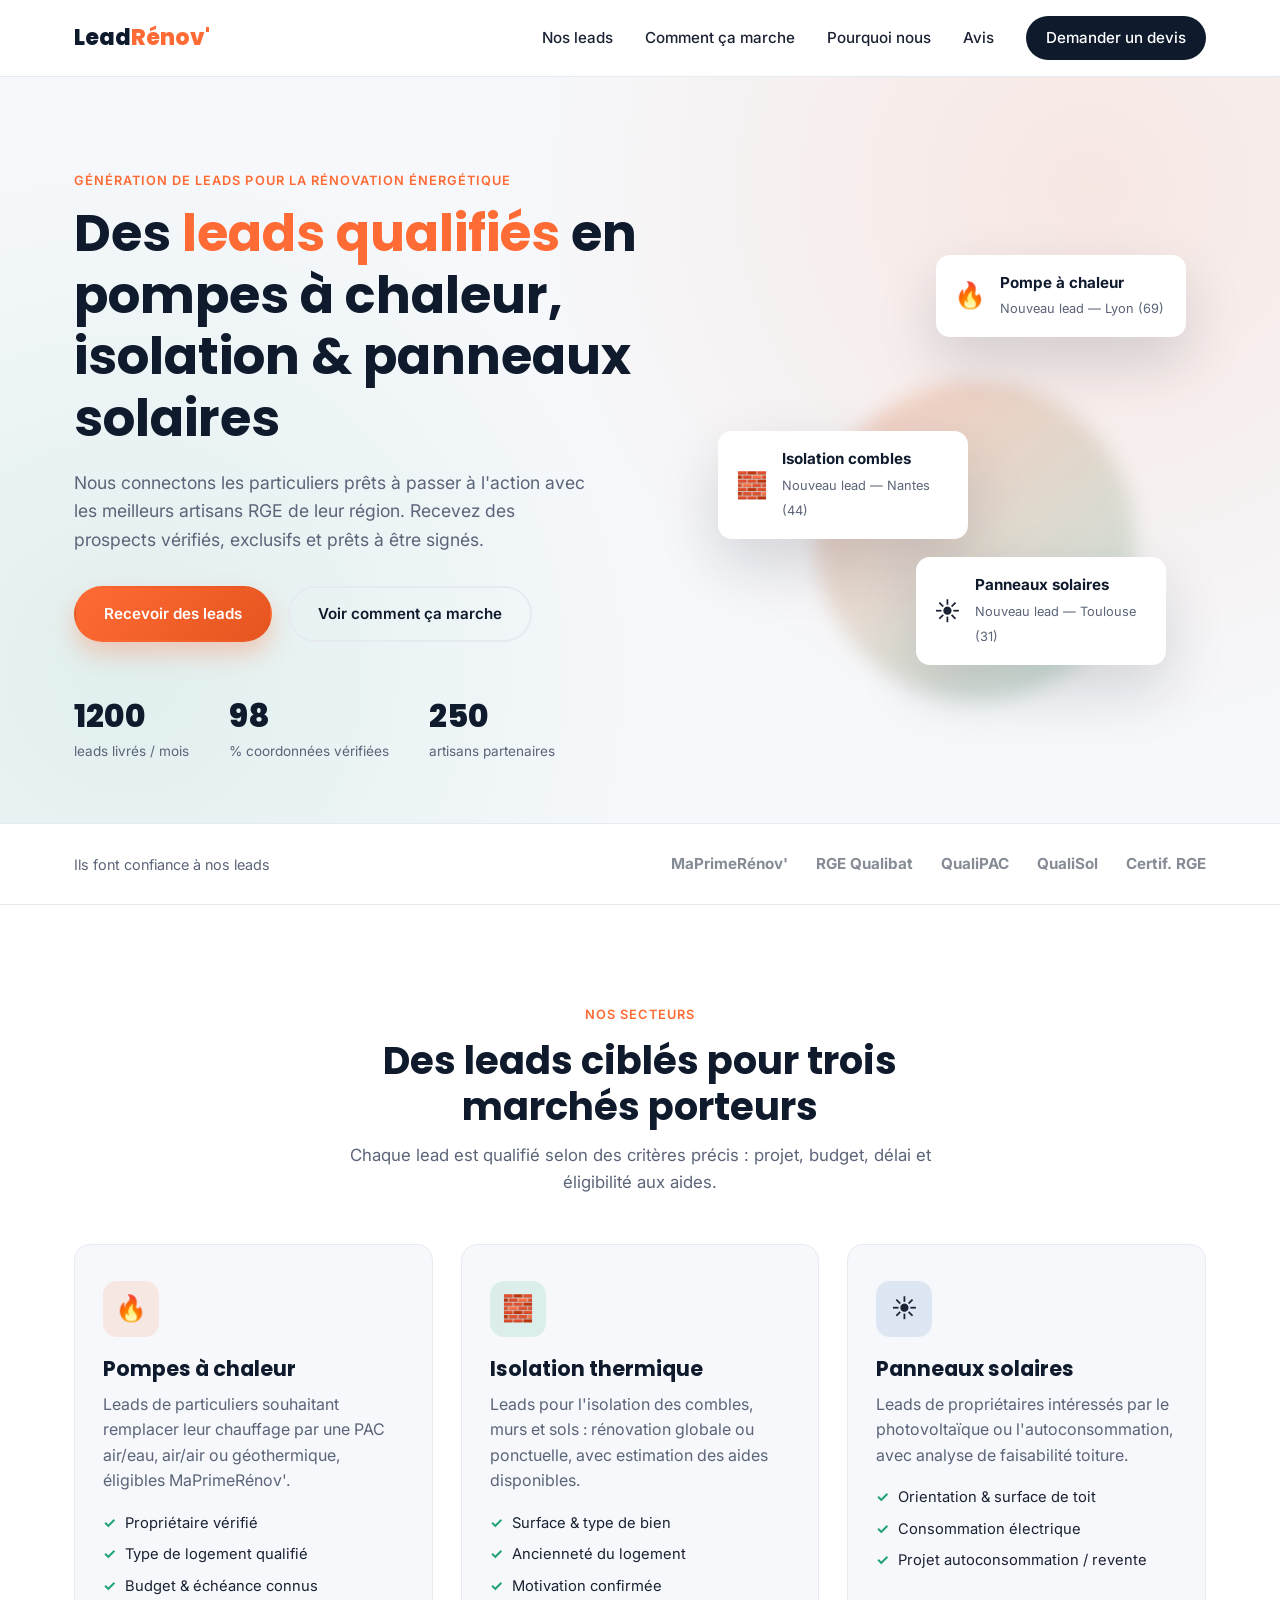
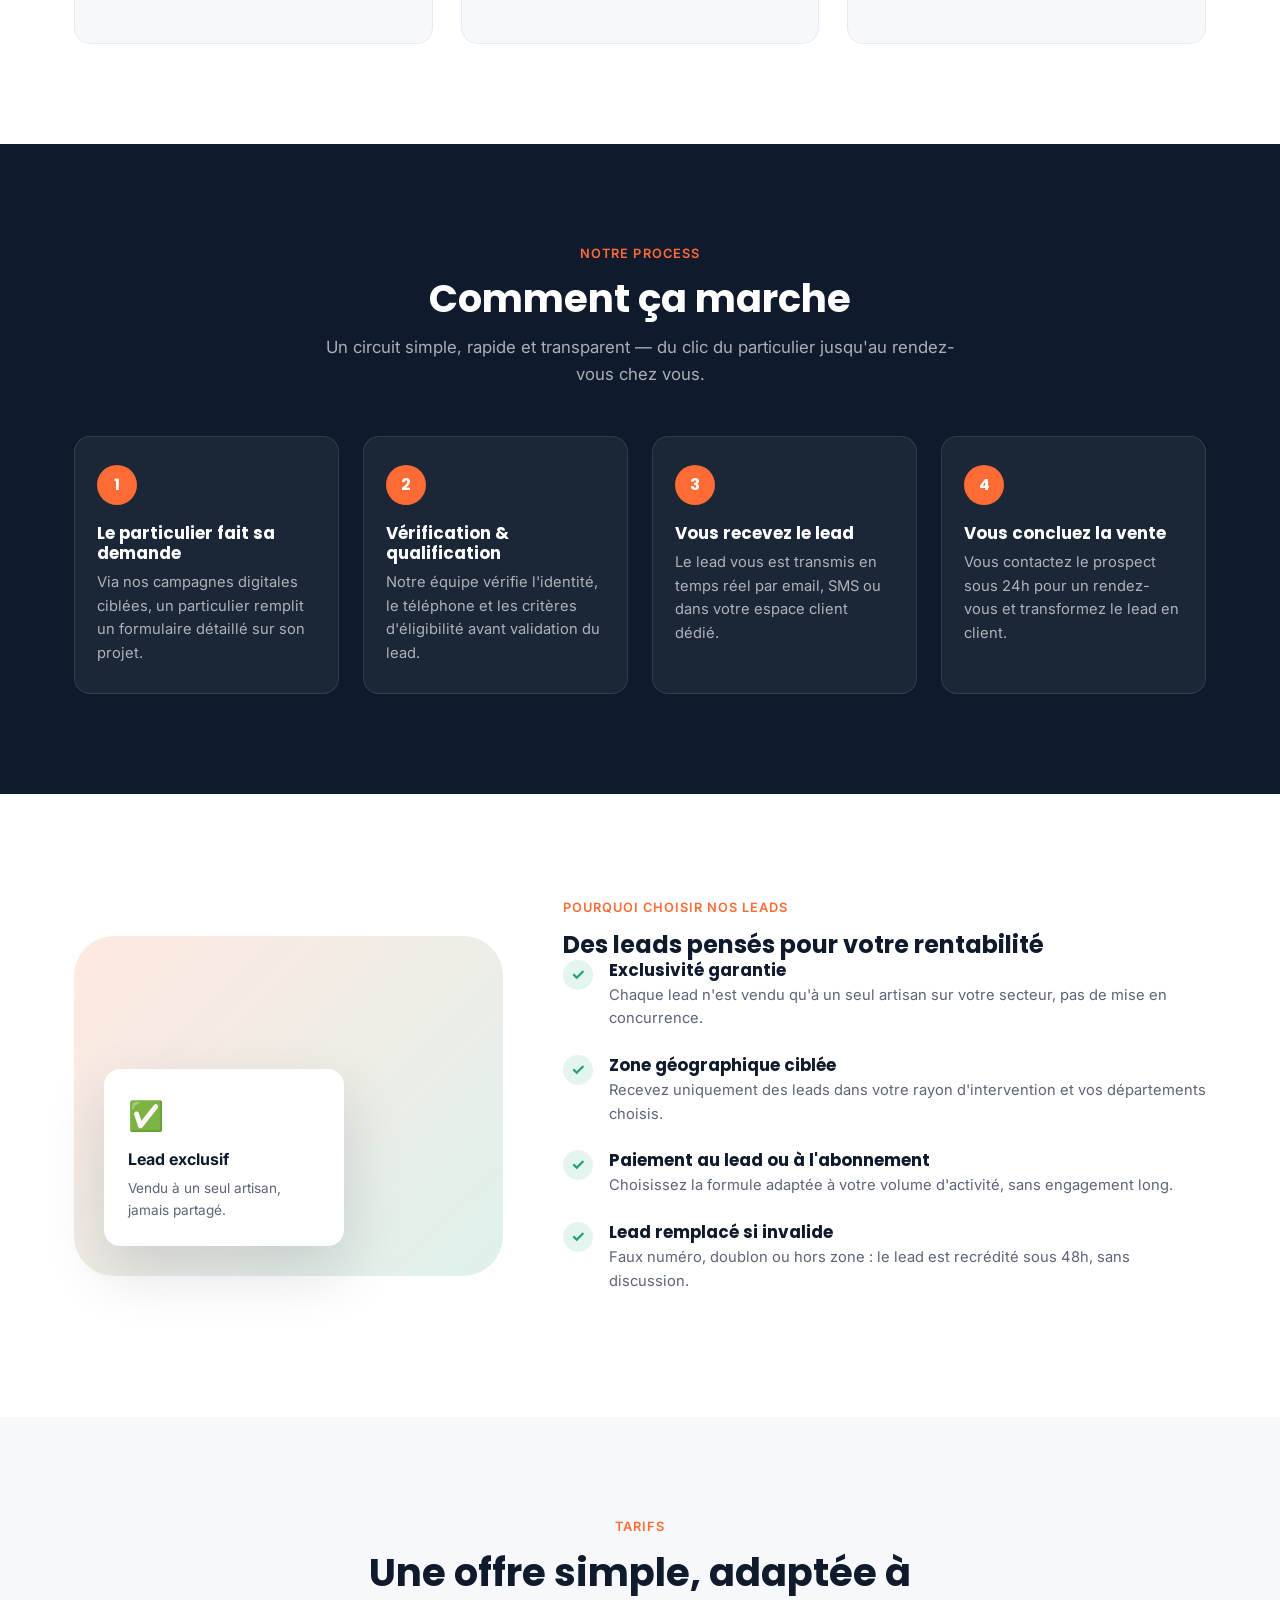
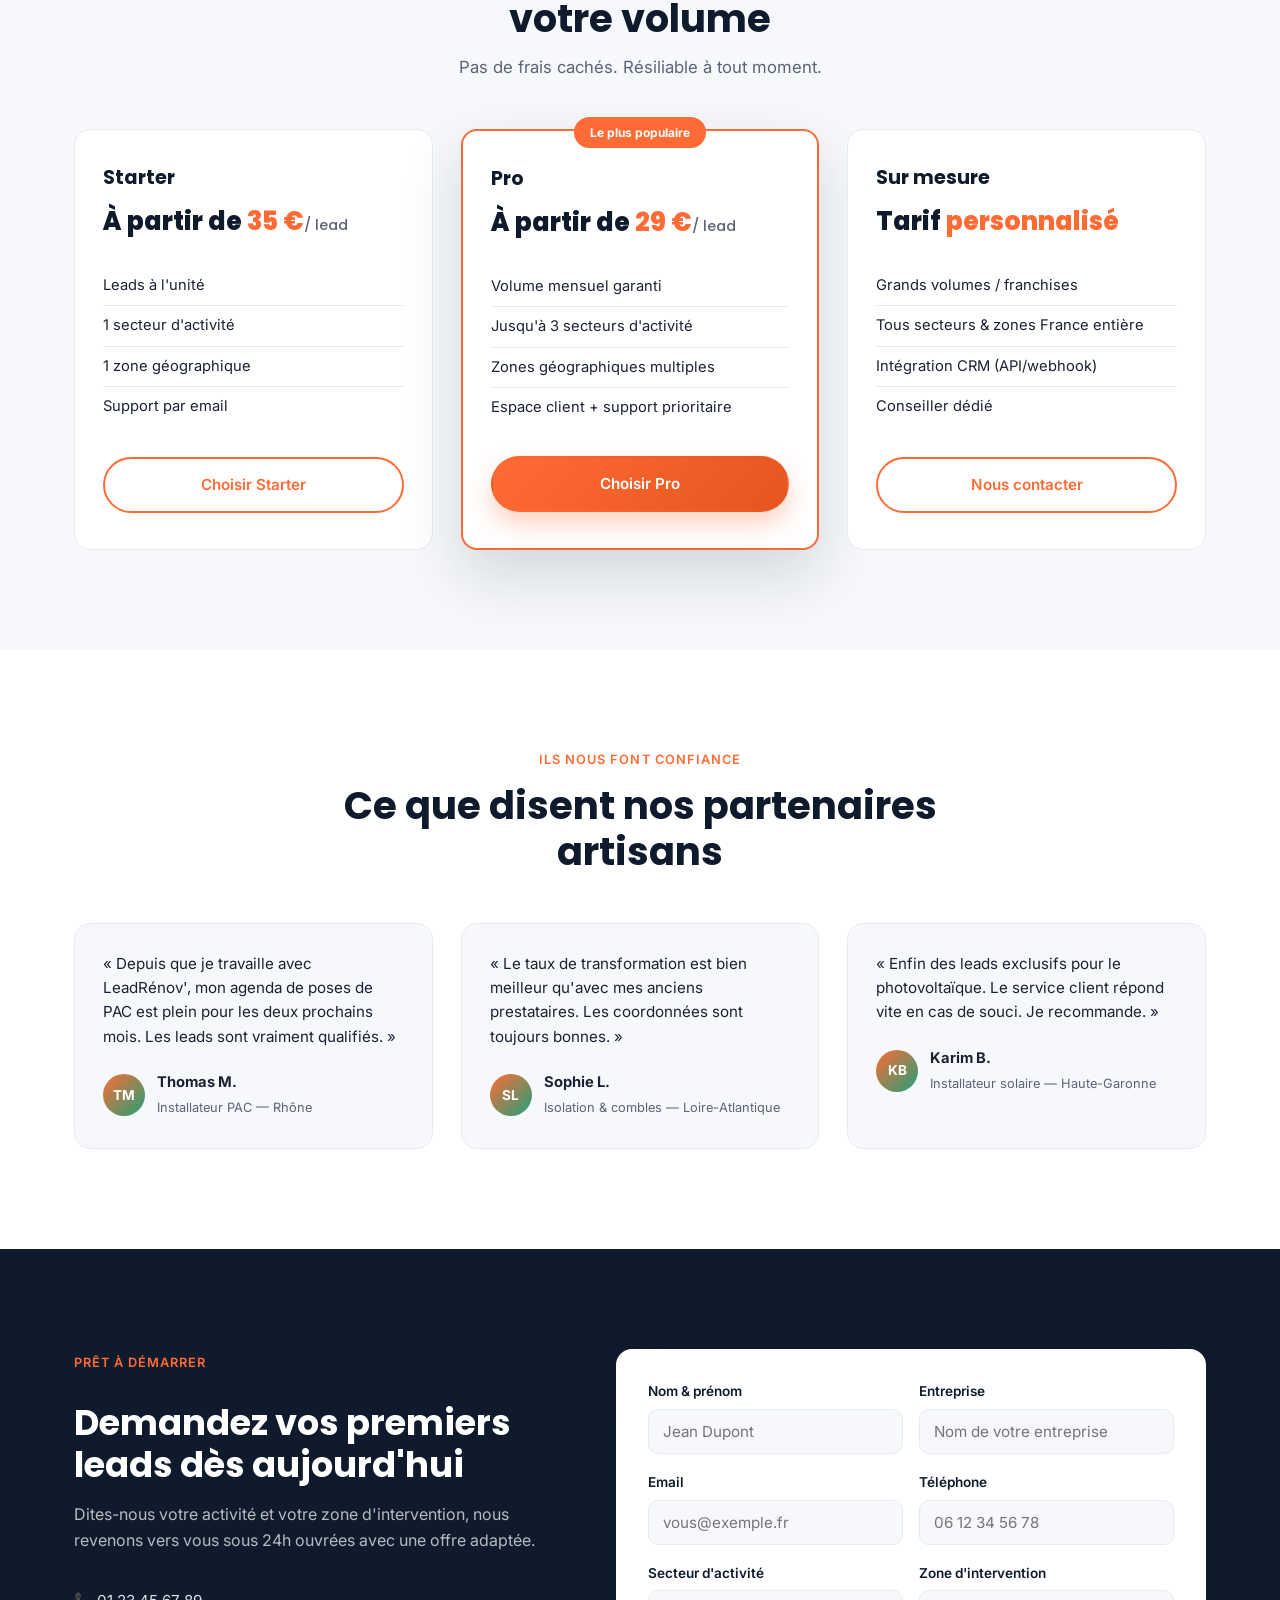
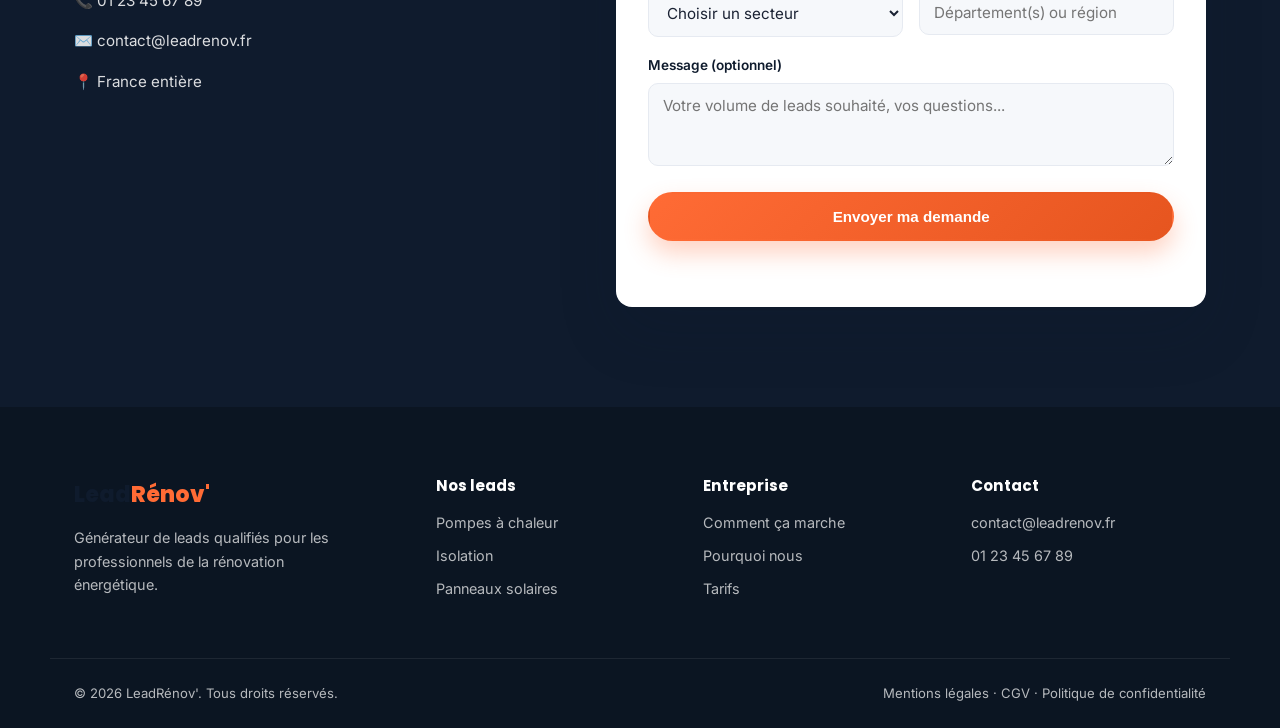
==== index.html @ 0c3321a5 "Add lead generation website for heat pumps, insulation & solar panels Static one-page site (LeadRéno" ====
<!DOCTYPE html>
<html lang="fr">
<head>
<meta charset="UTF-8">
<meta name="viewport" content="width=device-width, initial-scale=1.0">
<title>LeadRénov&apos; — Leads qualifiés Pompes à Chaleur, Isolation &amp; Panneaux Solaires</title>
<meta name="description" content="Générateur de leads qualifiés pour artisans RGE : pompes à chaleur, isolation thermique et panneaux solaires. Développez votre activité avec des prospects vérifiés.">
<link rel="preconnect" href="https://fonts.googleapis.com">
<link href="https://fonts.googleapis.com/css2?family=Poppins:wght@400;500;600;700;800&family=Inter:wght@400;500;600&display=swap" rel="stylesheet">
<link rel="stylesheet" href="css/style.css">
<link rel="icon" href="data:image/svg+xml,<svg xmlns=%22http://www.w3.org/2000/svg%22 viewBox=%220 0 100 100%22><text y=%22.9em%22 font-size=%2290%22>⚡</text></svg>">
</head>
<body>

<!-- Header -->
<header class="site-header" id="header">
  <div class="container header-inner">
    <a href="#top" class="logo">Lead<span>Rénov</span><span class="logo-dot">'</span></a>
    <nav class="nav" id="nav">
      <a href="#services">Nos leads</a>
      <a href="#comment">Comment ça marche</a>
      <a href="#avantages">Pourquoi nous</a>
      <a href="#temoignages">Avis</a>
      <a href="#contact" class="nav-cta">Demander un devis</a>
    </nav>
    <button class="burger" id="burger" aria-label="Menu">
      <span></span><span></span><span></span>
    </button>
  </div>
</header>

<!-- Hero -->
<section class="hero" id="top">
  <div class="hero-bg"></div>
  <div class="container hero-inner">
    <div class="hero-text">
      <p class="eyebrow">Génération de leads pour la rénovation énergétique</p>
      <h1>Des <span class="highlight">leads qualifiés</span> en pompes à chaleur, isolation &amp; panneaux solaires</h1>
      <p class="hero-sub">
        Nous connectons les particuliers prêts à passer à l'action avec les meilleurs artisans RGE de leur région.
        Recevez des prospects vérifiés, exclusifs et prêts à être signés.
      </p>
      <div class="hero-actions">
        <a href="#contact" class="btn btn-primary">Recevoir des leads</a>
        <a href="#comment" class="btn btn-ghost">Voir comment ça marche</a>
      </div>
      <div class="hero-stats">
        <div class="stat">
          <span class="stat-num" data-count="1200">0</span>
          <span class="stat-label">leads livrés / mois</span>
        </div>
        <div class="stat">
          <span class="stat-num" data-count="98">0</span>
          <span class="stat-label">% coordonnées vérifiées</span>
        </div>
        <div class="stat">
          <span class="stat-num" data-count="250">0</span>
          <span class="stat-label">artisans partenaires</span>
        </div>
      </div>
    </div>
    <div class="hero-visual" aria-hidden="true">
      <div class="hero-card card-1">
        <div class="hero-card-icon">🔥</div>
        <div>
          <strong>Pompe à chaleur</strong>
          <span>Nouveau lead — Lyon (69)</span>
        </div>
      </div>
      <div class="hero-card card-2">
        <div class="hero-card-icon">🧱</div>
        <div>
          <strong>Isolation combles</strong>
          <span>Nouveau lead — Nantes (44)</span>
        </div>
      </div>
      <div class="hero-card card-3">
        <div class="hero-card-icon">☀️</div>
        <div>
          <strong>Panneaux solaires</strong>
          <span>Nouveau lead — Toulouse (31)</span>
        </div>
      </div>
      <div class="hero-orb"></div>
    </div>
  </div>
</section>

<!-- Logos / trust bar -->
<section class="trustbar">
  <div class="container trustbar-inner">
    <p>Ils font confiance à nos leads</p>
    <div class="trustbar-logos">
      <span>MaPrimeRénov'</span>
      <span>RGE Qualibat</span>
      <span>QualiPAC</span>
      <span>QualiSol</span>
      <span>Certif. RGE</span>
    </div>
  </div>
</section>

<!-- Services -->
<section class="services" id="services">
  <div class="container">
    <div class="section-head">
      <p class="eyebrow center">Nos secteurs</p>
      <h2>Des leads ciblés pour trois marchés porteurs</h2>
      <p class="section-sub">Chaque lead est qualifié selon des critères précis : projet, budget, délai et éligibilité aux aides.</p>
    </div>
    <div class="service-grid">
      <div class="service-card">
        <div class="service-icon icon-orange">🔥</div>
        <h3>Pompes à chaleur</h3>
        <p>Leads de particuliers souhaitant remplacer leur chauffage par une PAC air/eau, air/air ou géothermique, éligibles MaPrimeRénov'.</p>
        <ul class="service-list">
          <li>Propriétaire vérifié</li>
          <li>Type de logement qualifié</li>
          <li>Budget &amp; échéance connus</li>
        </ul>
      </div>
      <div class="service-card">
        <div class="service-icon icon-green">🧱</div>
        <h3>Isolation thermique</h3>
        <p>Leads pour l'isolation des combles, murs et sols : rénovation globale ou ponctuelle, avec estimation des aides disponibles.</p>
        <ul class="service-list">
          <li>Surface &amp; type de bien</li>
          <li>Ancienneté du logement</li>
          <li>Motivation confirmée</li>
        </ul>
      </div>
      <div class="service-card">
        <div class="service-icon icon-blue">☀️</div>
        <h3>Panneaux solaires</h3>
        <p>Leads de propriétaires intéressés par le photovoltaïque ou l'autoconsommation, avec analyse de faisabilité toiture.</p>
        <ul class="service-list">
          <li>Orientation &amp; surface de toit</li>
          <li>Consommation électrique</li>
          <li>Projet autoconsommation / revente</li>
        </ul>
      </div>
    </div>
  </div>
</section>

<!-- Comment ça marche -->
<section class="comment" id="comment">
  <div class="container">
    <div class="section-head">
      <p class="eyebrow center">Notre process</p>
      <h2>Comment ça marche</h2>
      <p class="section-sub">Un circuit simple, rapide et transparent — du clic du particulier jusqu'au rendez-vous chez vous.</p>
    </div>
    <div class="steps">
      <div class="step">
        <div class="step-num">1</div>
        <h3>Le particulier fait sa demande</h3>
        <p>Via nos campagnes digitales ciblées, un particulier remplit un formulaire détaillé sur son projet.</p>
      </div>
      <div class="step">
        <div class="step-num">2</div>
        <h3>Vérification &amp; qualification</h3>
        <p>Notre équipe vérifie l'identité, le téléphone et les critères d'éligibilité avant validation du lead.</p>
      </div>
      <div class="step">
        <div class="step-num">3</div>
        <h3>Vous recevez le lead</h3>
        <p>Le lead vous est transmis en temps réel par email, SMS ou dans votre espace client dédié.</p>
      </div>
      <div class="step">
        <div class="step-num">4</div>
        <h3>Vous concluez la vente</h3>
        <p>Vous contactez le prospect sous 24h pour un rendez-vous et transformez le lead en client.</p>
      </div>
    </div>
  </div>
</section>

<!-- Avantages -->
<section class="avantages" id="avantages">
  <div class="container avantages-inner">
    <div class="avantages-visual" aria-hidden="true">
      <div class="avantages-blob"></div>
      <div class="avantages-card">
        <span class="avantages-emoji">✅</span>
        <strong>Lead exclusif</strong>
        <p>Vendu à un seul artisan, jamais partagé.</p>
      </div>
    </div>
    <div class="avantages-text">
      <p class="eyebrow">Pourquoi choisir nos leads</p>
      <h2>Des leads pensés pour votre rentabilité</h2>
      <div class="avantage-item">
        <span class="avantage-check">✓</span>
        <div>
          <h4>Exclusivité garantie</h4>
          <p>Chaque lead n'est vendu qu'à un seul artisan sur votre secteur, pas de mise en concurrence.</p>
        </div>
      </div>
      <div class="avantage-item">
        <span class="avantage-check">✓</span>
        <div>
          <h4>Zone géographique ciblée</h4>
          <p>Recevez uniquement des leads dans votre rayon d'intervention et vos départements choisis.</p>
        </div>
      </div>
      <div class="avantage-item">
        <span class="avantage-check">✓</span>
        <div>
          <h4>Paiement au lead ou à l'abonnement</h4>
          <p>Choisissez la formule adaptée à votre volume d'activité, sans engagement long.</p>
        </div>
      </div>
      <div class="avantage-item">
        <span class="avantage-check">✓</span>
        <div>
          <h4>Lead remplacé si invalide</h4>
          <p>Faux numéro, doublon ou hors zone : le lead est recrédité sous 48h, sans discussion.</p>
        </div>
      </div>
    </div>
  </div>
</section>

<!-- Tarifs -->
<section class="tarifs" id="tarifs">
  <div class="container">
    <div class="section-head">
      <p class="eyebrow center">Tarifs</p>
      <h2>Une offre simple, adaptée à votre volume</h2>
      <p class="section-sub">Pas de frais cachés. Résiliable à tout moment.</p>
    </div>
    <div class="pricing-grid">
      <div class="price-card">
        <h3>Starter</h3>
        <p class="price">À partir de <span>35 €</span><small>/ lead</small></p>
        <ul>
          <li>Leads à l'unité</li>
          <li>1 secteur d'activité</li>
          <li>1 zone géographique</li>
          <li>Support par email</li>
        </ul>
        <a href="#contact" class="btn btn-outline">Choisir Starter</a>
      </div>
      <div class="price-card featured">
        <span class="badge">Le plus populaire</span>
        <h3>Pro</h3>
        <p class="price">À partir de <span>29 €</span><small>/ lead</small></p>
        <ul>
          <li>Volume mensuel garanti</li>
          <li>Jusqu'à 3 secteurs d'activité</li>
          <li>Zones géographiques multiples</li>
          <li>Espace client + support prioritaire</li>
        </ul>
        <a href="#contact" class="btn btn-primary">Choisir Pro</a>
      </div>
      <div class="price-card">
        <h3>Sur mesure</h3>
        <p class="price">Tarif <span>personnalisé</span></p>
        <ul>
          <li>Grands volumes / franchises</li>
          <li>Tous secteurs &amp; zones France entière</li>
          <li>Intégration CRM (API/webhook)</li>
          <li>Conseiller dédié</li>
        </ul>
        <a href="#contact" class="btn btn-outline">Nous contacter</a>
      </div>
    </div>
  </div>
</section>

<!-- Témoignages -->
<section class="temoignages" id="temoignages">
  <div class="container">
    <div class="section-head">
      <p class="eyebrow center">Ils nous font confiance</p>
      <h2>Ce que disent nos partenaires artisans</h2>
    </div>
    <div class="temoignage-grid">
      <div class="temoignage-card">
        <p>« Depuis que je travaille avec LeadRénov', mon agenda de poses de PAC est plein pour les deux prochains mois. Les leads sont vraiment qualifiés. »</p>
        <div class="temoignage-auteur">
          <div class="avatar">TM</div>
          <div>
            <strong>Thomas M.</strong>
            <span>Installateur PAC — Rhône</span>
          </div>
        </div>
      </div>
      <div class="temoignage-card">
        <p>« Le taux de transformation est bien meilleur qu'avec mes anciens prestataires. Les coordonnées sont toujours bonnes. »</p>
        <div class="temoignage-auteur">
          <div class="avatar">SL</div>
          <div>
            <strong>Sophie L.</strong>
            <span>Isolation &amp; combles — Loire-Atlantique</span>
          </div>
        </div>
      </div>
      <div class="temoignage-card">
        <p>« Enfin des leads exclusifs pour le photovoltaïque. Le service client répond vite en cas de souci. Je recommande. »</p>
        <div class="temoignage-auteur">
          <div class="avatar">KB</div>
          <div>
            <strong>Karim B.</strong>
            <span>Installateur solaire — Haute-Garonne</span>
          </div>
        </div>
      </div>
    </div>
  </div>
</section>

<!-- CTA / Contact -->
<section class="contact" id="contact">
  <div class="container contact-inner">
    <div class="contact-text">
      <p class="eyebrow">Prêt à démarrer</p>
      <h2>Demandez vos premiers leads dès aujourd'hui</h2>
      <p>Dites-nous votre activité et votre zone d'intervention, nous revenons vers vous sous 24h ouvrées avec une offre adaptée.</p>
      <ul class="contact-points">
        <li>📞 01 23 45 67 89</li>
        <li>✉️ contact@leadrenov.fr</li>
        <li>📍 France entière</li>
      </ul>
    </div>
    <form class="contact-form" id="leadForm" novalidate>
      <div class="form-row">
        <div class="form-group">
          <label for="nom">Nom &amp; prénom</label>
          <input type="text" id="nom" name="nom" required placeholder="Jean Dupont">
        </div>
        <div class="form-group">
          <label for="entreprise">Entreprise</label>
          <input type="text" id="entreprise" name="entreprise" placeholder="Nom de votre entreprise">
        </div>
      </div>
      <div class="form-row">
        <div class="form-group">
          <label for="email">Email</label>
          <input type="email" id="email" name="email" required placeholder="vous@exemple.fr">
        </div>
        <div class="form-group">
          <label for="telephone">Téléphone</label>
          <input type="tel" id="telephone" name="telephone" required placeholder="06 12 34 56 78">
        </div>
      </div>
      <div class="form-row">
        <div class="form-group">
          <label for="secteur">Secteur d'activité</label>
          <select id="secteur" name="secteur" required>
            <option value="">Choisir un secteur</option>
            <option value="pac">Pompes à chaleur</option>
            <option value="isolation">Isolation</option>
            <option value="solaire">Panneaux solaires</option>
            <option value="plusieurs">Plusieurs secteurs</option>
          </select>
        </div>
        <div class="form-group">
          <label for="zone">Zone d'intervention</label>
          <input type="text" id="zone" name="zone" placeholder="Département(s) ou région">
        </div>
      </div>
      <div class="form-group">
        <label for="message">Message (optionnel)</label>
        <textarea id="message" name="message" rows="3" placeholder="Votre volume de leads souhaité, vos questions..."></textarea>
      </div>
      <button type="submit" class="btn btn-primary btn-full">Envoyer ma demande</button>
      <p class="form-note" id="formNote" role="status"></p>
    </form>
  </div>
</section>

<!-- Footer -->
<footer class="site-footer">
  <div class="container footer-inner">
    <div class="footer-brand">
      <a href="#top" class="logo">Lead<span>Rénov</span><span class="logo-dot">'</span></a>
      <p>Générateur de leads qualifiés pour les professionnels de la rénovation énergétique.</p>
    </div>
    <div class="footer-col">
      <h4>Nos leads</h4>
      <a href="#services">Pompes à chaleur</a>
      <a href="#services">Isolation</a>
      <a href="#services">Panneaux solaires</a>
    </div>
    <div class="footer-col">
      <h4>Entreprise</h4>
      <a href="#comment">Comment ça marche</a>
      <a href="#avantages">Pourquoi nous</a>
      <a href="#tarifs">Tarifs</a>
    </div>
    <div class="footer-col">
      <h4>Contact</h4>
      <a href="mailto:contact@leadrenov.fr">contact@leadrenov.fr</a>
      <a href="tel:0123456789">01 23 45 67 89</a>
    </div>
  </div>
  <div class="container footer-bottom">
    <p>&copy; <span id="year"></span> LeadRénov'. Tous droits réservés.</p>
    <p>Mentions légales · CGV · Politique de confidentialité</p>
  </div>
</footer>

<script src="js/script.js"></script>
</body>
</html>
---- css/style.css ----
:root {
  --orange: #ff6b35;
  --orange-dark: #e6551f;
  --green: #21a179;
  --blue: #2b6cb0;
  --navy: #0f1b2d;
  --navy-light: #16243b;
  --ink: #1a2233;
  --muted: #5b6478;
  --bg: #ffffff;
  --bg-alt: #f6f8fb;
  --border: #e6eaf1;
  --radius: 16px;
  --shadow: 0 10px 30px rgba(15, 27, 45, 0.08);
  --shadow-lg: 0 25px 60px rgba(15, 27, 45, 0.15);
  --font-head: 'Poppins', sans-serif;
  --font-body: 'Inter', sans-serif;
}

* { box-sizing: border-box; margin: 0; padding: 0; }

html { scroll-behavior: smooth; }

body {
  font-family: var(--font-body);
  color: var(--ink);
  background: var(--bg);
  line-height: 1.6;
  -webkit-font-smoothing: antialiased;
}

img { max-width: 100%; display: block; }

.container {
  width: 100%;
  max-width: 1180px;
  margin: 0 auto;
  padding: 0 24px;
}

h1, h2, h3, h4 { font-family: var(--font-head); font-weight: 700; color: var(--navy); line-height: 1.2; }

a { text-decoration: none; color: inherit; }

ul { list-style: none; }

.eyebrow {
  display: inline-block;
  font-size: 0.8rem;
  font-weight: 600;
  letter-spacing: 0.08em;
  text-transform: uppercase;
  color: var(--orange);
  margin-bottom: 12px;
}
.eyebrow.center { display: block; text-align: center; }

.section-head { max-width: 640px; margin: 0 auto 48px; text-align: center; }
.section-head h2 { font-size: clamp(1.7rem, 3vw, 2.4rem); margin-bottom: 12px; }
.section-sub { color: var(--muted); font-size: 1.05rem; }

/* Buttons */
.btn {
  display: inline-flex;
  align-items: center;
  justify-content: center;
  gap: 8px;
  padding: 14px 28px;
  border-radius: 999px;
  font-weight: 600;
  font-size: 0.95rem;
  cursor: pointer;
  border: 2px solid transparent;
  transition: transform 0.2s ease, box-shadow 0.2s ease, background 0.2s ease, color 0.2s ease;
}
.btn-primary {
  background: linear-gradient(135deg, var(--orange), var(--orange-dark));
  color: #fff;
  box-shadow: 0 12px 24px rgba(255, 107, 53, 0.3);
}
.btn-primary:hover { transform: translateY(-2px); box-shadow: 0 16px 30px rgba(255, 107, 53, 0.4); }
.btn-ghost { background: transparent; color: var(--navy); border-color: var(--border); }
.btn-ghost:hover { border-color: var(--navy); }
.btn-outline { background: transparent; color: var(--orange); border-color: var(--orange); width: 100%; }
.btn-outline:hover { background: var(--orange); color: #fff; }
.btn-full { width: 100%; }

/* Header */
.site-header {
  position: sticky;
  top: 0;
  z-index: 100;
  background: rgba(255, 255, 255, 0.85);
  backdrop-filter: blur(12px);
  border-bottom: 1px solid var(--border);
}
.header-inner { display: flex; align-items: center; justify-content: space-between; height: 76px; }
.logo { font-family: var(--font-head); font-weight: 800; font-size: 1.4rem; color: var(--navy); }
.logo span { color: var(--orange); }
.logo-dot { color: var(--navy); }
.nav { display: flex; align-items: center; gap: 32px; }
.nav a { font-weight: 500; color: var(--ink); font-size: 0.95rem; transition: color 0.2s; }
.nav a:hover { color: var(--orange); }
.nav-cta {
  background: var(--navy);
  color: #fff !important;
  padding: 10px 20px;
  border-radius: 999px;
}
.nav-cta:hover { background: var(--orange) !important; }
.burger { display: none; flex-direction: column; gap: 5px; background: none; border: none; cursor: pointer; }
.burger span { width: 24px; height: 2px; background: var(--navy); }

/* Hero */
.hero { position: relative; overflow: hidden; padding: 90px 0 60px; }
.hero-bg {
  position: absolute;
  inset: 0;
  background:
    radial-gradient(circle at 85% 15%, rgba(255, 107, 53, 0.12), transparent 45%),
    radial-gradient(circle at 10% 80%, rgba(33, 161, 121, 0.10), transparent 40%),
    var(--bg-alt);
  z-index: -1;
}
.hero-inner { display: grid; grid-template-columns: 1.1fr 0.9fr; gap: 48px; align-items: center; }
.hero-text h1 { font-size: clamp(2.2rem, 4vw, 3.4rem); margin-bottom: 20px; }
.highlight { color: var(--orange); }
.hero-sub { color: var(--muted); font-size: 1.1rem; max-width: 520px; margin-bottom: 32px; }
.hero-actions { display: flex; gap: 16px; flex-wrap: wrap; margin-bottom: 48px; }
.hero-stats { display: flex; gap: 40px; flex-wrap: wrap; }
.stat { display: flex; flex-direction: column; }
.stat-num { font-family: var(--font-head); font-size: 2rem; font-weight: 800; color: var(--navy); }
.stat-label { font-size: 0.85rem; color: var(--muted); }

.hero-visual { position: relative; height: 420px; }
.hero-orb {
  position: absolute;
  width: 320px; height: 320px;
  border-radius: 50%;
  background: linear-gradient(135deg, rgba(255,107,53,0.25), rgba(33,161,121,0.2));
  filter: blur(10px);
  top: 30%; left: 20%;
  z-index: -1;
}
.hero-card {
  position: absolute;
  display: flex;
  align-items: center;
  gap: 14px;
  background: #fff;
  border-radius: 14px;
  padding: 16px 18px;
  box-shadow: var(--shadow-lg);
  width: 250px;
  animation: floaty 5s ease-in-out infinite;
}
.hero-card strong { display: block; font-size: 0.95rem; color: var(--navy); }
.hero-card span { font-size: 0.8rem; color: var(--muted); }
.hero-card-icon { font-size: 1.6rem; }
.card-1 { top: 0; right: 20px; animation-delay: 0s; }
.card-2 { top: 42%; left: 0; animation-delay: 1.2s; }
.card-3 { bottom: 10px; right: 40px; animation-delay: 2.4s; }
@keyframes floaty {
  0%, 100% { transform: translateY(0); }
  50% { transform: translateY(-12px); }
}

/* Trustbar */
.trustbar { padding: 28px 0; border-top: 1px solid var(--border); border-bottom: 1px solid var(--border); }
.trustbar-inner { display: flex; align-items: center; gap: 32px; flex-wrap: wrap; justify-content: space-between; }
.trustbar p { color: var(--muted); font-size: 0.9rem; white-space: nowrap; }
.trustbar-logos { display: flex; gap: 28px; flex-wrap: wrap; }
.trustbar-logos span { font-weight: 700; color: var(--navy); opacity: 0.5; font-size: 0.95rem; }

/* Services */
.services { padding: 100px 0; }
.service-grid { display: grid; grid-template-columns: repeat(3, 1fr); gap: 28px; }
.service-card {
  background: var(--bg-alt);
  border-radius: var(--radius);
  padding: 36px 28px;
  border: 1px solid var(--border);
  transition: transform 0.25s ease, box-shadow 0.25s ease;
}
.service-card:hover { transform: translateY(-6px); box-shadow: var(--shadow); }
.service-icon {
  width: 56px; height: 56px;
  border-radius: 14px;
  display: flex; align-items: center; justify-content: center;
  font-size: 1.6rem;
  margin-bottom: 20px;
}
.icon-orange { background: rgba(255, 107, 53, 0.12); }
.icon-green { background: rgba(33, 161, 121, 0.12); }
.icon-blue { background: rgba(43, 108, 176, 0.12); }
.service-card h3 { font-size: 1.3rem; margin-bottom: 10px; }
.service-card p { color: var(--muted); margin-bottom: 18px; }
.service-list li { position: relative; padding-left: 22px; color: var(--ink); font-size: 0.92rem; margin-bottom: 8px; }
.service-list li::before { content: "✓"; position: absolute; left: 0; color: var(--green); font-weight: 700; }

/* Comment ca marche */
.comment { padding: 100px 0; background: var(--navy); color: #fff; }
.comment .section-head h2, .comment .eyebrow { color: #fff; }
.comment .eyebrow { color: var(--orange); }
.comment .section-sub { color: rgba(255,255,255,0.65); }
.steps { display: grid; grid-template-columns: repeat(4, 1fr); gap: 24px; }
.step {
  background: rgba(255,255,255,0.05);
  border: 1px solid rgba(255,255,255,0.1);
  border-radius: var(--radius);
  padding: 28px 22px;
  position: relative;
}
.step-num {
  width: 40px; height: 40px;
  border-radius: 50%;
  background: var(--orange);
  color: #fff;
  display: flex; align-items: center; justify-content: center;
  font-family: var(--font-head); font-weight: 700;
  margin-bottom: 18px;
}
.step h3 { color: #fff; font-size: 1.05rem; margin-bottom: 8px; }
.step p { color: rgba(255,255,255,0.65); font-size: 0.92rem; }

/* Avantages */
.avantages { padding: 100px 0; }
.avantages-inner { display: grid; grid-template-columns: 0.8fr 1.2fr; gap: 60px; align-items: center; }
.avantages-visual { position: relative; height: 340px; }
.avantages-blob {
  position: absolute;
  inset: 0;
  border-radius: 40px;
  background: linear-gradient(135deg, var(--orange), var(--green));
  opacity: 0.15;
}
.avantages-card {
  position: absolute;
  bottom: 30px; left: 30px;
  background: #fff;
  border-radius: var(--radius);
  box-shadow: var(--shadow-lg);
  padding: 24px;
  max-width: 240px;
}
.avantages-emoji { font-size: 1.8rem; display: block; margin-bottom: 8px; }
.avantages-card strong { display: block; margin-bottom: 6px; color: var(--navy); }
.avantages-card p { font-size: 0.85rem; color: var(--muted); }
.avantage-item { display: flex; gap: 16px; margin-bottom: 24px; }
.avantage-check {
  flex-shrink: 0;
  width: 30px; height: 30px;
  border-radius: 50%;
  background: rgba(33,161,121,0.12);
  color: var(--green);
  display: flex; align-items: center; justify-content: center;
  font-weight: 700;
}
.avantage-item h4 { font-size: 1.05rem; margin-bottom: 4px; }
.avantage-item p { color: var(--muted); font-size: 0.92rem; }

/* Tarifs */
.tarifs { padding: 100px 0; background: var(--bg-alt); }
.pricing-grid { display: grid; grid-template-columns: repeat(3, 1fr); gap: 28px; align-items: stretch; }
.price-card {
  background: #fff;
  border-radius: var(--radius);
  border: 1px solid var(--border);
  padding: 36px 28px;
  display: flex;
  flex-direction: column;
  position: relative;
}
.price-card.featured { border: 2px solid var(--orange); box-shadow: var(--shadow-lg); transform: scale(1.03); }
.badge {
  position: absolute;
  top: -14px; left: 50%;
  transform: translateX(-50%);
  background: var(--orange);
  color: #fff;
  font-size: 0.75rem;
  font-weight: 700;
  padding: 6px 16px;
  border-radius: 999px;
}
.price-card h3 { font-size: 1.2rem; margin-bottom: 12px; }
.price { font-family: var(--font-head); font-size: 1.6rem; font-weight: 800; color: var(--navy); margin-bottom: 24px; }
.price span { color: var(--orange); }
.price small { font-size: 0.9rem; font-weight: 500; color: var(--muted); }
.price-card ul { margin-bottom: 28px; flex-grow: 1; }
.price-card li { padding: 8px 0; color: var(--ink); font-size: 0.92rem; border-bottom: 1px solid var(--border); }
.price-card li:last-child { border: none; }

/* Temoignages */
.temoignages { padding: 100px 0; }
.temoignage-grid { display: grid; grid-template-columns: repeat(3, 1fr); gap: 28px; }
.temoignage-card {
  background: var(--bg-alt);
  border-radius: var(--radius);
  border: 1px solid var(--border);
  padding: 28px;
}
.temoignage-card p { color: var(--ink); margin-bottom: 22px; font-size: 0.95rem; }
.temoignage-auteur { display: flex; align-items: center; gap: 12px; }
.avatar {
  width: 42px; height: 42px;
  border-radius: 50%;
  background: linear-gradient(135deg, var(--orange), var(--green));
  color: #fff;
  display: flex; align-items: center; justify-content: center;
  font-weight: 700; font-size: 0.85rem;
}
.temoignage-auteur strong { display: block; font-size: 0.92rem; }
.temoignage-auteur span { font-size: 0.8rem; color: var(--muted); }

/* Contact */
.contact { padding: 100px 0; background: var(--navy); color: #fff; }
.contact-inner { display: grid; grid-template-columns: 0.9fr 1.1fr; gap: 60px; }
.contact-text .eyebrow { color: var(--orange); }
.contact-text h2 { color: #fff; font-size: clamp(1.7rem, 3vw, 2.2rem); margin-bottom: 16px; }
.contact-text p { color: rgba(255,255,255,0.7); margin-bottom: 28px; }
.contact-points li { padding: 8px 0; font-size: 0.95rem; color: rgba(255,255,255,0.85); }

.contact-form {
  background: #fff;
  border-radius: var(--radius);
  padding: 32px;
  box-shadow: var(--shadow-lg);
}
.form-row { display: grid; grid-template-columns: 1fr 1fr; gap: 16px; }
.form-group { margin-bottom: 18px; }
.form-group label { display: block; font-size: 0.85rem; font-weight: 600; color: var(--navy); margin-bottom: 6px; }
.form-group input, .form-group select, .form-group textarea {
  width: 100%;
  padding: 12px 14px;
  border-radius: 10px;
  border: 1px solid var(--border);
  font-family: var(--font-body);
  font-size: 0.95rem;
  color: var(--ink);
  background: var(--bg-alt);
}
.form-group input:focus, .form-group select:focus, .form-group textarea:focus {
  outline: none;
  border-color: var(--orange);
  background: #fff;
}
.form-note { margin-top: 14px; text-align: center; font-size: 0.9rem; font-weight: 600; min-height: 20px; }
.form-note.success { color: var(--green); }
.form-note.error { color: var(--orange-dark); }

/* Footer */
.site-footer { background: #0b1522; color: rgba(255,255,255,0.7); padding: 70px 0 24px; }
.footer-inner { display: grid; grid-template-columns: 1.4fr 1fr 1fr 1fr; gap: 32px; padding-bottom: 48px; border-bottom: 1px solid rgba(255,255,255,0.08); }
.footer-brand p { margin-top: 14px; font-size: 0.9rem; max-width: 260px; }
.footer-col h4 { color: #fff; font-size: 0.95rem; margin-bottom: 16px; }
.footer-col a { display: block; font-size: 0.9rem; margin-bottom: 10px; color: rgba(255,255,255,0.7); transition: color 0.2s; }
.footer-col a:hover { color: var(--orange); }
.footer-bottom { display: flex; justify-content: space-between; padding-top: 24px; font-size: 0.82rem; flex-wrap: wrap; gap: 10px; }

/* Responsive */
@media (max-width: 960px) {
  .hero-inner, .avantages-inner, .contact-inner { grid-template-columns: 1fr; }
  .service-grid, .steps, .pricing-grid, .temoignage-grid { grid-template-columns: repeat(2, 1fr); }
  .footer-inner { grid-template-columns: 1fr 1fr; }
  .hero-visual { height: 300px; margin-top: 20px; }
  .price-card.featured { transform: none; }
}

@media (max-width: 720px) {
  .nav { position: fixed; top: 76px; left: 0; right: 0; background: #fff; flex-direction: column; align-items: flex-start; padding: 24px; gap: 18px; border-bottom: 1px solid var(--border); transform: translateY(-150%); opacity: 0; transition: 0.25s ease; }
  .nav.open { transform: translateY(0); opacity: 1; }
  .burger { display: flex; }
  .service-grid, .steps, .pricing-grid, .temoignage-grid, .form-row, .footer-inner { grid-template-columns: 1fr; }
  .hero-stats { gap: 24px; }
  .trustbar-inner { flex-direction: column; align-items: flex-start; gap: 14px; }
}
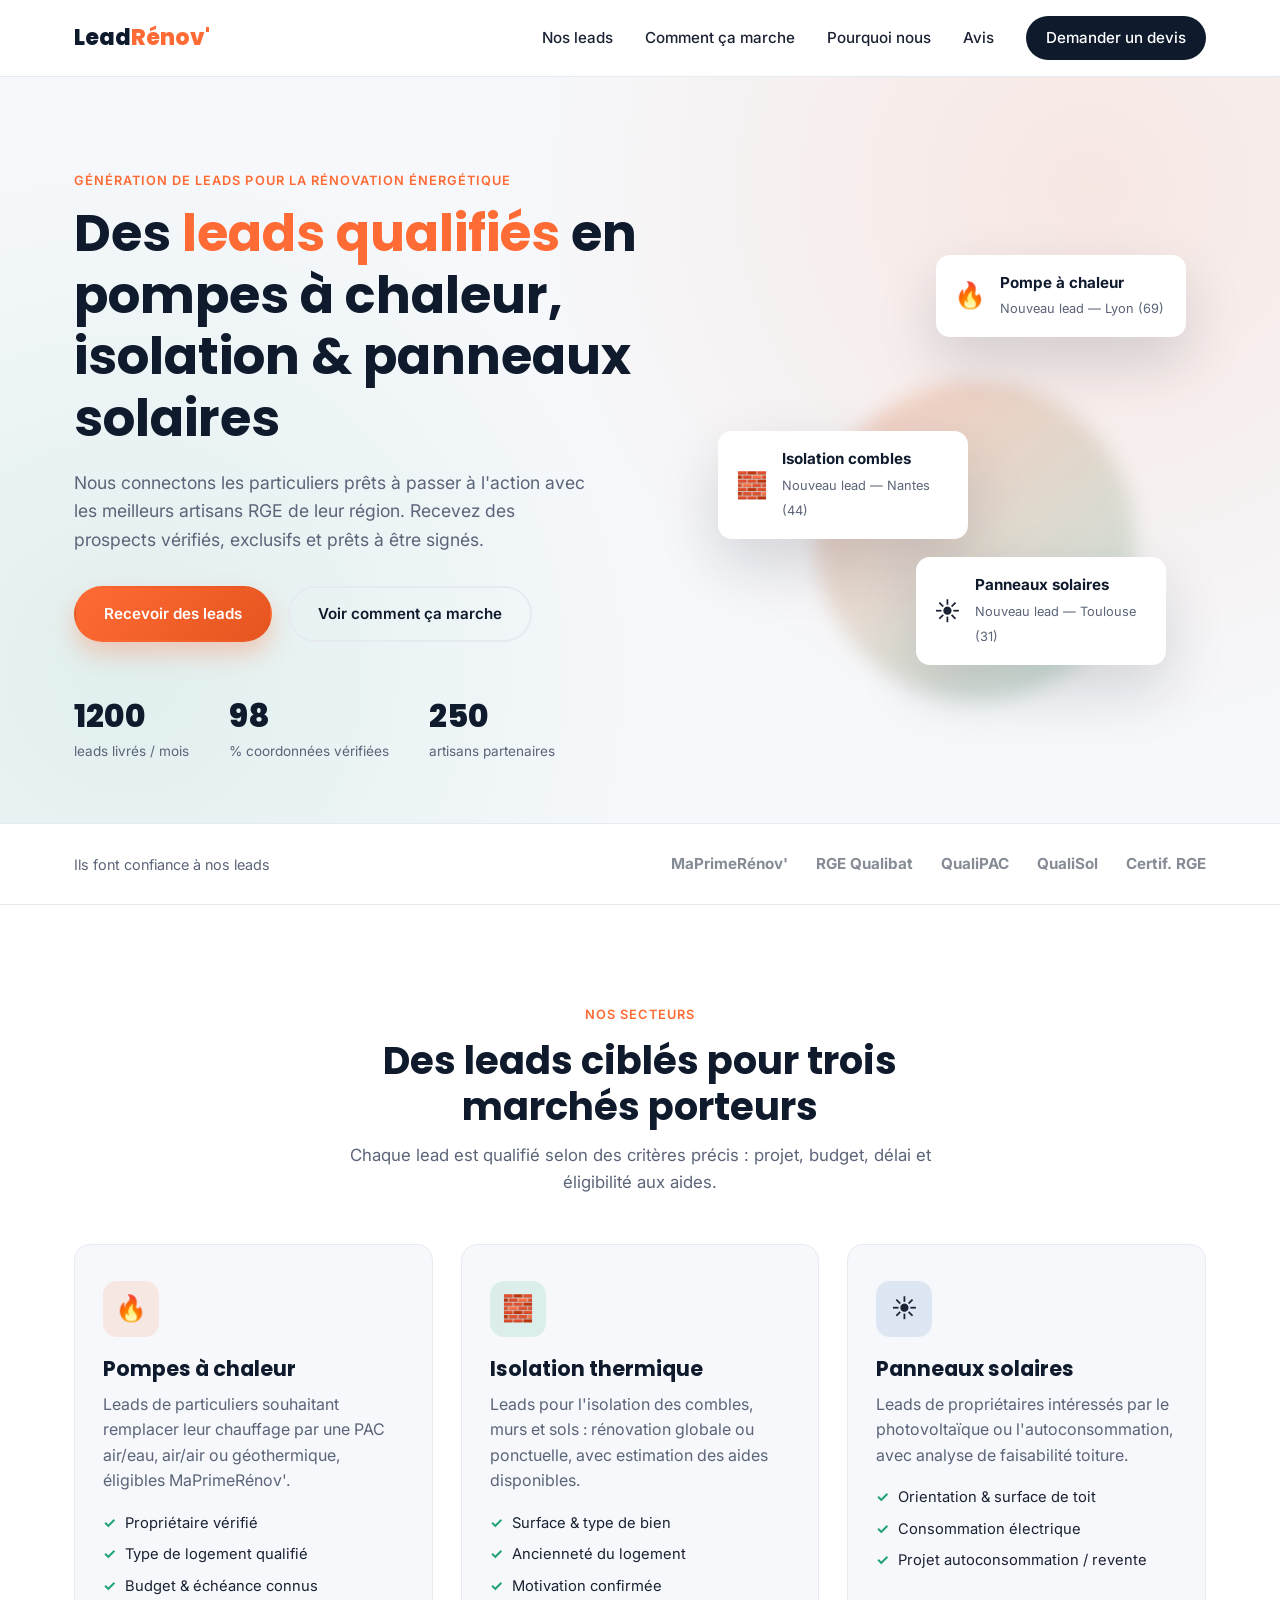
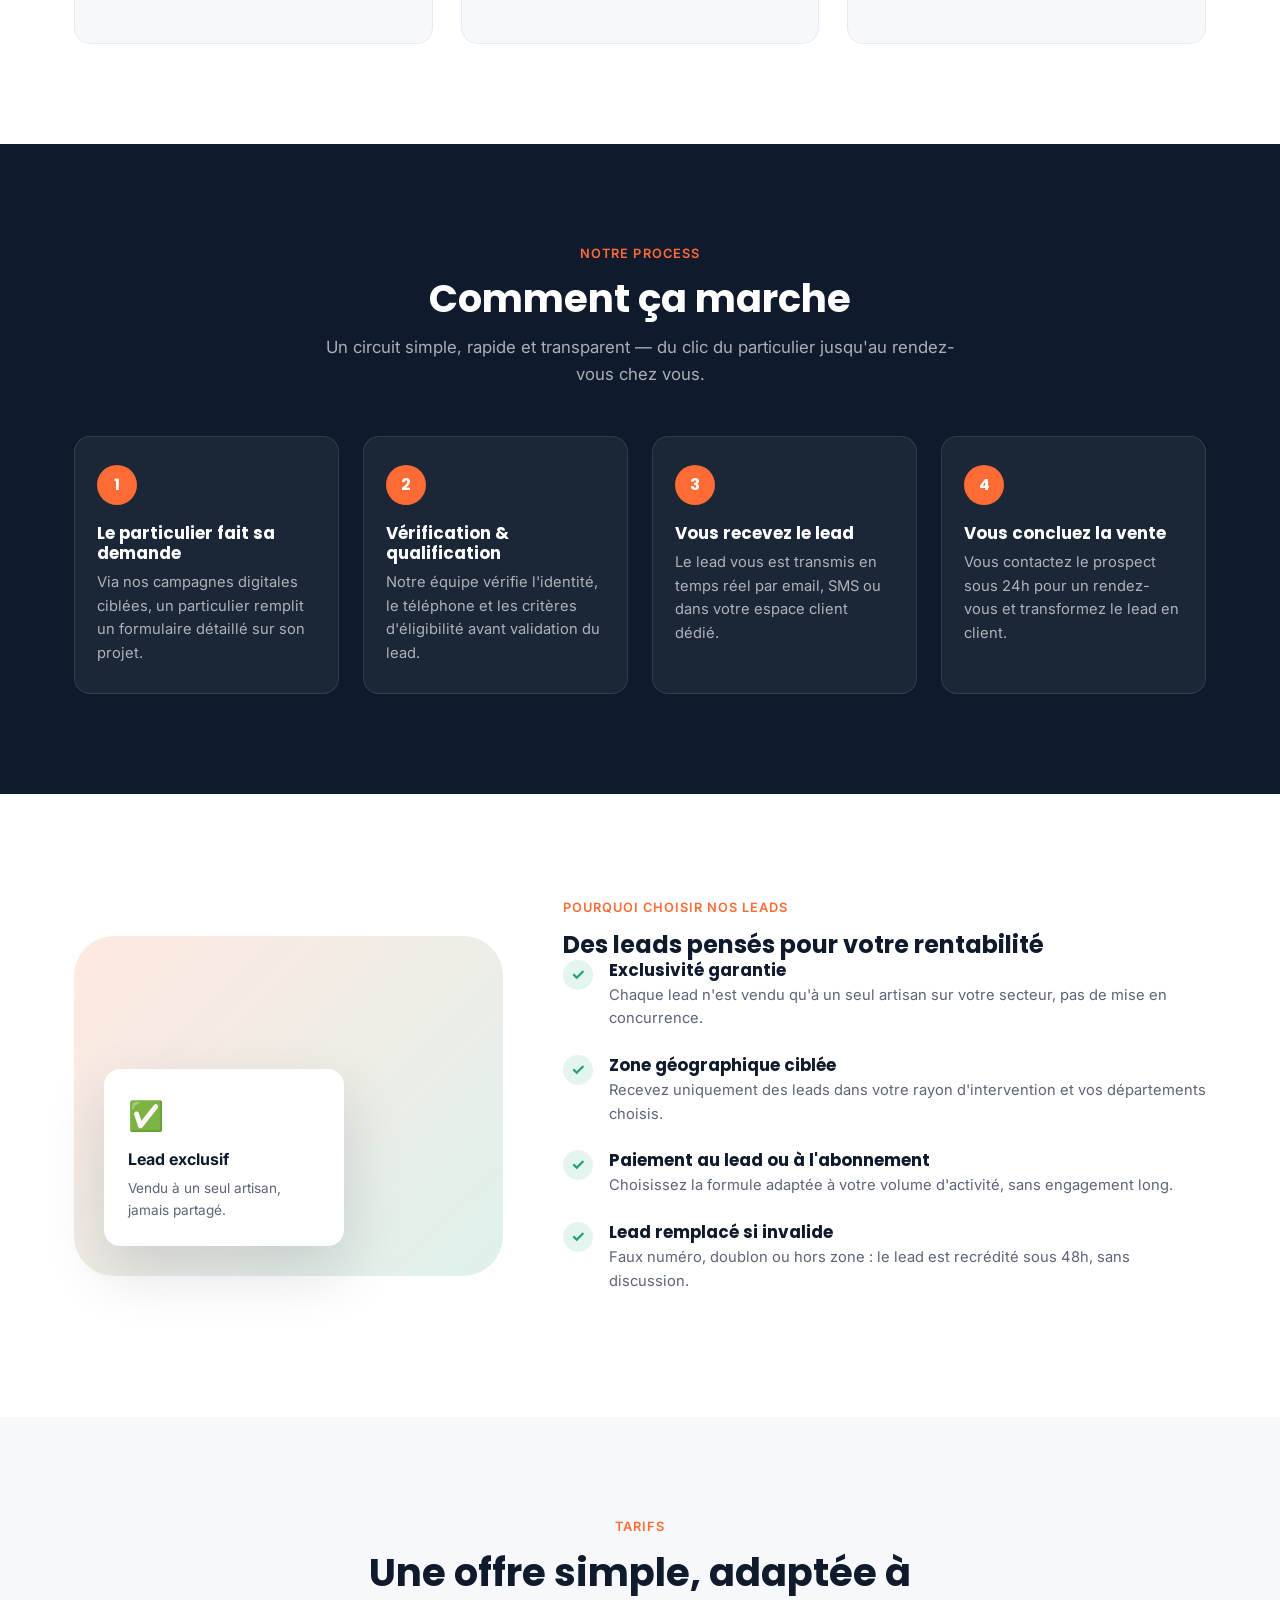
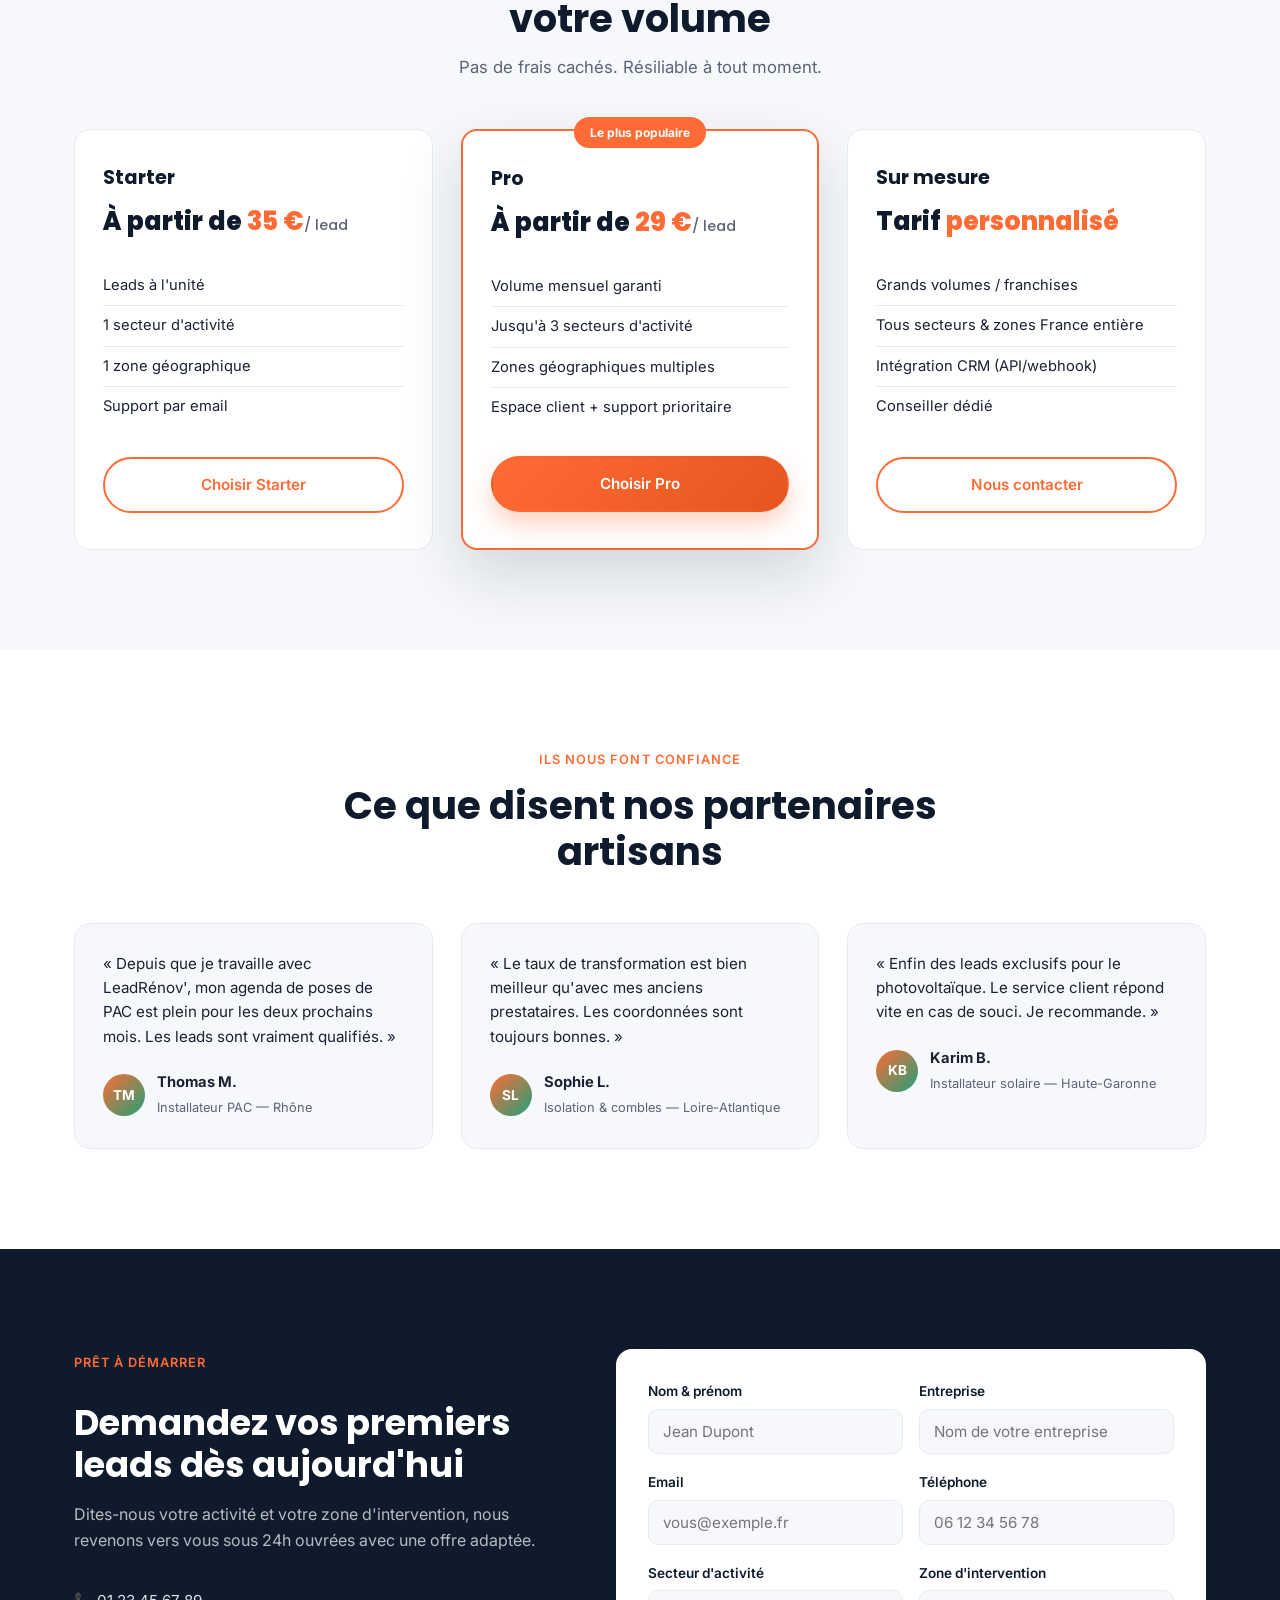
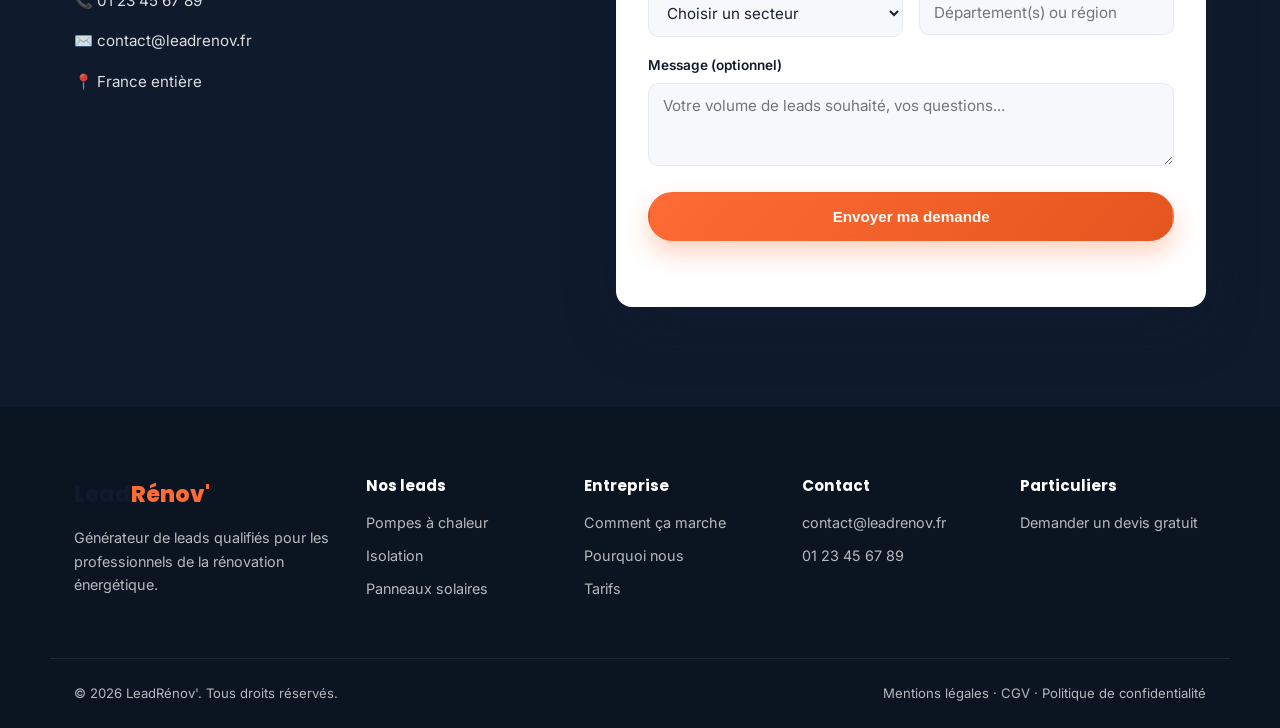
==== commit 76e8d17f: "Add lead capture system with Google Sheets backend New demande-devis.html landing page lets end cust" ====
--- a/index.html
+++ b/index.html
@@ -395,6 +395,10 @@
       <a href="mailto:contact@leadrenov.fr">contact@leadrenov.fr</a>
       <a href="tel:0123456789">01 23 45 67 89</a>
     </div>
+    <div class="footer-col">
+      <h4>Particuliers</h4>
+      <a href="demande-devis.html">Demander un devis gratuit</a>
+    </div>
   </div>
   <div class="container footer-bottom">
     <p>&copy; <span id="year"></span> LeadRénov'. Tous droits réservés.</p>
--- a/css/style.css
+++ b/css/style.css
@@ -351,7 +351,7 @@
 
 /* Footer */
 .site-footer { background: #0b1522; color: rgba(255,255,255,0.7); padding: 70px 0 24px; }
-.footer-inner { display: grid; grid-template-columns: 1.4fr 1fr 1fr 1fr; gap: 32px; padding-bottom: 48px; border-bottom: 1px solid rgba(255,255,255,0.08); }
+.footer-inner { display: grid; grid-template-columns: 1.4fr 1fr 1fr 1fr 1fr; gap: 32px; padding-bottom: 48px; border-bottom: 1px solid rgba(255,255,255,0.08); }
 .footer-brand p { margin-top: 14px; font-size: 0.9rem; max-width: 260px; }
 .footer-col h4 { color: #fff; font-size: 0.95rem; margin-bottom: 16px; }
 .footer-col a { display: block; font-size: 0.9rem; margin-bottom: 10px; color: rgba(255,255,255,0.7); transition: color 0.2s; }
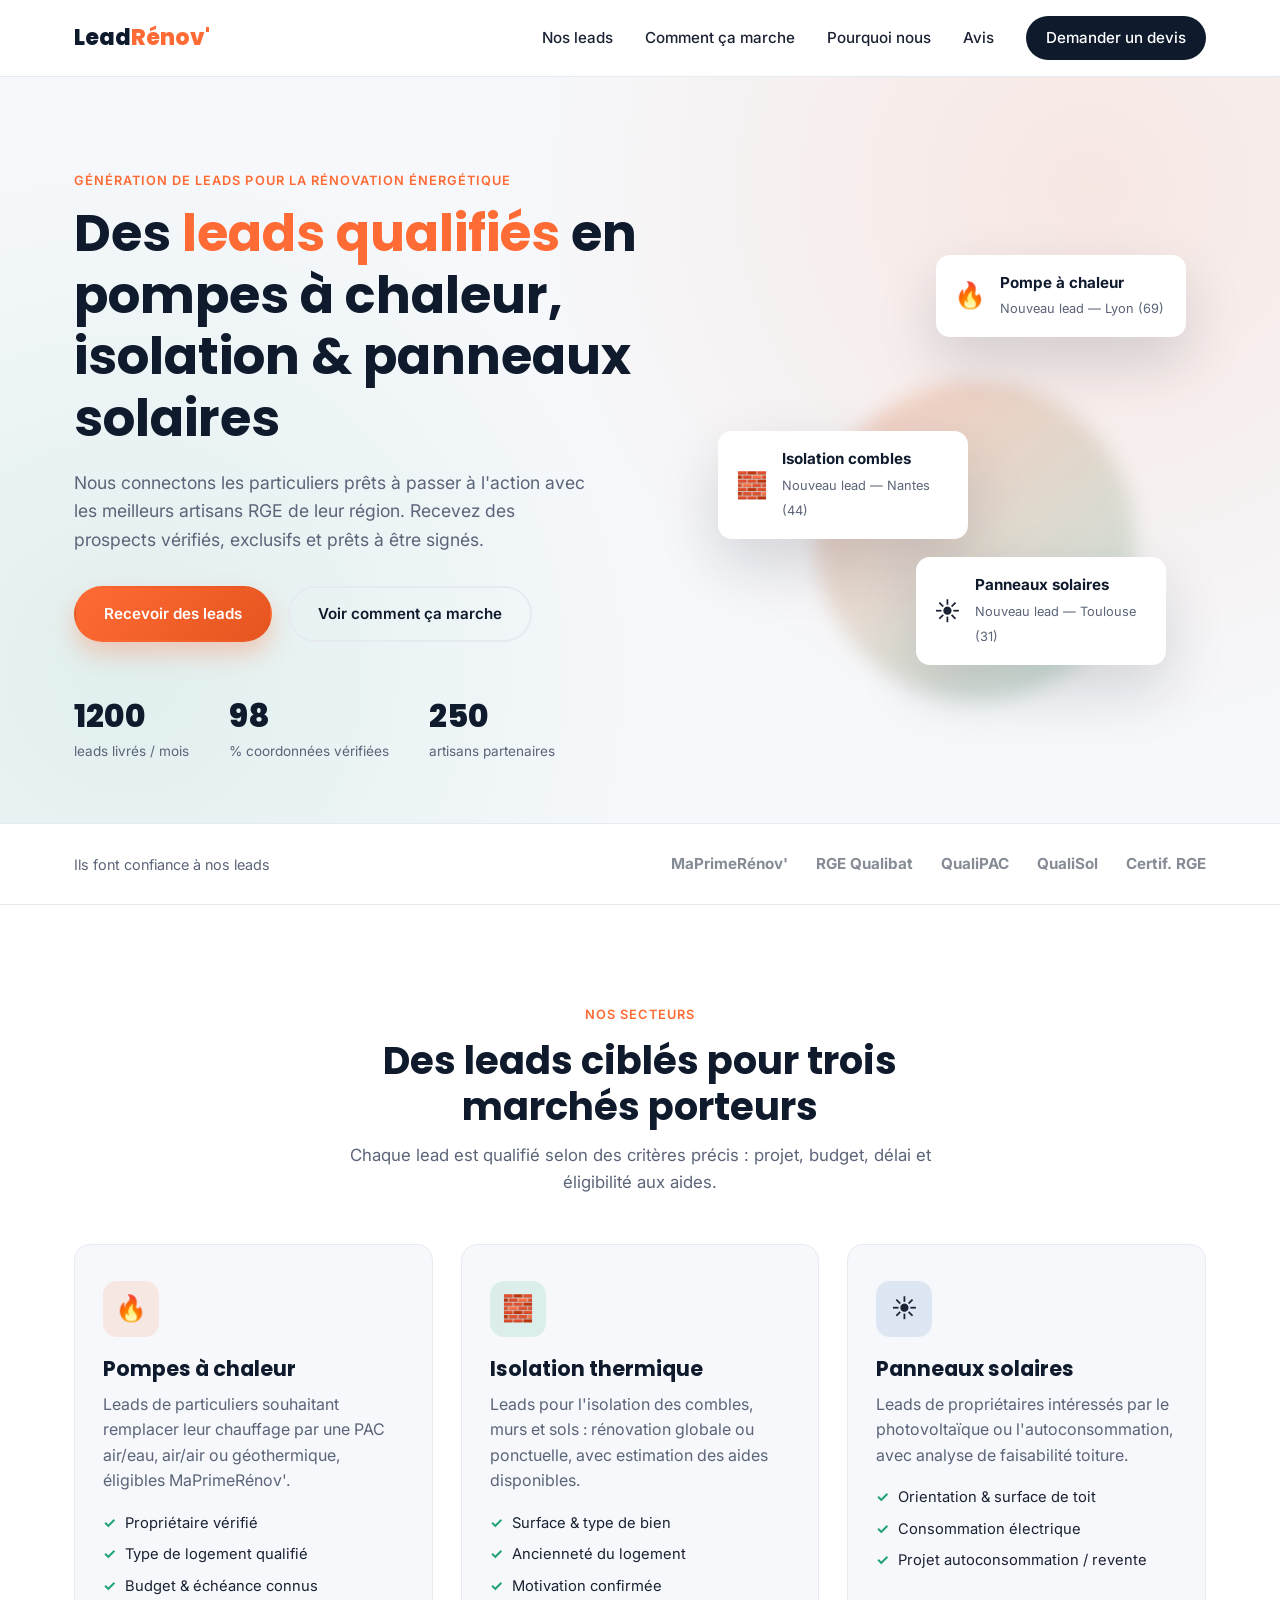
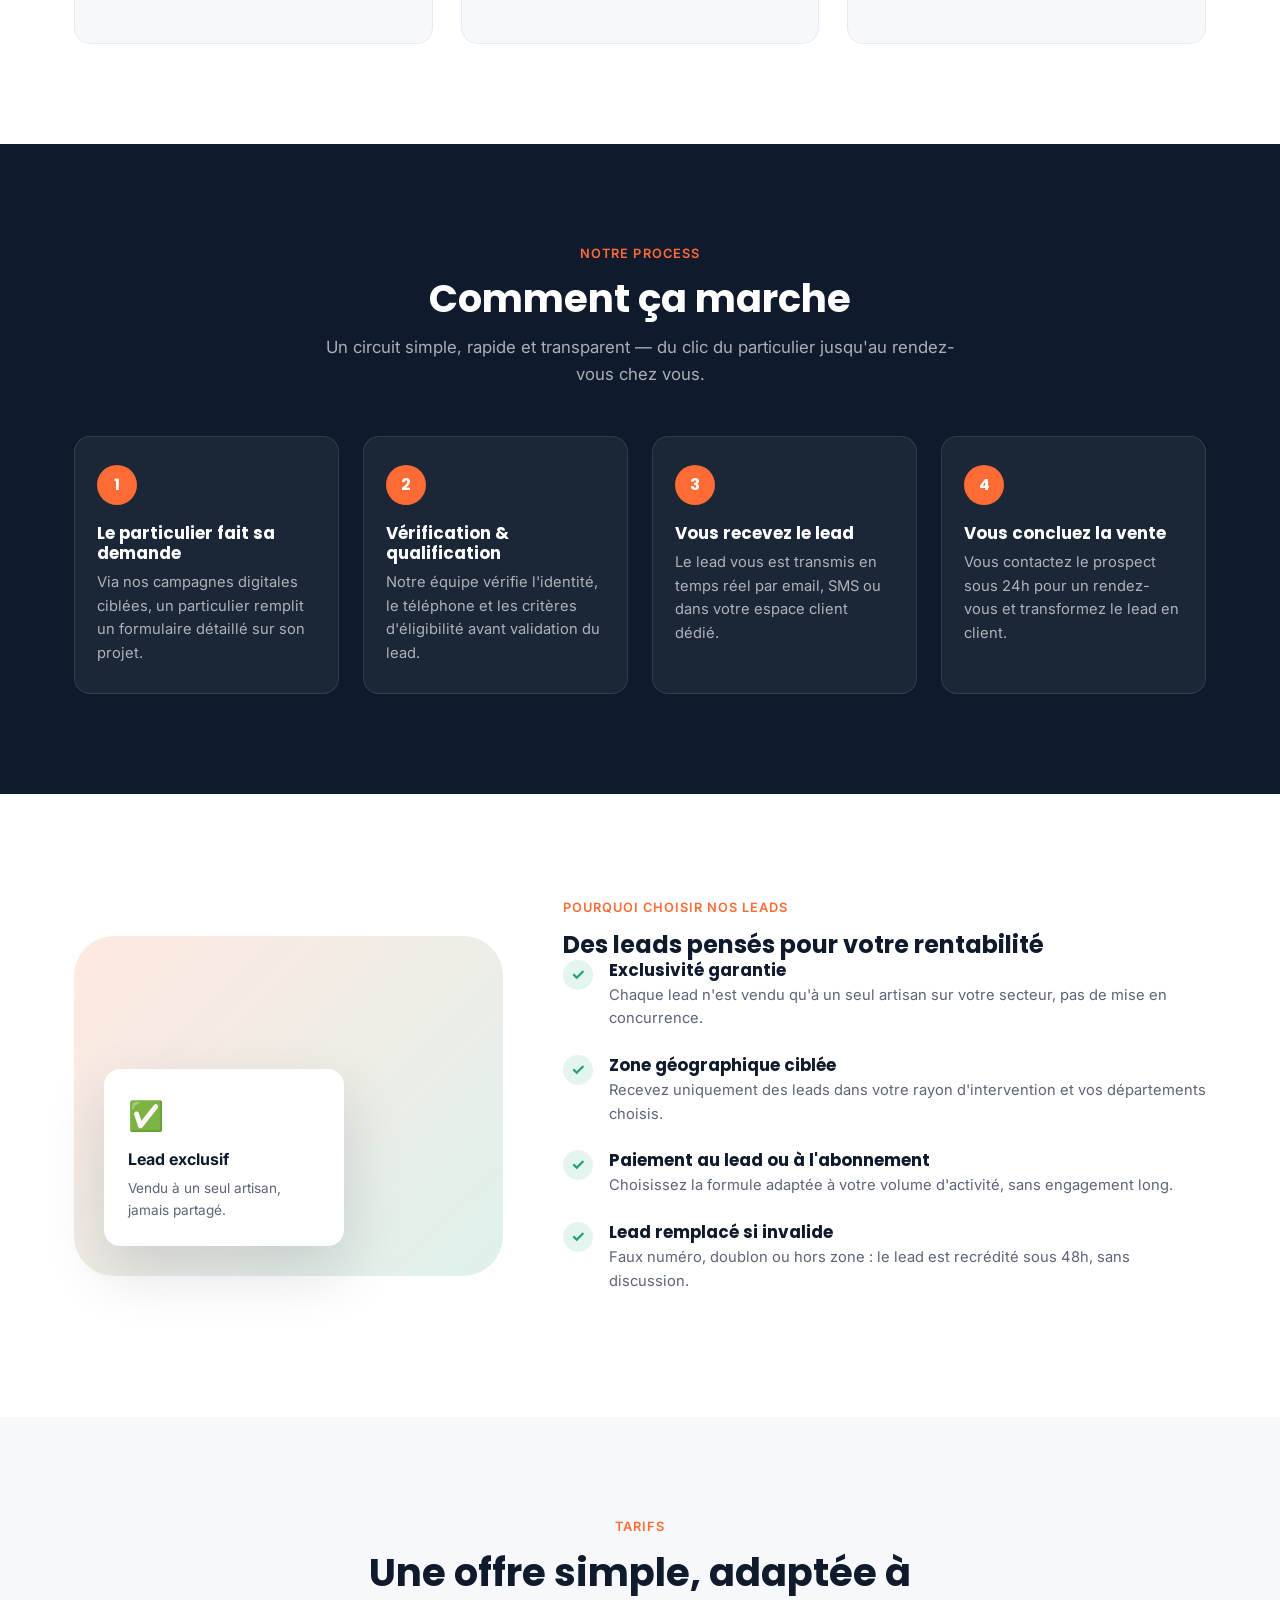
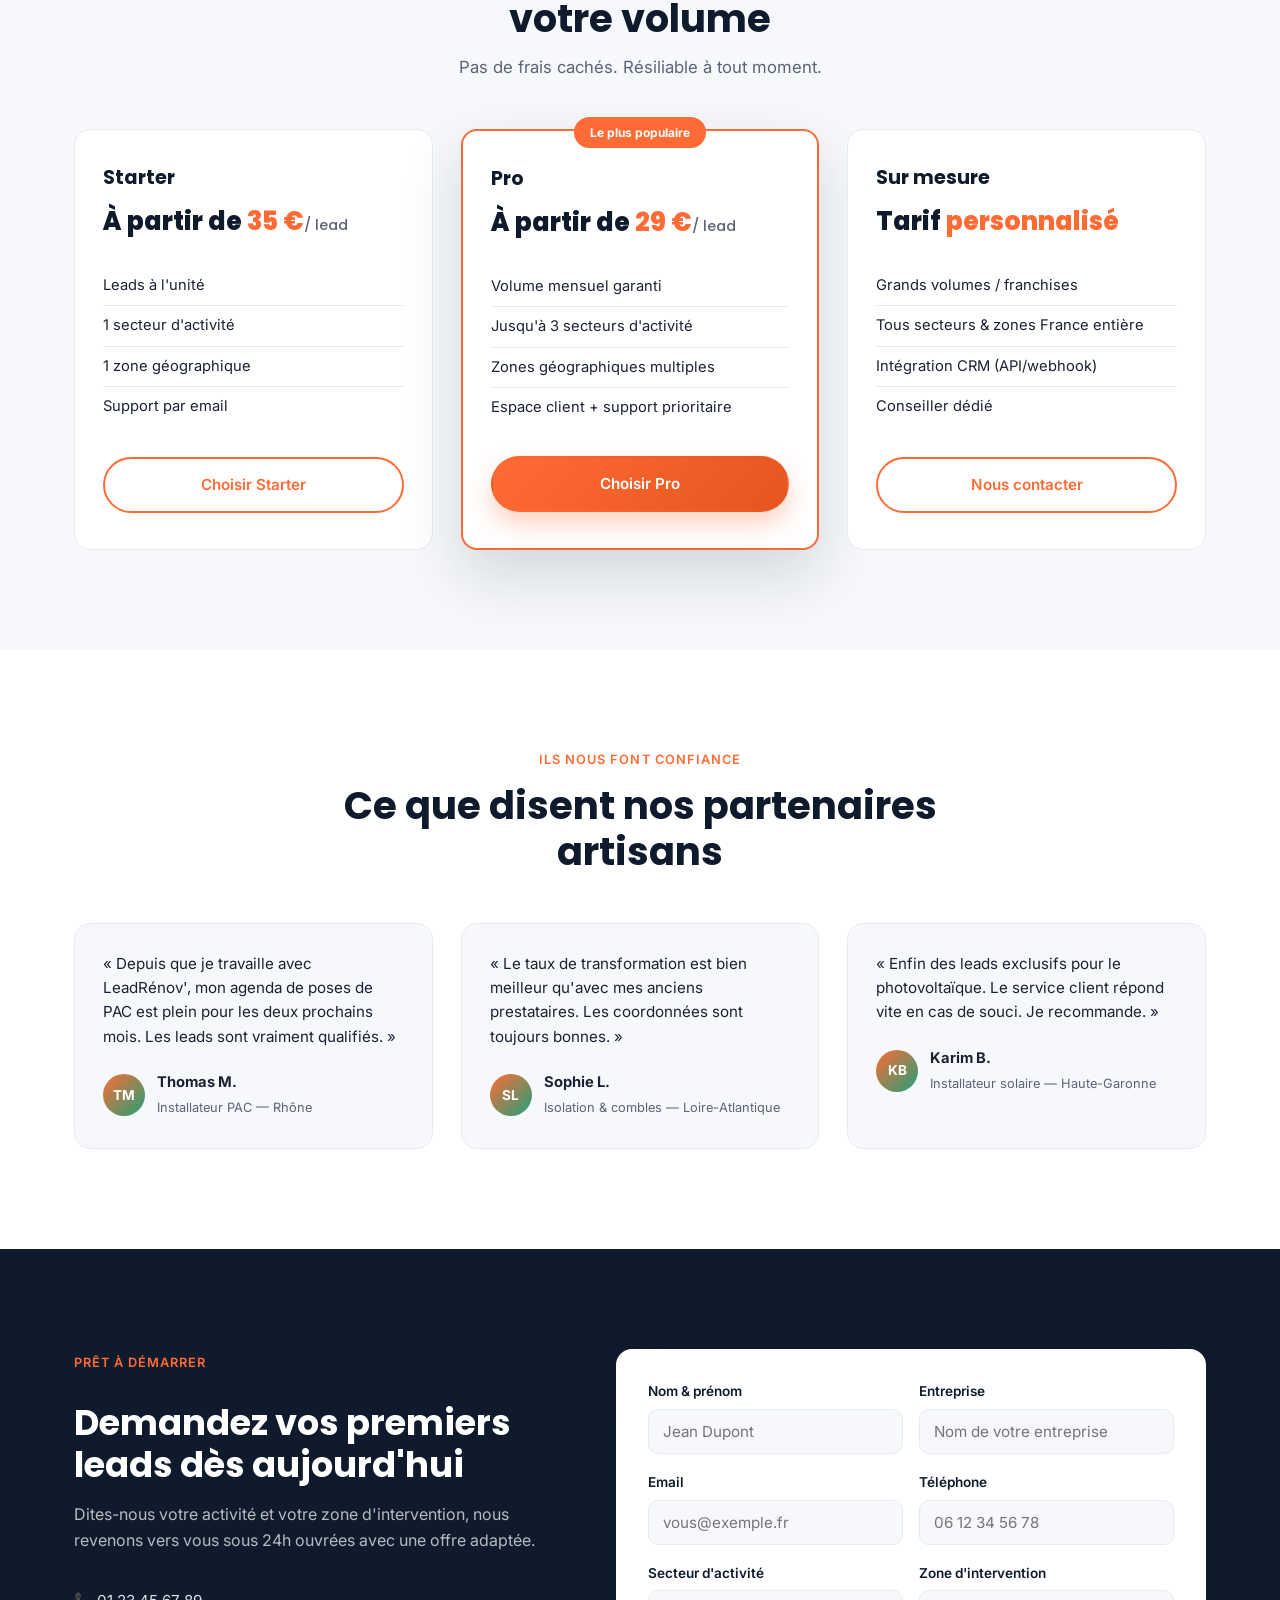
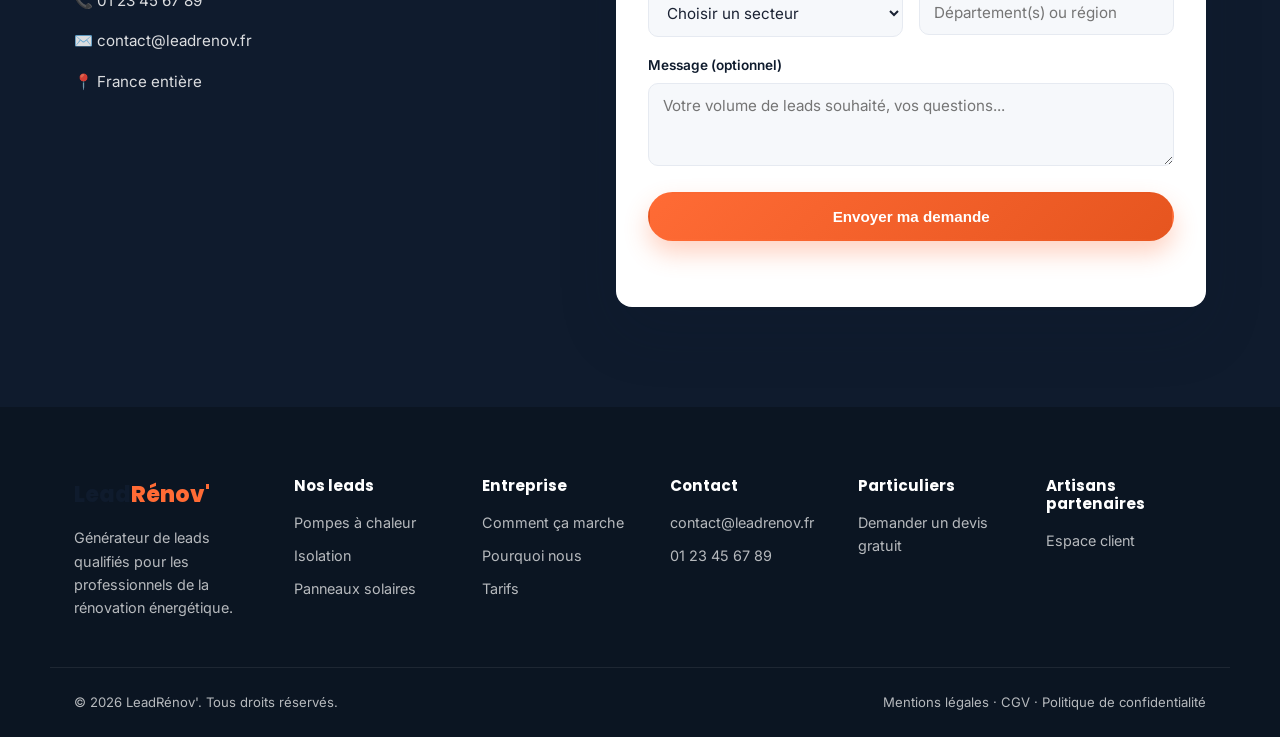
==== commit 6678a8f0: "Add artisan client portal to view assigned leads New espace-client.html lets an artisan enter a pers" ====
--- a/index.html
+++ b/index.html
@@ -365,6 +365,7 @@
         <label for="message">Message (optionnel)</label>
         <textarea id="message" name="message" rows="3" placeholder="Votre volume de leads souhaité, vos questions..."></textarea>
       </div>
+      <input type="hidden" name="formType" value="artisan">
       <button type="submit" class="btn btn-primary btn-full">Envoyer ma demande</button>
       <p class="form-note" id="formNote" role="status"></p>
     </form>
@@ -399,6 +400,10 @@
       <h4>Particuliers</h4>
       <a href="demande-devis.html">Demander un devis gratuit</a>
     </div>
+    <div class="footer-col">
+      <h4>Artisans partenaires</h4>
+      <a href="espace-client.html">Espace client</a>
+    </div>
   </div>
   <div class="container footer-bottom">
     <p>&copy; <span id="year"></span> LeadRénov'. Tous droits réservés.</p>
@@ -406,6 +411,7 @@
   </div>
 </footer>
 
+<script src="js/config.js"></script>
 <script src="js/script.js"></script>
 </body>
 </html>
--- a/css/style.css
+++ b/css/style.css
@@ -351,7 +351,7 @@
 
 /* Footer */
 .site-footer { background: #0b1522; color: rgba(255,255,255,0.7); padding: 70px 0 24px; }
-.footer-inner { display: grid; grid-template-columns: 1.4fr 1fr 1fr 1fr 1fr; gap: 32px; padding-bottom: 48px; border-bottom: 1px solid rgba(255,255,255,0.08); }
+.footer-inner { display: grid; grid-template-columns: 1.2fr repeat(5, 1fr); gap: 28px; padding-bottom: 48px; border-bottom: 1px solid rgba(255,255,255,0.08); }
 .footer-brand p { margin-top: 14px; font-size: 0.9rem; max-width: 260px; }
 .footer-col h4 { color: #fff; font-size: 0.95rem; margin-bottom: 16px; }
 .footer-col a { display: block; font-size: 0.9rem; margin-bottom: 10px; color: rgba(255,255,255,0.7); transition: color 0.2s; }
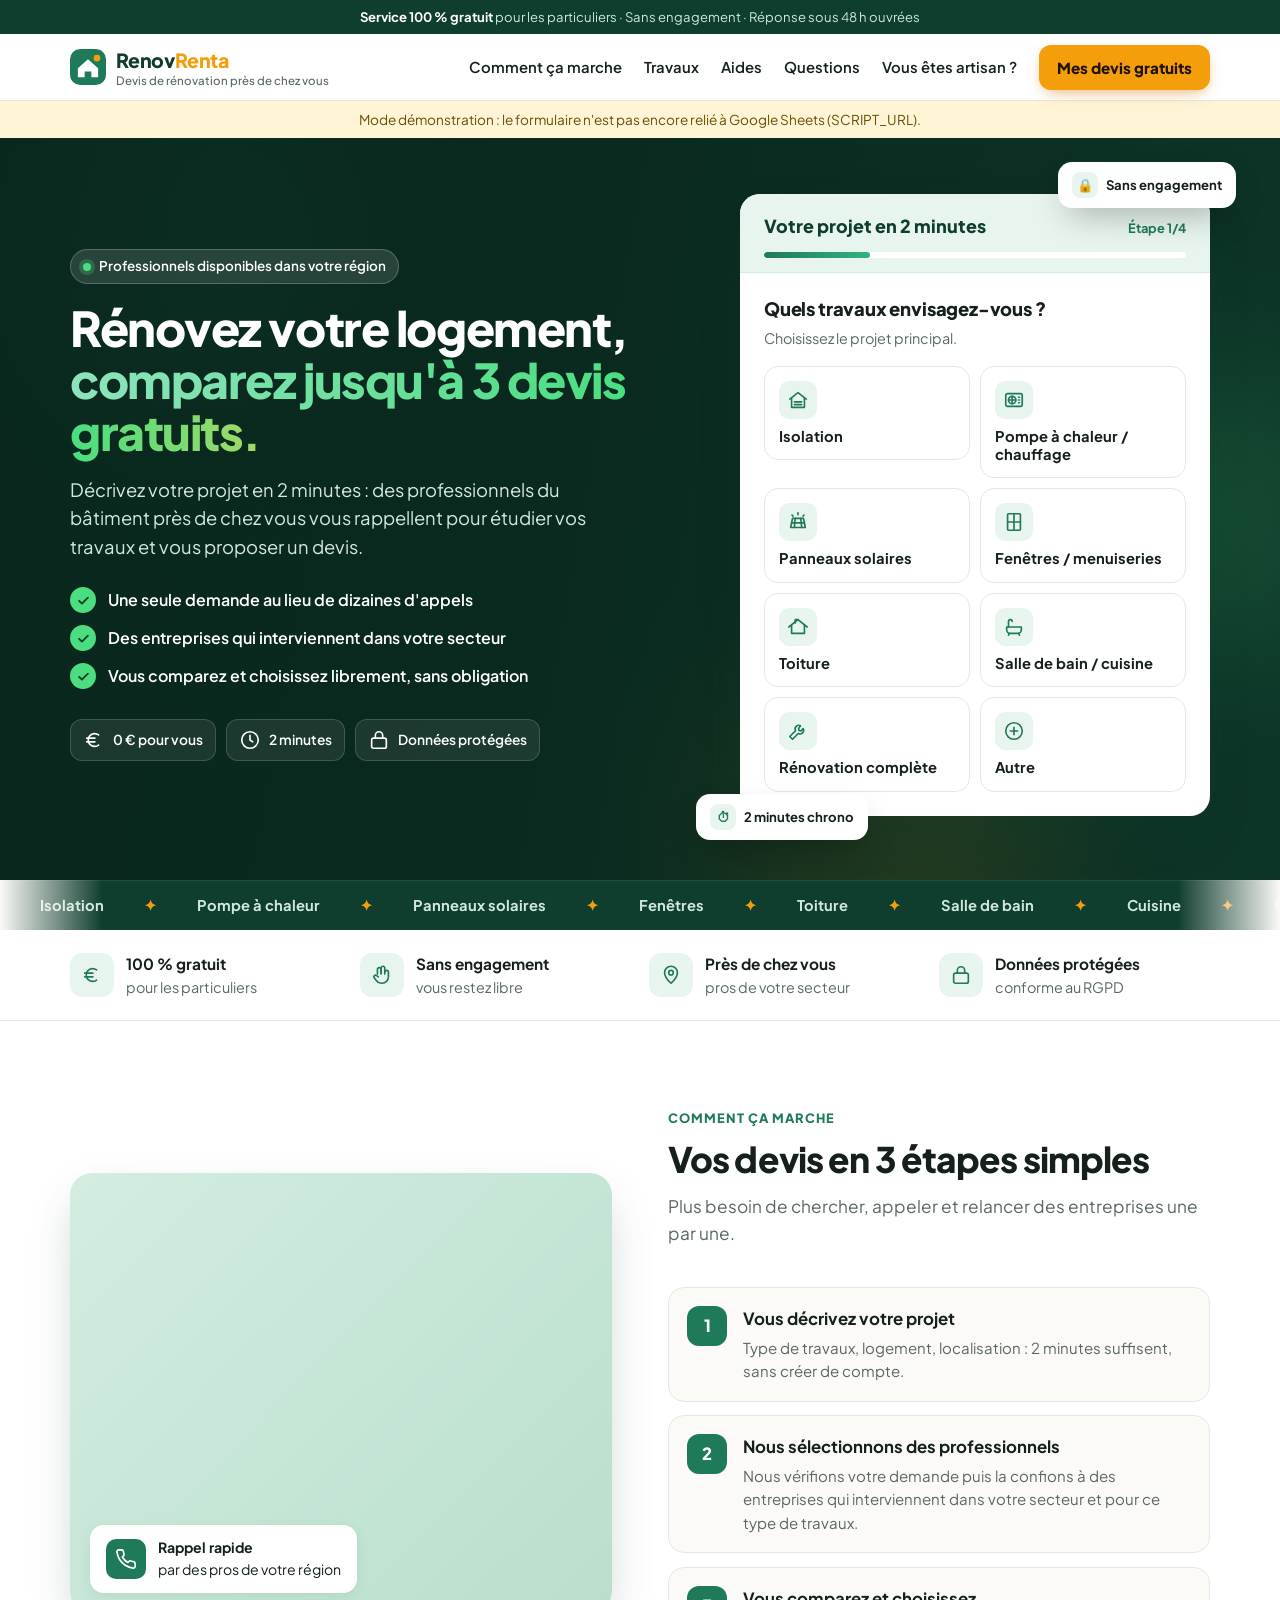
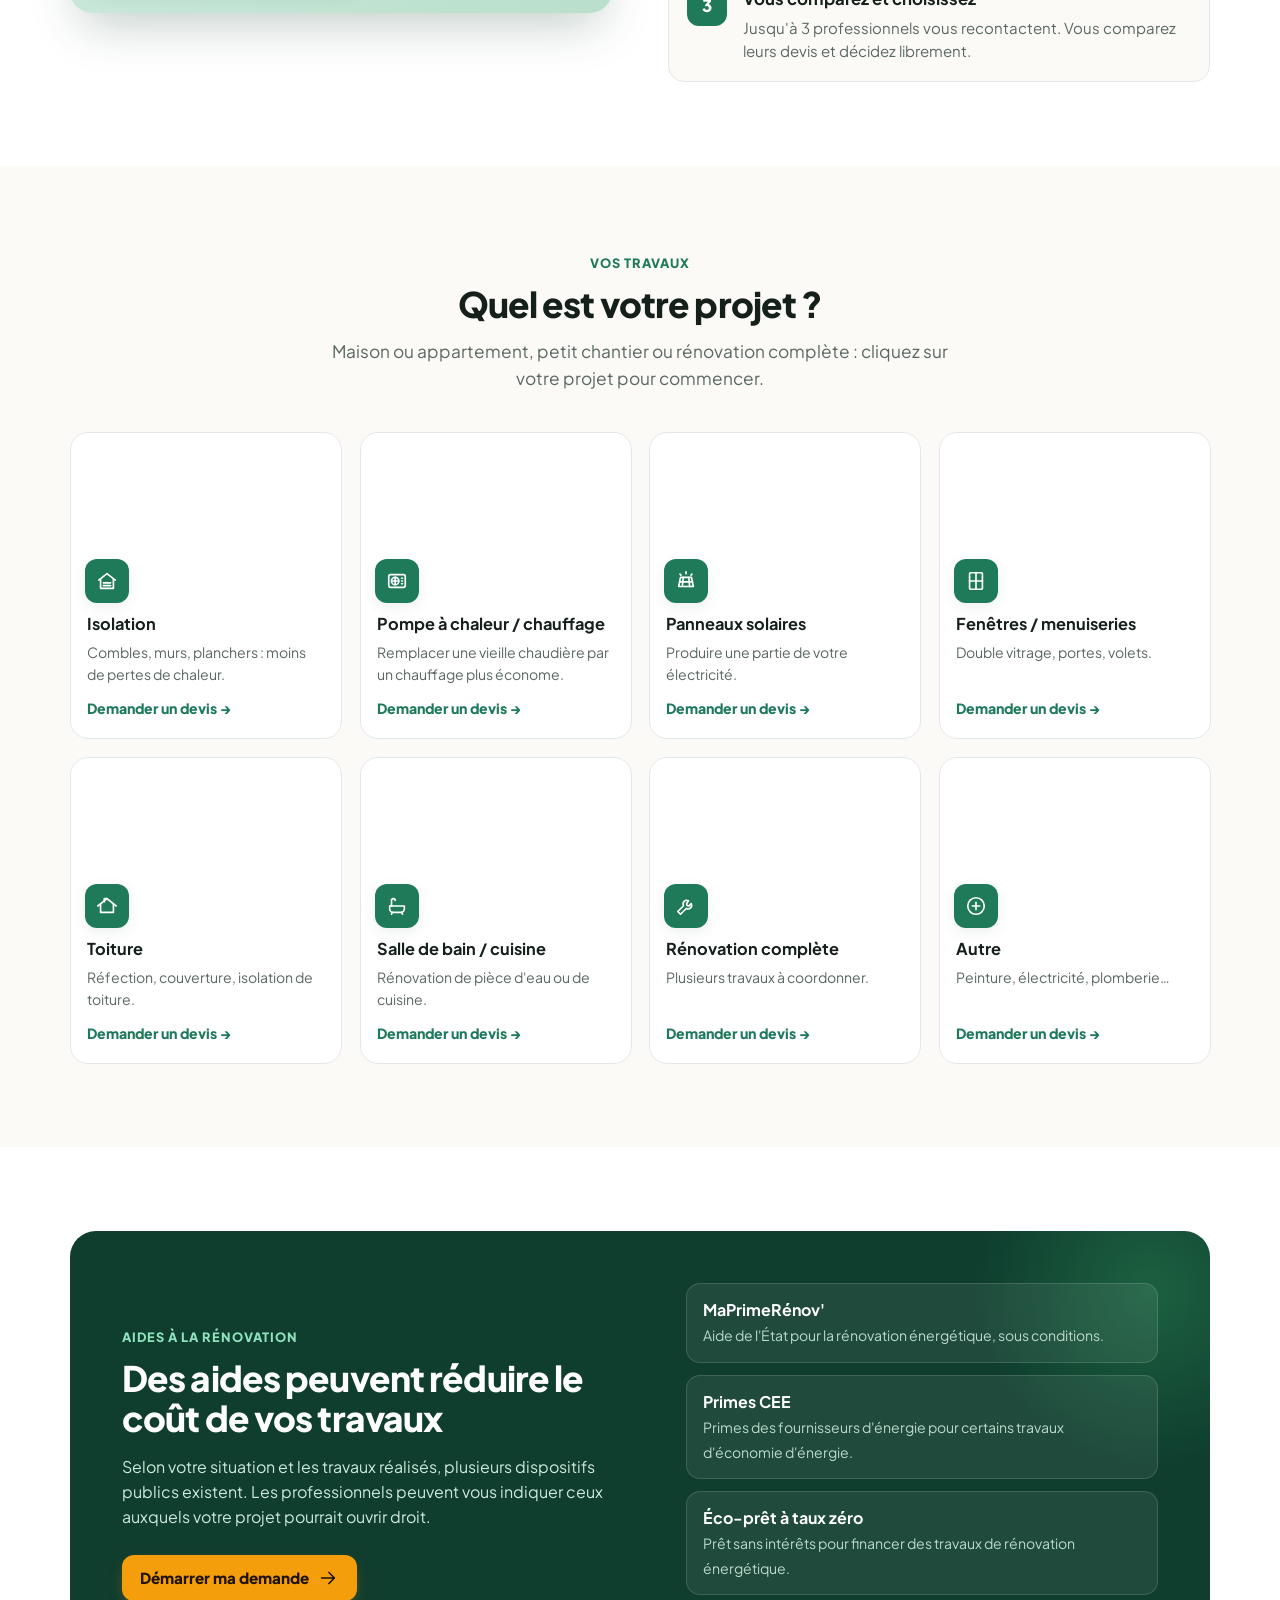
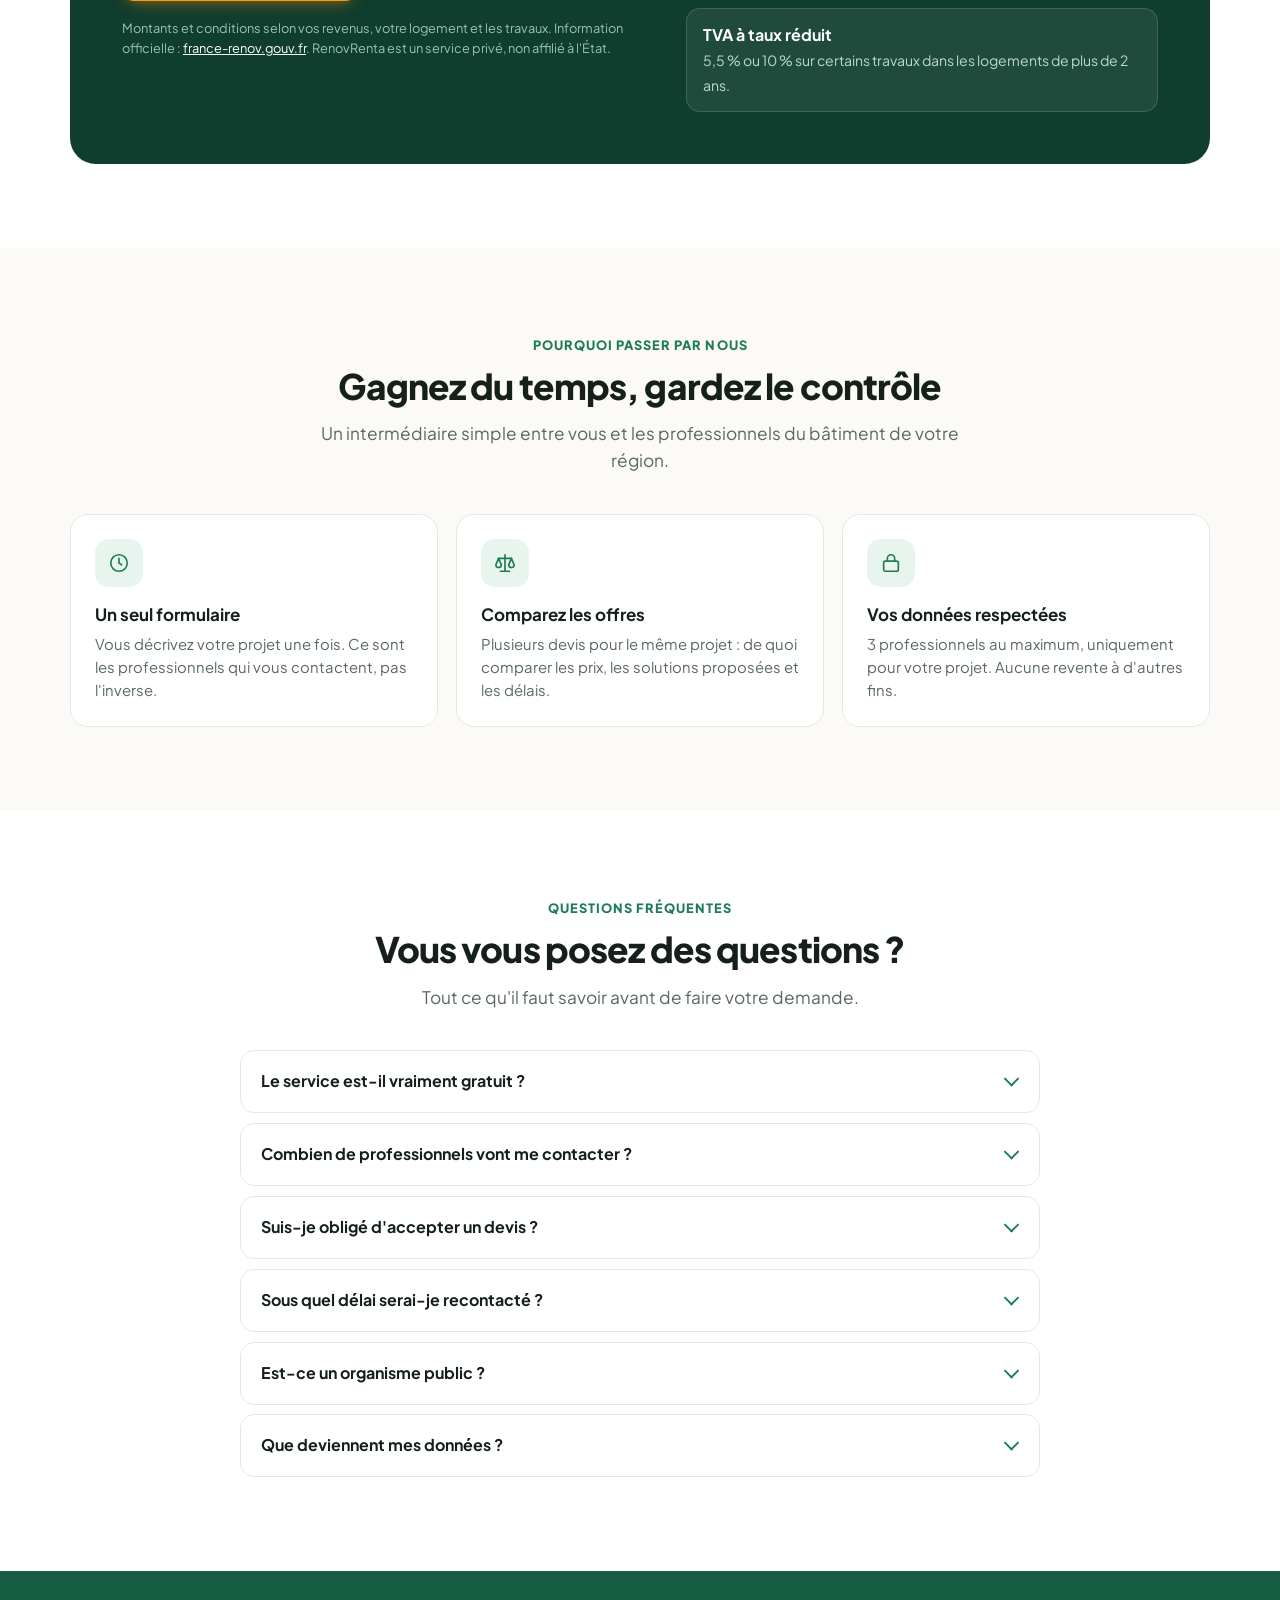
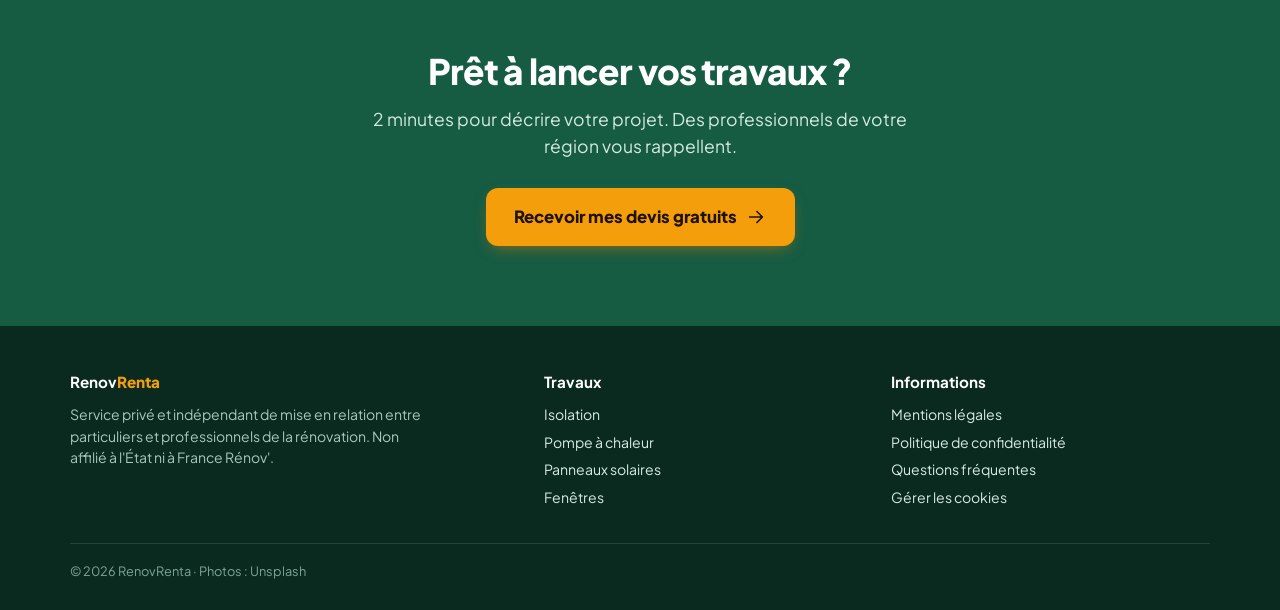
==== commit 7b588a80: "Add files via upload" ====
--- a/index.html
+++ b/index.html
@@ -1,417 +1,869 @@
 <!DOCTYPE html>
 <html lang="fr">
 <head>
-<meta charset="UTF-8">
-<meta name="viewport" content="width=device-width, initial-scale=1.0">
-<title>LeadRénov&apos; — Leads qualifiés Pompes à Chaleur, Isolation &amp; Panneaux Solaires</title>
-<meta name="description" content="Générateur de leads qualifiés pour artisans RGE : pompes à chaleur, isolation thermique et panneaux solaires. Développez votre activité avec des prospects vérifiés.">
+<meta charset="utf-8">
+<meta name="viewport" content="width=device-width, initial-scale=1, viewport-fit=cover">
+<title>RenovRenta – Devis gratuits de professionnels de la rénovation près de chez vous</title>
+<meta name="description" content="Isolation, pompe à chaleur, panneaux solaires, fenêtres, toiture… Décrivez votre projet en 2 minutes et recevez jusqu'à 3 devis de professionnels de votre région. Gratuit et sans engagement.">
+<meta property="og:title" content="RenovRenta – Vos devis de rénovation gratuits">
+<meta property="og:description" content="Décrivez votre projet en 2 minutes. Des professionnels de votre région vous recontactent. Gratuit, sans engagement.">
+<meta name="theme-color" content="#0f3d2e">
 <link rel="preconnect" href="https://fonts.googleapis.com">
-<link href="https://fonts.googleapis.com/css2?family=Poppins:wght@400;500;600;700;800&family=Inter:wght@400;500;600&display=swap" rel="stylesheet">
-<link rel="stylesheet" href="css/style.css">
-<link rel="icon" href="data:image/svg+xml,<svg xmlns=%22http://www.w3.org/2000/svg%22 viewBox=%220 0 100 100%22><text y=%22.9em%22 font-size=%2290%22>⚡</text></svg>">
+<link rel="preconnect" href="https://fonts.gstatic.com" crossorigin>
+<link href="https://fonts.googleapis.com/css2?family=Plus+Jakarta+Sans:wght@400;500;600;700;800&display=swap" rel="stylesheet">
+<link rel="canonical" href="https://elya1234.github.io/Leade/">
+<meta name="robots" content="index, follow, max-image-preview:large">
+<!-- Google Search Console : remplacez CODE_GOOGLE par le code donné par Google (méthode « Balise HTML ») -->
+<meta name="google-site-verification" content="CODE_GOOGLE">
+<meta property="og:type" content="website">
+<meta property="og:locale" content="fr_FR">
+<meta property="og:url" content="https://elya1234.github.io/Leade/">
+<meta property="og:site_name" content="RenovRenta">
+<meta property="og:image" content="https://elya1234.github.io/Leade/og-image.png">
+<meta property="og:image:width" content="1200">
+<meta property="og:image:height" content="630">
+<meta name="twitter:card" content="summary_large_image">
+<link rel="icon" type="image/svg+xml" href="favicon.svg">
+<link rel="apple-touch-icon" href="apple-touch-icon.png">
+<script type="application/ld+json">
+{"@context":"https://schema.org","@graph":[
+{"@type":"Organization","@id":"https://elya1234.github.io/Leade/#org","name":"RenovRenta","url":"https://elya1234.github.io/Leade/","logo":"https://elya1234.github.io/Leade/apple-touch-icon.png","description":"Service privé de mise en relation entre particuliers et professionnels de la rénovation en France."},
+{"@type":"WebSite","@id":"https://elya1234.github.io/Leade/#site","url":"https://elya1234.github.io/Leade/","name":"RenovRenta","inLanguage":"fr-FR","publisher":{"@id":"https://elya1234.github.io/Leade/#org"}},
+{"@type":"FAQPage","mainEntity":[
+{"@type":"Question","name":"Le service est-il vraiment gratuit ?","acceptedAnswer":{"@type":"Answer","text":"Oui. Votre demande est gratuite et sans engagement. RenovRenta est rémunéré par les professionnels partenaires, qui paient pour être mis en relation avec des particuliers ayant un projet."}},
+{"@type":"Question","name":"Combien de professionnels vont me contacter ?","acceptedAnswer":{"@type":"Answer","text":"3 au maximum, choisis selon votre type de travaux et votre localisation."}},
+{"@type":"Question","name":"Suis-je obligé d'accepter un devis ?","acceptedAnswer":{"@type":"Answer","text":"Non. Vous êtes libre de comparer, de poser vos questions et de ne donner suite à aucune proposition."}},
+{"@type":"Question","name":"Sous quel délai serai-je recontacté ?","acceptedAnswer":{"@type":"Answer","text":"En général sous 48 heures ouvrées. Nous pouvons d'abord vous appeler pour préciser votre besoin."}},
+{"@type":"Question","name":"Est-ce un organisme public ?","acceptedAnswer":{"@type":"Answer","text":"Non. RenovRenta est un service privé et indépendant de mise en relation, non affilié à l'État, à France Rénov' ni à l'Anah."}}
+]}
+]}
+</script>
+<style>
+:root{
+  --vert:#1f7a5a; --vert-fonce:#0f3d2e; --vert-2:#155c43; --menthe:#e8f5ef; --menthe-2:#d3ede1;
+  --orange:#f59e0b; --orange-fonce:#d97706;
+  --creme:#fbfaf7; --texte:#15201b; --gris:#5a6862; --bord:#e3e8e5; --erreur:#c62828;
+  --ombre:0 20px 50px -12px rgba(15,61,46,.28); --ombre-s:0 4px 14px rgba(15,61,46,.08);
+  --font:"Plus Jakarta Sans",-apple-system,BlinkMacSystemFont,"Segoe UI",Roboto,Arial,sans-serif;
+}
+*{box-sizing:border-box}
+html{scroll-behavior:smooth;-webkit-text-size-adjust:100%}
+body{margin:0;font-family:var(--font);color:var(--texte);background:var(--creme);line-height:1.55;font-size:16px;-webkit-font-smoothing:antialiased}
+a{color:var(--vert)}
+.wrap{max-width:1180px;margin:0 auto;padding:0 20px}
+svg.i{width:22px;height:22px;stroke:currentColor;fill:none;stroke-width:1.8;stroke-linecap:round;stroke-linejoin:round;flex:none}
+
+.infobar{background:var(--vert-fonce);color:#cfe8dc;font-size:.82rem;text-align:center;padding:7px 12px}
+.infobar b{color:#fff}
+header.top{background:rgba(255,255,255,.96);backdrop-filter:saturate(1.4) blur(8px);border-bottom:1px solid var(--bord);position:sticky;top:0;z-index:40}
+header.top .wrap{display:flex;align-items:center;justify-content:space-between;height:66px;gap:12px}
+.logo{display:flex;align-items:center;gap:10px;text-decoration:none;color:var(--vert-fonce);font-weight:800;font-size:1.22rem;letter-spacing:-.01em}
+.logo small{display:block;font-weight:500;font-size:.72rem;color:var(--gris);letter-spacing:0;margin-top:-3px}
+.nav{display:flex;align-items:center;gap:22px}
+.nav a.l{color:var(--texte);text-decoration:none;font-weight:600;font-size:.93rem}
+.nav a.l:hover{color:var(--vert)}
+.btn-cta{display:inline-flex;align-items:center;gap:8px;background:var(--orange);color:#1f1300;text-decoration:none;font-weight:800;padding:11px 18px;border-radius:12px;box-shadow:0 6px 16px -6px rgba(217,119,6,.7);transition:.15s;border:0;font-family:inherit;font-size:.95rem;cursor:pointer}
+.btn-cta:hover{background:var(--orange-fonce);color:#fff}
+.demo{display:none;background:#fff4d6;color:#6b4e00;text-align:center;padding:8px 16px;font-size:.85rem}
+
+.hero{position:relative;color:#fff;overflow:hidden;background:var(--vert-fonce)}
+.hero::before{content:"";position:absolute;inset:0;background-image:var(--photo);background-size:cover;background-position:center 40%;opacity:.55}
+.hero::after{content:"";position:absolute;inset:0;background:linear-gradient(100deg,rgba(9,38,28,.96) 0%,rgba(9,38,28,.85) 42%,rgba(9,38,28,.35) 100%)}
+.hero .wrap{position:relative;z-index:1;display:grid;grid-template-columns:1fr 470px;gap:56px;align-items:center;padding-top:56px;padding-bottom:64px}
+.pastille{display:inline-flex;align-items:center;gap:8px;background:rgba(255,255,255,.12);border:1px solid rgba(255,255,255,.22);padding:6px 12px;border-radius:999px;font-size:.84rem;font-weight:600}
+.pastille .pt{width:8px;height:8px;border-radius:50%;background:#4ade80;box-shadow:0 0 0 4px rgba(74,222,128,.25)}
+.hero h1{font-size:3rem;line-height:1.08;margin:18px 0 18px;letter-spacing:-.03em;font-weight:800}
+.hero h1 span{color:#8ee3bd}
+.hero p.accroche{font-size:1.15rem;color:#d5e9df;margin:0 0 26px;max-width:540px}
+.plus{list-style:none;margin:0 0 30px;padding:0;display:grid;gap:12px}
+.plus li{display:flex;gap:12px;align-items:center;font-weight:600}
+.plus .ck{width:26px;height:26px;border-radius:50%;background:#4ade80;color:var(--vert-fonce);display:grid;place-items:center;flex:none}
+.plus .ck svg{width:15px;height:15px;stroke-width:3}
+.garanties{display:flex;flex-wrap:wrap;gap:10px}
+.garanties div{display:flex;align-items:center;gap:8px;background:rgba(255,255,255,.08);border:1px solid rgba(255,255,255,.16);border-radius:12px;padding:9px 12px;font-size:.86rem;font-weight:600}
+
+.carte{background:#fff;color:var(--texte);border-radius:20px;box-shadow:var(--ombre);overflow:hidden;scroll-margin-top:84px}
+.carte-tete{background:var(--menthe);padding:18px 24px 14px;border-bottom:1px solid var(--menthe-2)}
+.carte-tete .t{display:flex;justify-content:space-between;align-items:baseline;gap:10px}
+.carte-tete h2{margin:0;font-size:1.12rem;font-weight:800;color:var(--vert-fonce)}
+.carte-tete .etp{font-size:.8rem;font-weight:700;color:var(--vert);white-space:nowrap}
+.progress{height:6px;background:#fff;border-radius:99px;overflow:hidden;margin-top:12px}
+.progress span{display:block;height:100%;width:25%;background:linear-gradient(90deg,var(--vert),#34b27f);transition:width .35s ease;border-radius:99px}
+form{padding:22px 24px 24px}
+fieldset{border:0;padding:0;margin:0;min-width:0}
+.etape{display:none}
+.etape.active{display:block;animation:ent .28s ease}
+.etape.sans-anim{animation:none}
+@keyframes ent{from{opacity:0;transform:translateX(12px)}to{opacity:1;transform:none}}
+.q{font-size:1.15rem;font-weight:800;margin:0 0 4px;letter-spacing:-.01em}
+.q-sous{color:var(--gris);font-size:.9rem;margin:0 0 16px}
+.tuiles{display:grid;grid-template-columns:1fr 1fr;gap:10px}
+.tuile input,.pill input{position:absolute;opacity:0;pointer-events:none}
+.tuile,.pill{position:relative}
+.tuile label{display:flex;flex-direction:column;align-items:flex-start;gap:8px;min-height:92px;padding:14px;border:1.5px solid var(--bord);border-radius:14px;cursor:pointer;font-weight:700;font-size:.92rem;line-height:1.25;transition:.15s;background:#fff}
+.tuile label .ico{width:38px;height:38px;border-radius:10px;background:var(--menthe);color:var(--vert);display:grid;place-items:center}
+.tuile label:hover{border-color:var(--vert);box-shadow:var(--ombre-s);transform:translateY(-1px)}
+.tuile input:checked+label{border-color:var(--vert);background:var(--menthe);box-shadow:inset 0 0 0 1px var(--vert)}
+.tuile input:checked+label .ico{background:var(--vert);color:#fff}
+.tuile input:focus-visible+label,.pill input:focus-visible+label{outline:3px solid #9fdcc3;outline-offset:2px}
+.champ{margin-bottom:16px}
+.champ>label,.lbl{display:block;font-weight:700;font-size:.9rem;margin-bottom:7px}
+.champ input[type=text],.champ input[type=tel],.champ input[type=email],.champ select,.champ textarea{width:100%;font:inherit;font-size:16px;padding:13px 14px;border:1.5px solid var(--bord);border-radius:12px;background:#fff;color:var(--texte);transition:.15s;-webkit-appearance:none;appearance:none}
+.champ select{background-image:url("data:image/svg+xml,%3Csvg xmlns='http://www.w3.org/2000/svg' width='12' height='8'%3E%3Cpath d='M1 1l5 5 5-5' stroke='%235a6862' stroke-width='2' fill='none'/%3E%3C/svg%3E");background-repeat:no-repeat;background-position:right 14px center;padding-right:36px}
+.champ textarea{min-height:84px;resize:vertical}
+.champ input:focus,.champ select:focus,.champ textarea:focus{outline:none;border-color:var(--vert);box-shadow:0 0 0 4px #dbf0e6}
+.pills{display:flex;flex-wrap:wrap;gap:8px}
+.pill label{display:inline-flex;align-items:center;gap:7px;padding:10px 15px;border:1.5px solid var(--bord);border-radius:999px;cursor:pointer;font-weight:700;font-size:.9rem;background:#fff;transition:.15s}
+.pill label:hover{border-color:var(--vert)}
+.pill input:checked+label{border-color:var(--vert);background:var(--vert);color:#fff}
+.deux{display:grid;grid-template-columns:1fr 1fr;gap:12px}
+.err{color:var(--erreur);font-size:.83rem;margin-top:6px;display:none;font-weight:600}
+.invalide .err{display:block}
+.invalide input,.invalide select{border-color:var(--erreur)!important;background:#fff8f8}
+.recap{display:flex;flex-wrap:wrap;gap:6px;margin:4px 0 14px}
+.recap span{background:var(--menthe);color:var(--vert-fonce);font-size:.78rem;font-weight:700;padding:4px 10px;border-radius:999px}
+.consent{display:flex;gap:10px;align-items:flex-start;font-size:.8rem;color:var(--gris);line-height:1.45;background:var(--creme);padding:12px;border-radius:12px;border:1px solid var(--bord);cursor:pointer}
+.champ>label.consent{font-weight:400;font-size:.8rem}
+.consent input{margin-top:2px;width:19px;height:19px;flex:none;accent-color:var(--vert)}
+.consent button{background:none;border:0;padding:0;color:var(--vert);text-decoration:underline;font:inherit;cursor:pointer}
+.actions{display:flex;gap:10px;margin-top:6px}
+.btn{font:inherit;font-weight:800;border:0;border-radius:12px;padding:15px 18px;cursor:pointer;transition:.15s;display:inline-flex;align-items:center;justify-content:center;gap:8px}
+.btn-go{background:var(--orange);color:#1f1300;flex:1;font-size:1rem;box-shadow:0 8px 18px -8px rgba(217,119,6,.8)}
+.btn-go:hover{background:var(--orange-fonce);color:#fff}
+.btn-go[disabled]{opacity:.65;cursor:wait}
+.btn-ret{background:#fff;color:var(--gris);border:1.5px solid var(--bord);padding:15px 17px}
+#err-envoi{margin-bottom:10px}
+.securite{display:flex;align-items:center;justify-content:center;gap:6px;font-size:.78rem;color:var(--gris);margin:12px 0 0;text-align:center}
+.securite svg{width:14px;height:14px}
+.merci{text-align:center;padding:14px 4px 6px}
+.merci .rond{width:72px;height:72px;border-radius:50%;background:var(--menthe);color:var(--vert);display:grid;place-items:center;margin:0 auto 14px}
+.merci .rond svg{width:34px;height:34px;stroke-width:2.6}
+.merci h3{font-size:1.3rem;margin:0 0 8px}
+.merci ol{text-align:left;background:var(--creme);border-radius:12px;padding:14px 14px 14px 34px;font-size:.9rem;color:var(--gris);margin:16px 0 0}
+.merci ol li{margin:4px 0}
+.hp{position:absolute;left:-9999px;width:1px;height:1px;overflow:hidden}
+
+.confiance{background:#fff;border-bottom:1px solid var(--bord)}
+.confiance .wrap{display:grid;grid-template-columns:repeat(4,1fr);gap:18px;padding-top:22px;padding-bottom:22px}
+.confiance .wrap>div{display:flex;align-items:center;gap:12px;font-size:.9rem;color:var(--gris)}
+.confiance b{display:block;color:var(--texte);font-size:.96rem}
+.confiance .ic{width:44px;height:44px;border-radius:12px;background:var(--menthe);color:var(--vert);display:grid;place-items:center;flex:none}
+
+section.s{padding:84px 0}
+section.blanc{background:#fff}
+.sur-titre{display:inline-block;color:var(--vert);font-weight:800;font-size:.8rem;letter-spacing:.08em;text-transform:uppercase;margin-bottom:10px}
+h2.titre{font-size:2.2rem;line-height:1.15;letter-spacing:-.025em;margin:0 0 14px;font-weight:800}
+p.intro{color:var(--gris);font-size:1.08rem;margin:0 0 40px;max-width:640px}
+.centre{text-align:center}
+.centre p.intro{margin-left:auto;margin-right:auto}
+
+.cm{display:grid;grid-template-columns:1fr 1fr;gap:56px;align-items:center}
+.photo{border-radius:22px;min-height:440px;background:linear-gradient(135deg,var(--menthe-2),#b9dfcc);background-image:var(--photo),linear-gradient(135deg,var(--menthe-2),#b9dfcc);background-size:cover;background-position:center;box-shadow:var(--ombre);position:relative}
+.photo .badge{position:absolute;left:20px;bottom:20px;background:#fff;border-radius:14px;padding:12px 16px;box-shadow:var(--ombre-s);display:flex;gap:12px;align-items:center;font-size:.88rem;max-width:280px}
+.photo .badge .ic{width:40px;height:40px;border-radius:10px;background:var(--vert);color:#fff;display:grid;place-items:center;flex:none}
+.etapes{display:grid;gap:14px}
+.etapes .e{display:flex;gap:16px;background:var(--creme);border:1px solid var(--bord);border-radius:16px;padding:18px}
+.etapes .n{width:40px;height:40px;border-radius:12px;background:var(--vert);color:#fff;font-weight:800;display:grid;place-items:center;flex:none;font-size:1.05rem}
+.etapes h3{margin:0 0 4px;font-size:1.05rem}
+.etapes p{margin:0;color:var(--gris);font-size:.94rem}
+
+.cartes-t{display:grid;grid-template-columns:repeat(4,1fr);gap:18px}
+.ct{background:#fff;border:1px solid var(--bord);border-radius:18px;overflow:hidden;text-align:left;cursor:pointer;font:inherit;color:inherit;padding:0;transition:.2s;display:flex;flex-direction:column}
+.ct:hover{transform:translateY(-3px);box-shadow:var(--ombre)}
+.ct .im{height:150px;background-image:var(--photo),linear-gradient(135deg,var(--menthe-2),#b9dfcc);background-size:cover;background-position:center;position:relative}
+.ct .im .ico{position:absolute;left:14px;bottom:-20px;width:44px;height:44px;border-radius:12px;background:var(--vert);color:#fff;display:grid;place-items:center;box-shadow:var(--ombre-s)}
+.ct .bd{padding:28px 16px 18px;flex:1;display:flex;flex-direction:column}
+.ct h3{margin:0 0 6px;font-size:1.02rem}
+.ct p{margin:0 0 12px;color:var(--gris);font-size:.88rem;flex:1}
+.ct .go{color:var(--vert);font-weight:800;font-size:.88rem}
+
+.aides{background:var(--vert-fonce);color:#fff;border-radius:26px;padding:52px;display:grid;grid-template-columns:1.1fr 1fr;gap:44px;align-items:center;position:relative;overflow:hidden}
+.aides::after{content:"";position:absolute;right:-120px;top:-120px;width:360px;height:360px;border-radius:50%;background:radial-gradient(circle,rgba(74,222,128,.22),transparent 70%)}
+.aides h2{color:#fff}
+.aides p{color:#cfe8dc}
+.aides .liste{display:grid;gap:12px;position:relative;z-index:1}
+.aides .liste div{background:rgba(255,255,255,.07);border:1px solid rgba(255,255,255,.14);border-radius:14px;padding:14px 16px}
+.aides .liste b{display:block;font-size:1rem}
+.aides .liste span{color:#bcd9cb;font-size:.88rem}
+.aides .note{font-size:.8rem;color:#9cc2b1;margin-top:18px}
+.aides .note a{color:#fff}
+
+.pq{display:grid;grid-template-columns:repeat(3,1fr);gap:18px}
+.pq>div{background:#fff;border:1px solid var(--bord);border-radius:18px;padding:24px}
+.pq .ic{width:48px;height:48px;border-radius:14px;background:var(--menthe);color:var(--vert);display:grid;place-items:center;margin-bottom:14px}
+.pq h3{margin:0 0 6px;font-size:1.06rem}
+.pq p{margin:0;color:var(--gris);font-size:.93rem}
+
+.faq{max-width:800px;margin:0 auto}
+.faq details{background:#fff;border:1px solid var(--bord);border-radius:14px;margin-bottom:10px;transition:.15s}
+.faq details[open]{box-shadow:var(--ombre-s);border-color:var(--menthe-2)}
+.faq summary{cursor:pointer;font-weight:700;padding:18px 52px 18px 20px;list-style:none;position:relative}
+.faq summary::-webkit-details-marker{display:none}
+.faq summary::after{content:"";position:absolute;right:22px;top:50%;width:9px;height:9px;border-right:2.5px solid var(--vert);border-bottom:2.5px solid var(--vert);transform:translateY(-70%) rotate(45deg);transition:.2s}
+.faq details[open] summary::after{transform:translateY(-30%) rotate(-135deg)}
+.faq p{margin:0;padding:0 20px 18px;color:var(--gris)}
+
+.final{position:relative;color:#fff;background:var(--vert-2);overflow:hidden;text-align:center}
+.final::before{content:"";position:absolute;inset:0;background-image:var(--photo);background-size:cover;background-position:center;opacity:.22}
+.final .wrap{position:relative;padding-top:80px;padding-bottom:80px}
+.final h2{color:#fff}
+.final p{color:#d5e9df;font-size:1.1rem;margin:0 auto 28px;max-width:560px}
+.final .btn-cta{font-size:1.05rem;padding:16px 28px}
+
+footer{background:#0a2a20;color:#a9c7b9;padding:44px 0 28px;font-size:.88rem}
+footer .grille{display:grid;grid-template-columns:1.4fr 1fr 1fr;gap:28px}
+footer h4{color:#fff;margin:0 0 10px;font-size:.95rem}
+footer a,footer button.lien{color:#d7ebe2;text-decoration:none;background:none;border:0;font:inherit;cursor:pointer;padding:0;display:block;margin:6px 0;text-align:left}
+footer a:hover,footer button.lien:hover{color:#fff;text-decoration:underline}
+footer .bas{border-top:1px solid rgba(255,255,255,.1);margin-top:28px;padding-top:18px;font-size:.8rem;color:#7fa495}
+
+.barre-mobile{display:none;position:fixed;left:0;right:0;bottom:0;z-index:50;padding:10px 14px calc(10px + env(safe-area-inset-bottom));background:rgba(255,255,255,.97);border-top:1px solid var(--bord);box-shadow:0 -8px 20px rgba(0,0,0,.06);transform:translateY(110%);transition:transform .25s}
+.barre-mobile.on{transform:none}
+.barre-mobile a{display:flex;justify-content:center;width:100%;padding:14px}
+
+dialog{max-width:720px;width:calc(100% - 28px);border:0;border-radius:18px;padding:0;box-shadow:var(--ombre)}
+dialog::backdrop{background:rgba(5,20,14,.55)}
+dialog .contenu{padding:28px;max-height:74vh;overflow:auto;font-size:.93rem}
+dialog h2{margin-top:0}
+dialog h3{font-size:1rem;margin:18px 0 6px}
+dialog .fermer{background:#fff;border-top:1px solid var(--bord);padding:12px 28px;text-align:right}
+.aremplir{background:#fff4d6;padding:0 4px;border-radius:4px}
+.cookies{position:fixed;left:16px;right:16px;bottom:16px;z-index:60;max-width:560px;margin:0 auto;background:#fff;border:1px solid var(--bord);border-radius:16px;box-shadow:var(--ombre);padding:18px;display:none;font-size:.88rem;color:var(--gris)}
+.cookies.on{display:block}
+.cookies b{color:var(--texte);display:block;margin-bottom:4px;font-size:.95rem}
+.cookies .bt{display:flex;gap:10px;margin-top:12px}
+.cookies .bt button{flex:1;font:inherit;font-weight:800;border-radius:10px;padding:11px;cursor:pointer;border:1.5px solid var(--vert)}
+.cookies .refus{background:#fff;color:var(--vert)}
+.cookies .ok{background:var(--vert);color:#fff}
+
+@media (max-width:1020px){
+  .hero .wrap{grid-template-columns:1fr;gap:22px;padding-top:24px;padding-bottom:32px}
+  .hero::after{background:linear-gradient(180deg,rgba(9,38,28,.93),rgba(9,38,28,.86))}
+  .hero h1{font-size:2rem;margin:12px 0 10px}
+  .hero p.accroche{font-size:1rem;margin-bottom:0}
+  .plus,.garanties{display:none}
+  .cm,.aides{grid-template-columns:1fr}
+  .photo{min-height:260px}
+  .cartes-t{grid-template-columns:1fr 1fr}
+  .pq{grid-template-columns:1fr}
+  .confiance .wrap{grid-template-columns:1fr 1fr}
+  .nav a.l{display:none}
+  footer .grille{grid-template-columns:1fr}
+  .barre-mobile{display:block}
+  section.s{padding:60px 0}
+  h2.titre{font-size:1.75rem}
+  .aides{padding:32px 24px;gap:28px}
+}
+@media (max-width:480px){
+  .wrap{padding:0 16px}
+  form{padding:18px 16px 20px}
+  .carte-tete{padding:16px 16px 12px}
+  .tuile label{min-height:84px;padding:12px;font-size:.87rem}
+  .deux{grid-template-columns:1fr}
+  .cartes-t{grid-template-columns:1fr 1fr;gap:12px}
+  .ct .im{height:96px}
+  .ct .im .ico{width:38px;height:38px;bottom:-16px;left:12px}
+  .ct .bd{padding:24px 12px 14px}
+  .ct h3{font-size:.92rem}
+  .ct p{display:none}
+  .ct .go{font-size:.8rem}
+  .confiance .wrap{grid-template-columns:1fr;gap:12px}
+  .btn-cta.head{padding:9px 12px;font-size:.84rem}
+  .logo small{display:none}
+  .infobar{font-size:.74rem}
+  .hero h1{font-size:1.8rem}
+}
+@media (prefers-reduced-motion:reduce){*{animation:none!important;transition:none!important;scroll-behavior:auto!important}}
+</style>
+<script>document.documentElement.classList.add('rr-js')</script>
+<link rel="stylesheet" href="ux.css">
 </head>
 <body>
 
-<!-- Header -->
-<header class="site-header" id="header">
-  <div class="container header-inner">
-    <a href="#top" class="logo">Lead<span>Rénov</span><span class="logo-dot">'</span></a>
-    <nav class="nav" id="nav">
-      <a href="#services">Nos leads</a>
-      <a href="#comment">Comment ça marche</a>
-      <a href="#avantages">Pourquoi nous</a>
-      <a href="#temoignages">Avis</a>
-      <a href="#contact" class="nav-cta">Demander un devis</a>
+<svg width="0" height="0" style="position:absolute" aria-hidden="true">
+  <symbol id="i-isolation" viewBox="0 0 24 24"><path d="M3 11l9-7 9 7"/><path d="M5 10v10h14V10"/><path d="M8 14h8M8 17h8"/></symbol>
+  <symbol id="i-pac" viewBox="0 0 24 24"><rect x="3" y="5" width="18" height="14" rx="2"/><circle cx="10" cy="12" r="4"/><path d="M10 8v8M6 12h8"/><path d="M17 9h1M17 12h1M17 15h1"/></symbol>
+  <symbol id="i-solaire" viewBox="0 0 24 24"><path d="M4 18l2-10h12l2 10z"/><path d="M5 13h14M9 8l-1 10M15 8l1 10"/><path d="M12 2v2M18.5 4.5l-1 1M5.5 4.5l1 1"/></symbol>
+  <symbol id="i-fenetre" viewBox="0 0 24 24"><rect x="5" y="3" width="14" height="18" rx="1"/><path d="M12 3v18M5 12h14"/></symbol>
+  <symbol id="i-toiture" viewBox="0 0 24 24"><path d="M2 12L12 4l10 8"/><path d="M5 10v9h14v-9"/><path d="M9 7.5V4h3"/></symbol>
+  <symbol id="i-sdb" viewBox="0 0 24 24"><path d="M4 12h16v3a4 4 0 01-4 4H8a4 4 0 01-4-4z"/><path d="M6 12V6a2 2 0 014 0"/><path d="M7 19l-1 2M17 19l1 2"/></symbol>
+  <symbol id="i-complete" viewBox="0 0 24 24"><path d="M14.7 6.3a4 4 0 00-5.4 5.4L3 18l3 3 6.3-6.3a4 4 0 005.4-5.4l-2.5 2.5-2.1-.4-.4-2.1z"/></symbol>
+  <symbol id="i-autre" viewBox="0 0 24 24"><circle cx="12" cy="12" r="9"/><path d="M12 8v8M8 12h8"/></symbol>
+  <symbol id="i-check" viewBox="0 0 24 24"><path d="M5 12.5l4.5 4.5L19 7.5"/></symbol>
+  <symbol id="i-euro" viewBox="0 0 24 24"><path d="M17 6.5A7 7 0 1017 17.5"/><path d="M4 10h9M4 14h9"/></symbol>
+  <symbol id="i-main" viewBox="0 0 24 24"><path d="M7 11V6a2 2 0 014 0v5"/><path d="M11 10V4.5a2 2 0 014 0V11"/><path d="M15 9a2 2 0 014 0v5a7 7 0 01-7 7h-1a6 6 0 01-5-2.7L3.5 15a1.8 1.8 0 013-2L8 14"/></symbol>
+  <symbol id="i-pin" viewBox="0 0 24 24"><path d="M12 21s-7-6.2-7-11.5a7 7 0 0114 0C19 14.8 12 21 12 21z"/><circle cx="12" cy="9.5" r="2.5"/></symbol>
+  <symbol id="i-lock" viewBox="0 0 24 24"><rect x="4" y="10" width="16" height="11" rx="2"/><path d="M8 10V7a4 4 0 018 0v3"/></symbol>
+  <symbol id="i-temps" viewBox="0 0 24 24"><circle cx="12" cy="12" r="9"/><path d="M12 7v5l3 2"/></symbol>
+  <symbol id="i-balance" viewBox="0 0 24 24"><path d="M12 3v18M5 7h14M7 21h10"/><path d="M5 7l-3 7a3 3 0 006 0zM19 7l-3 7a3 3 0 006 0z"/></symbol>
+  <symbol id="i-tel" viewBox="0 0 24 24"><path d="M22 16.9v3a2 2 0 01-2.2 2 19.8 19.8 0 01-8.6-3.1 19.5 19.5 0 01-6-6A19.8 19.8 0 012.1 4.2 2 2 0 014.1 2h3a2 2 0 012 1.7c.1.9.4 1.8.7 2.7a2 2 0 01-.5 2.1L8 9.8a16 16 0 006 6l1.3-1.3a2 2 0 012.1-.4c.9.3 1.8.6 2.7.7a2 2 0 011.7 2z"/></symbol>
+  <symbol id="i-fleche" viewBox="0 0 24 24"><path d="M5 12h14M13 6l6 6-6 6"/></symbol>
+</svg>
+
+<div class="infobar"><b>Service 100 % gratuit</b> pour les particuliers · Sans engagement · Réponse sous 48 h ouvrées</div>
+<header class="top">
+  <div class="wrap">
+    <a class="logo" href="#">
+      <svg width="36" height="36" viewBox="0 0 32 32" aria-hidden="true"><rect width="32" height="32" rx="9" fill="#1f7a5a"/><path d="M7 17l9-8 9 8v8h-6v-5h-6v5H7z" fill="#fff"/><circle cx="24" cy="8" r="3" fill="#f59e0b"/></svg>
+      <span><span class="nom-marque">RenovRenta</span><small>Devis de rénovation près de chez vous</small></span>
+    </a>
+    <nav class="nav">
+      <a class="l" href="#comment">Comment ça marche</a>
+      <a class="l" href="#travaux">Travaux</a>
+      <a class="l" href="#aides">Aides</a>
+      <a class="l" href="#faq">Questions</a>
+      <a class="l" href="artisans.html">Vous êtes artisan ?</a>
+      <a class="btn-cta head" href="#formulaire" data-cta>Mes devis gratuits</a>
     </nav>
-    <button class="burger" id="burger" aria-label="Menu">
-      <span></span><span></span><span></span>
-    </button>
   </div>
 </header>
-
-<!-- Hero -->
-<section class="hero" id="top">
-  <div class="hero-bg"></div>
-  <div class="container hero-inner">
-    <div class="hero-text">
-      <p class="eyebrow">Génération de leads pour la rénovation énergétique</p>
-      <h1>Des <span class="highlight">leads qualifiés</span> en pompes à chaleur, isolation &amp; panneaux solaires</h1>
-      <p class="hero-sub">
-        Nous connectons les particuliers prêts à passer à l'action avec les meilleurs artisans RGE de leur région.
-        Recevez des prospects vérifiés, exclusifs et prêts à être signés.
-      </p>
-      <div class="hero-actions">
-        <a href="#contact" class="btn btn-primary">Recevoir des leads</a>
-        <a href="#comment" class="btn btn-ghost">Voir comment ça marche</a>
+<div class="demo" id="bandeau-demo">Mode démonstration : le formulaire n'est pas encore relié à Google Sheets (SCRIPT_URL).</div>
+
+<main>
+<div class="hero" id="hero">
+  <div class="wrap">
+    <div>
+      <span class="pastille"><span class="pt"></span>Professionnels disponibles dans votre région</span>
+      <h1 id="titre-hero">Rénovez votre logement,<br><span>comparez jusqu'à <span class="nb-pros">3</span> devis gratuits.</span></h1>
+      <p class="accroche">Décrivez votre projet en 2 minutes : des professionnels du bâtiment près de chez vous vous rappellent pour étudier vos travaux et vous proposer un devis.</p>
+      <ul class="plus">
+        <li><span class="ck"><svg class="i"><use href="#i-check"/></svg></span>Une seule demande au lieu de dizaines d'appels</li>
+        <li><span class="ck"><svg class="i"><use href="#i-check"/></svg></span>Des entreprises qui interviennent dans votre secteur</li>
+        <li><span class="ck"><svg class="i"><use href="#i-check"/></svg></span>Vous comparez et choisissez librement, sans obligation</li>
+      </ul>
+      <div class="garanties">
+        <div><svg class="i"><use href="#i-euro"/></svg>0 € pour vous</div>
+        <div><svg class="i"><use href="#i-temps"/></svg>2 minutes</div>
+        <div><svg class="i"><use href="#i-lock"/></svg>Données protégées</div>
       </div>
-      <div class="hero-stats">
-        <div class="stat">
-          <span class="stat-num" data-count="1200">0</span>
-          <span class="stat-label">leads livrés / mois</span>
+    </div>
+
+    <div class="carte" id="formulaire">
+      <div class="carte-tete">
+        <div class="t"><h2 id="carte-titre">Votre projet en 2 minutes</h2><span class="etp" id="etape-info">Étape 1/4</span></div>
+        <div class="progress" aria-hidden="true"><span id="barre"></span></div>
+      </div>
+      <form id="form-lead" novalidate>
+        <fieldset class="etape active sans-anim" data-etape="1">
+          <p class="q">Quels travaux envisagez-vous ?</p>
+          <p class="q-sous">Choisissez le projet principal.</p>
+          <div class="tuiles" id="tuiles-travaux"></div>
+        </fieldset>
+
+        <fieldset class="etape" data-etape="2">
+          <p class="q">Parlez-nous de votre logement</p>
+          <p class="q-sous">Pour vous orienter vers les bons professionnels.</p>
+          <div class="champ" data-requis="type_logement">
+            <span class="lbl">Type de logement</span>
+            <div class="pills">
+              <span class="pill"><input type="radio" name="type_logement" id="lg1" value="Maison"><label for="lg1">Maison</label></span>
+              <span class="pill"><input type="radio" name="type_logement" id="lg2" value="Appartement"><label for="lg2">Appartement</label></span>
+              <span class="pill"><input type="radio" name="type_logement" id="lg3" value="Local professionnel"><label for="lg3">Local pro</label></span>
+            </div>
+            <div class="err">Indiquez le type de logement.</div>
+          </div>
+          <div class="champ" data-requis="statut_occupant">
+            <span class="lbl">Vous êtes</span>
+            <div class="pills">
+              <span class="pill"><input type="radio" name="statut_occupant" id="so1" value="Propriétaire"><label for="so1">Propriétaire</label></span>
+              <span class="pill"><input type="radio" name="statut_occupant" id="so2" value="Locataire"><label for="so2">Locataire</label></span>
+              <span class="pill"><input type="radio" name="statut_occupant" id="so3" value="Futur acquéreur"><label for="so3">Futur acquéreur</label></span>
+            </div>
+            <div class="err">Précisez votre situation.</div>
+          </div>
+          <div class="champ" data-requis="delai">
+            <span class="lbl">Quand souhaitez-vous démarrer ?</span>
+            <div class="pills">
+              <span class="pill"><input type="radio" name="delai" id="dl1" value="Dès que possible"><label for="dl1">Dès que possible</label></span>
+              <span class="pill"><input type="radio" name="delai" id="dl2" value="Dans les 3 mois"><label for="dl2">Sous 3 mois</label></span>
+              <span class="pill"><input type="radio" name="delai" id="dl3" value="Dans 3 à 6 mois"><label for="dl3">3 à 6 mois</label></span>
+              <span class="pill"><input type="radio" name="delai" id="dl4" value="Plus tard / je me renseigne"><label for="dl4">Je me renseigne</label></span>
+            </div>
+            <div class="err">Choisissez un délai.</div>
+          </div>
+          <div class="deux">
+            <div class="champ">
+              <label for="surface">Surface (facultatif)</label>
+              <select id="surface" name="surface">
+                <option value="">Je ne sais pas</option>
+                <option>Moins de 50 m²</option><option>50 à 80 m²</option><option>80 à 120 m²</option>
+                <option>120 à 200 m²</option><option>Plus de 200 m²</option>
+              </select>
+            </div>
+            <div class="champ">
+              <label for="budget">Budget (facultatif)</label>
+              <select id="budget" name="budget">
+                <option value="">Pas encore défini</option>
+                <option>Moins de 5 000 €</option><option>5 000 à 15 000 €</option>
+                <option>15 000 à 30 000 €</option><option>Plus de 30 000 €</option>
+              </select>
+            </div>
+          </div>
+          <div class="actions"><button type="button" class="btn btn-ret" data-retour aria-label="Retour">←</button><button type="button" class="btn btn-go" data-suivant>Continuer <svg class="i"><use href="#i-fleche"/></svg></button></div>
+        </fieldset>
+
+        <fieldset class="etape" data-etape="3">
+          <p class="q">Où se situent les travaux ?</p>
+          <p class="q-sous">Nous cherchons des professionnels qui interviennent dans votre commune.</p>
+          <div class="deux">
+            <div class="champ" data-requis="code_postal">
+              <label for="code_postal">Code postal</label>
+              <input type="text" id="code_postal" name="code_postal" inputmode="numeric" maxlength="5" autocomplete="postal-code" placeholder="75011">
+              <div class="err">5 chiffres.</div>
+            </div>
+            <div class="champ" data-requis="ville">
+              <label for="ville">Ville</label>
+              <input type="text" id="ville" name="ville" list="villes" autocomplete="address-level2" placeholder="Votre ville">
+              <datalist id="villes"></datalist>
+              <div class="err">Indiquez la ville.</div>
+            </div>
+          </div>
+          <div class="champ">
+            <label for="description">Précisions sur votre projet (facultatif)</label>
+            <textarea id="description" name="description" maxlength="1500" placeholder="Ex. : isoler les combles d'une maison des années 70, environ 90 m²"></textarea>
+          </div>
+          <div class="actions"><button type="button" class="btn btn-ret" data-retour aria-label="Retour">←</button><button type="button" class="btn btn-go" data-suivant>Dernière étape <svg class="i"><use href="#i-fleche"/></svg></button></div>
+        </fieldset>
+
+        <fieldset class="etape" data-etape="4">
+          <p class="q">Où les professionnels peuvent-ils vous joindre ?</p>
+          <div class="recap" id="recap"></div>
+          <div class="deux">
+            <div class="champ" data-requis="prenom">
+              <label for="prenom">Prénom</label>
+              <input type="text" id="prenom" name="prenom" autocomplete="given-name">
+              <div class="err">Indiquez votre prénom.</div>
+            </div>
+            <div class="champ" data-requis="nom">
+              <label for="nom">Nom</label>
+              <input type="text" id="nom" name="nom" autocomplete="family-name">
+              <div class="err">Indiquez votre nom.</div>
+            </div>
+          </div>
+          <div class="champ" data-requis="telephone">
+            <label for="telephone">Téléphone portable</label>
+            <input type="tel" id="telephone" name="telephone" autocomplete="tel" inputmode="tel" placeholder="06 12 34 56 78">
+            <div class="err">Numéro français à 10 chiffres.</div>
+          </div>
+          <div class="champ" data-requis="email">
+            <label for="email">Email</label>
+            <input type="email" id="email" name="email" autocomplete="email" inputmode="email" placeholder="vous@exemple.fr">
+            <div class="err">Adresse email invalide.</div>
+          </div>
+          <div class="hp" aria-hidden="true"><label for="website">Ne pas remplir</label><input type="text" id="website" name="website" tabindex="-1" autocomplete="off"></div>
+          <div class="champ" data-requis="consentement">
+            <label class="consent">
+              <input type="checkbox" id="consentement" name="consentement" value="oui">
+              <span>J'accepte que ma demande et mes coordonnées soient transmises à <span class="nb-pros">3</span> professionnels du bâtiment au maximum intervenant dans ma région, pour être recontacté(e) par téléphone ou email au sujet de ce projet. Je peux retirer mon accord à tout moment. <button type="button" data-ouvrir="dlg-confidentialite">Confidentialité</button></span>
+            </label>
+            <div class="err">Votre accord est nécessaire pour transmettre la demande.</div>
+          </div>
+          <div class="err" id="err-envoi"></div>
+          <div class="actions"><button type="button" class="btn btn-ret" data-retour aria-label="Retour">←</button><button type="submit" class="btn btn-go" id="btn-envoyer">Recevoir mes devis gratuits</button></div>
+          <p class="securite"><svg class="i"><use href="#i-lock"/></svg>Transmis uniquement aux professionnels retenus pour votre projet.</p>
+        </fieldset>
+
+        <div class="etape" data-etape="5">
+          <div class="merci">
+            <div class="rond"><svg class="i"><use href="#i-check"/></svg></div>
+            <h3>Merci <span id="merci-prenom"></span>, c'est envoyé !</h3>
+            <p style="color:var(--gris);margin:0">Votre demande est bien enregistrée.</p>
+            <ol>
+              <li>Nous vérifions votre projet (nous pouvons vous appeler pour le préciser).</li>
+              <li>Nous le transmettons à <span class="nb-pros">3</span> professionnels de votre secteur au maximum.</li>
+              <li>Ils vous recontactent, généralement sous 48 h ouvrées.</li>
+            </ol>
+          </div>
         </div>
-        <div class="stat">
-          <span class="stat-num" data-count="98">0</span>
-          <span class="stat-label">% coordonnées vérifiées</span>
-        </div>
-        <div class="stat">
-          <span class="stat-num" data-count="250">0</span>
-          <span class="stat-label">artisans partenaires</span>
-        </div>
+      </form>
+    </div>
+  </div>
+</div>
+
+<div class="confiance">
+  <div class="wrap">
+    <div><span class="ic"><svg class="i"><use href="#i-euro"/></svg></span><span><b>100 % gratuit</b>pour les particuliers</span></div>
+    <div><span class="ic"><svg class="i"><use href="#i-main"/></svg></span><span><b>Sans engagement</b>vous restez libre</span></div>
+    <div><span class="ic"><svg class="i"><use href="#i-pin"/></svg></span><span><b>Près de chez vous</b>pros de votre secteur</span></div>
+    <div><span class="ic"><svg class="i"><use href="#i-lock"/></svg></span><span><b>Données protégées</b>conforme au RGPD</span></div>
+  </div>
+</div>
+
+<section class="s blanc" id="comment">
+  <div class="wrap cm">
+    <div class="photo" id="photo-comment">
+      <div class="badge"><span class="ic"><svg class="i"><use href="#i-tel"/></svg></span><span><b>Rappel rapide</b><br>par des pros de votre région</span></div>
+    </div>
+    <div>
+      <span class="sur-titre">Comment ça marche</span>
+      <h2 class="titre">Vos devis en 3 étapes simples</h2>
+      <p class="intro">Plus besoin de chercher, appeler et relancer des entreprises une par une.</p>
+      <div class="etapes">
+        <div class="e"><span class="n">1</span><div><h3>Vous décrivez votre projet</h3><p>Type de travaux, logement, localisation : 2 minutes suffisent, sans créer de compte.</p></div></div>
+        <div class="e"><span class="n">2</span><div><h3>Nous sélectionnons des professionnels</h3><p>Nous vérifions votre demande puis la confions à des entreprises qui interviennent dans votre secteur et pour ce type de travaux.</p></div></div>
+        <div class="e"><span class="n">3</span><div><h3>Vous comparez et choisissez</h3><p>Jusqu'à <span class="nb-pros">3</span> professionnels vous recontactent. Vous comparez leurs devis et décidez librement.</p></div></div>
       </div>
     </div>
-    <div class="hero-visual" aria-hidden="true">
-      <div class="hero-card card-1">
-        <div class="hero-card-icon">🔥</div>
-        <div>
-          <strong>Pompe à chaleur</strong>
-          <span>Nouveau lead — Lyon (69)</span>
-        </div>
+  </div>
+</section>
+
+<section class="s" id="travaux">
+  <div class="wrap">
+    <div class="centre">
+      <span class="sur-titre">Vos travaux</span>
+      <h2 class="titre">Quel est votre projet ?</h2>
+      <p class="intro">Maison ou appartement, petit chantier ou rénovation complète : cliquez sur votre projet pour commencer.</p>
+    </div>
+    <div class="cartes-t" id="cartes-travaux"></div>
+  </div>
+</section>
+
+<section class="s blanc" id="aides">
+  <div class="wrap">
+    <div class="aides">
+      <div style="position:relative;z-index:1">
+        <span class="sur-titre" style="color:#8ee3bd">Aides à la rénovation</span>
+        <h2 class="titre">Des aides peuvent réduire le coût de vos travaux</h2>
+        <p>Selon votre situation et les travaux réalisés, plusieurs dispositifs publics existent. Les professionnels peuvent vous indiquer ceux auxquels votre projet pourrait ouvrir droit.</p>
+        <a class="btn-cta" href="#formulaire" data-cta style="margin-top:10px">Démarrer ma demande <svg class="i"><use href="#i-fleche"/></svg></a>
+        <p class="note">Montants et conditions selon vos revenus, votre logement et les travaux. Information officielle : <a href="https://france-renov.gouv.fr" target="_blank" rel="noopener">france-renov.gouv.fr</a>. <span class="nom-marque">RenovRenta</span> est un service privé, non affilié à l'État.</p>
       </div>
-      <div class="hero-card card-2">
-        <div class="hero-card-icon">🧱</div>
-        <div>
-          <strong>Isolation combles</strong>
-          <span>Nouveau lead — Nantes (44)</span>
-        </div>
+      <div class="liste">
+        <div><b>MaPrimeRénov'</b><span>Aide de l'État pour la rénovation énergétique, sous conditions.</span></div>
+        <div><b>Primes CEE</b><span>Primes des fournisseurs d'énergie pour certains travaux d'économie d'énergie.</span></div>
+        <div><b>Éco-prêt à taux zéro</b><span>Prêt sans intérêts pour financer des travaux de rénovation énergétique.</span></div>
+        <div><b>TVA à taux réduit</b><span>5,5 % ou 10 % sur certains travaux dans les logements de plus de 2 ans.</span></div>
       </div>
-      <div class="hero-card card-3">
-        <div class="hero-card-icon">☀️</div>
-        <div>
-          <strong>Panneaux solaires</strong>
-          <span>Nouveau lead — Toulouse (31)</span>
-        </div>
+    </div>
+  </div>
+</section>
+
+<section class="s">
+  <div class="wrap">
+    <div class="centre">
+      <span class="sur-titre">Pourquoi passer par nous</span>
+      <h2 class="titre">Gagnez du temps, gardez le contrôle</h2>
+      <p class="intro">Un intermédiaire simple entre vous et les professionnels du bâtiment de votre région.</p>
+    </div>
+    <div class="pq">
+      <div><span class="ic"><svg class="i"><use href="#i-temps"/></svg></span><h3>Un seul formulaire</h3><p>Vous décrivez votre projet une fois. Ce sont les professionnels qui vous contactent, pas l'inverse.</p></div>
+      <div><span class="ic"><svg class="i"><use href="#i-balance"/></svg></span><h3>Comparez les offres</h3><p>Plusieurs devis pour le même projet : de quoi comparer les prix, les solutions proposées et les délais.</p></div>
+      <div><span class="ic"><svg class="i"><use href="#i-lock"/></svg></span><h3>Vos données respectées</h3><p><span class="nb-pros">3</span> professionnels au maximum, uniquement pour votre projet. Aucune revente à d'autres fins.</p></div>
+    </div>
+  </div>
+</section>
+
+<section class="s blanc" id="faq">
+  <div class="wrap">
+    <div class="centre">
+      <span class="sur-titre">Questions fréquentes</span>
+      <h2 class="titre">Vous vous posez des questions ?</h2>
+      <p class="intro">Tout ce qu'il faut savoir avant de faire votre demande.</p>
+    </div>
+    <div class="faq">
+      <details><summary>Le service est-il vraiment gratuit ?</summary><p>Oui. Votre demande est gratuite et sans engagement. <span class="nom-marque">RenovRenta</span> est rémunéré par les professionnels partenaires, qui paient pour être mis en relation avec des particuliers ayant un projet.</p></details>
+      <details><summary>Combien de professionnels vont me contacter ?</summary><p><span class="nb-pros">3</span> au maximum, choisis selon votre type de travaux et votre localisation.</p></details>
+      <details><summary>Suis-je obligé d'accepter un devis ?</summary><p>Non. Vous êtes libre de comparer, de poser vos questions et de ne donner suite à aucune proposition.</p></details>
+      <details><summary>Sous quel délai serai-je recontacté ?</summary><p>En général sous 48 heures ouvrées. Nous pouvons d'abord vous appeler pour préciser votre besoin.</p></details>
+      <details><summary>Est-ce un organisme public ?</summary><p>Non. <span class="nom-marque">RenovRenta</span> est un service privé et indépendant de mise en relation, non affilié à l'État, à France Rénov' ni à l'Anah. Pour les informations officielles sur les aides : france-renov.gouv.fr.</p></details>
+      <details><summary>Que deviennent mes données ?</summary><p>Elles servent uniquement à traiter votre demande et à la transmettre aux professionnels retenus. Vous pouvez demander leur suppression à tout moment. <button type="button" data-ouvrir="dlg-confidentialite" style="background:none;border:0;padding:0;color:var(--vert);text-decoration:underline;font:inherit;cursor:pointer">Politique de confidentialité</button></p></details>
+    </div>
+  </div>
+</section>
+
+<section class="final" id="final">
+  <div class="wrap">
+    <h2 class="titre">Prêt à lancer vos travaux ?</h2>
+    <p>2 minutes pour décrire votre projet. Des professionnels de votre région vous rappellent.</p>
+    <a class="btn-cta" href="#formulaire" data-cta>Recevoir mes devis gratuits <svg class="i"><use href="#i-fleche"/></svg></a>
+  </div>
+</section>
+</main>
+
+<footer>
+  <div class="wrap">
+    <div class="grille">
+      <div>
+        <h4 class="nom-marque">RenovRenta</h4>
+        <p style="margin:0;max-width:360px">Service privé et indépendant de mise en relation entre particuliers et professionnels de la rénovation. Non affilié à l'État ni à France Rénov'.</p>
       </div>
-      <div class="hero-orb"></div>
-    </div>
-  </div>
-</section>
-
-<!-- Logos / trust bar -->
-<section class="trustbar">
-  <div class="container trustbar-inner">
-    <p>Ils font confiance à nos leads</p>
-    <div class="trustbar-logos">
-      <span>MaPrimeRénov'</span>
-      <span>RGE Qualibat</span>
-      <span>QualiPAC</span>
-      <span>QualiSol</span>
-      <span>Certif. RGE</span>
-    </div>
-  </div>
-</section>
-
-<!-- Services -->
-<section class="services" id="services">
-  <div class="container">
-    <div class="section-head">
-      <p class="eyebrow center">Nos secteurs</p>
-      <h2>Des leads ciblés pour trois marchés porteurs</h2>
-      <p class="section-sub">Chaque lead est qualifié selon des critères précis : projet, budget, délai et éligibilité aux aides.</p>
-    </div>
-    <div class="service-grid">
-      <div class="service-card">
-        <div class="service-icon icon-orange">🔥</div>
-        <h3>Pompes à chaleur</h3>
-        <p>Leads de particuliers souhaitant remplacer leur chauffage par une PAC air/eau, air/air ou géothermique, éligibles MaPrimeRénov'.</p>
-        <ul class="service-list">
-          <li>Propriétaire vérifié</li>
-          <li>Type de logement qualifié</li>
-          <li>Budget &amp; échéance connus</li>
-        </ul>
+      <div>
+        <h4>Travaux</h4>
+        <a href="?travaux=isolation#formulaire">Isolation</a>
+        <a href="?travaux=pompe-a-chaleur#formulaire">Pompe à chaleur</a>
+        <a href="?travaux=solaire#formulaire">Panneaux solaires</a>
+        <a href="?travaux=fenetres#formulaire">Fenêtres</a>
       </div>
-      <div class="service-card">
-        <div class="service-icon icon-green">🧱</div>
-        <h3>Isolation thermique</h3>
-        <p>Leads pour l'isolation des combles, murs et sols : rénovation globale ou ponctuelle, avec estimation des aides disponibles.</p>
-        <ul class="service-list">
-          <li>Surface &amp; type de bien</li>
-          <li>Ancienneté du logement</li>
-          <li>Motivation confirmée</li>
-        </ul>
+      <div>
+        <h4>Informations</h4>
+        <button class="lien" data-ouvrir="dlg-mentions">Mentions légales</button>
+        <button class="lien" data-ouvrir="dlg-confidentialite">Politique de confidentialité</button>
+        <a href="#faq">Questions fréquentes</a>
+        <button class="lien" id="gerer-cookies" type="button">Gérer les cookies</button>
       </div>
-      <div class="service-card">
-        <div class="service-icon icon-blue">☀️</div>
-        <h3>Panneaux solaires</h3>
-        <p>Leads de propriétaires intéressés par le photovoltaïque ou l'autoconsommation, avec analyse de faisabilité toiture.</p>
-        <ul class="service-list">
-          <li>Orientation &amp; surface de toit</li>
-          <li>Consommation électrique</li>
-          <li>Projet autoconsommation / revente</li>
-        </ul>
-      </div>
-    </div>
-  </div>
-</section>
-
-<!-- Comment ça marche -->
-<section class="comment" id="comment">
-  <div class="container">
-    <div class="section-head">
-      <p class="eyebrow center">Notre process</p>
-      <h2>Comment ça marche</h2>
-      <p class="section-sub">Un circuit simple, rapide et transparent — du clic du particulier jusqu'au rendez-vous chez vous.</p>
-    </div>
-    <div class="steps">
-      <div class="step">
-        <div class="step-num">1</div>
-        <h3>Le particulier fait sa demande</h3>
-        <p>Via nos campagnes digitales ciblées, un particulier remplit un formulaire détaillé sur son projet.</p>
-      </div>
-      <div class="step">
-        <div class="step-num">2</div>
-        <h3>Vérification &amp; qualification</h3>
-        <p>Notre équipe vérifie l'identité, le téléphone et les critères d'éligibilité avant validation du lead.</p>
-      </div>
-      <div class="step">
-        <div class="step-num">3</div>
-        <h3>Vous recevez le lead</h3>
-        <p>Le lead vous est transmis en temps réel par email, SMS ou dans votre espace client dédié.</p>
-      </div>
-      <div class="step">
-        <div class="step-num">4</div>
-        <h3>Vous concluez la vente</h3>
-        <p>Vous contactez le prospect sous 24h pour un rendez-vous et transformez le lead en client.</p>
-      </div>
-    </div>
-  </div>
-</section>
-
-<!-- Avantages -->
-<section class="avantages" id="avantages">
-  <div class="container avantages-inner">
-    <div class="avantages-visual" aria-hidden="true">
-      <div class="avantages-blob"></div>
-      <div class="avantages-card">
-        <span class="avantages-emoji">✅</span>
-        <strong>Lead exclusif</strong>
-        <p>Vendu à un seul artisan, jamais partagé.</p>
-      </div>
-    </div>
-    <div class="avantages-text">
-      <p class="eyebrow">Pourquoi choisir nos leads</p>
-      <h2>Des leads pensés pour votre rentabilité</h2>
-      <div class="avantage-item">
-        <span class="avantage-check">✓</span>
-        <div>
-          <h4>Exclusivité garantie</h4>
-          <p>Chaque lead n'est vendu qu'à un seul artisan sur votre secteur, pas de mise en concurrence.</p>
-        </div>
-      </div>
-      <div class="avantage-item">
-        <span class="avantage-check">✓</span>
-        <div>
-          <h4>Zone géographique ciblée</h4>
-          <p>Recevez uniquement des leads dans votre rayon d'intervention et vos départements choisis.</p>
-        </div>
-      </div>
-      <div class="avantage-item">
-        <span class="avantage-check">✓</span>
-        <div>
-          <h4>Paiement au lead ou à l'abonnement</h4>
-          <p>Choisissez la formule adaptée à votre volume d'activité, sans engagement long.</p>
-        </div>
-      </div>
-      <div class="avantage-item">
-        <span class="avantage-check">✓</span>
-        <div>
-          <h4>Lead remplacé si invalide</h4>
-          <p>Faux numéro, doublon ou hors zone : le lead est recrédité sous 48h, sans discussion.</p>
-        </div>
-      </div>
-    </div>
-  </div>
-</section>
-
-<!-- Tarifs -->
-<section class="tarifs" id="tarifs">
-  <div class="container">
-    <div class="section-head">
-      <p class="eyebrow center">Tarifs</p>
-      <h2>Une offre simple, adaptée à votre volume</h2>
-      <p class="section-sub">Pas de frais cachés. Résiliable à tout moment.</p>
-    </div>
-    <div class="pricing-grid">
-      <div class="price-card">
-        <h3>Starter</h3>
-        <p class="price">À partir de <span>35 €</span><small>/ lead</small></p>
-        <ul>
-          <li>Leads à l'unité</li>
-          <li>1 secteur d'activité</li>
-          <li>1 zone géographique</li>
-          <li>Support par email</li>
-        </ul>
-        <a href="#contact" class="btn btn-outline">Choisir Starter</a>
-      </div>
-      <div class="price-card featured">
-        <span class="badge">Le plus populaire</span>
-        <h3>Pro</h3>
-        <p class="price">À partir de <span>29 €</span><small>/ lead</small></p>
-        <ul>
-          <li>Volume mensuel garanti</li>
-          <li>Jusqu'à 3 secteurs d'activité</li>
-          <li>Zones géographiques multiples</li>
-          <li>Espace client + support prioritaire</li>
-        </ul>
-        <a href="#contact" class="btn btn-primary">Choisir Pro</a>
-      </div>
-      <div class="price-card">
-        <h3>Sur mesure</h3>
-        <p class="price">Tarif <span>personnalisé</span></p>
-        <ul>
-          <li>Grands volumes / franchises</li>
-          <li>Tous secteurs &amp; zones France entière</li>
-          <li>Intégration CRM (API/webhook)</li>
-          <li>Conseiller dédié</li>
-        </ul>
-        <a href="#contact" class="btn btn-outline">Nous contacter</a>
-      </div>
-    </div>
-  </div>
-</section>
-
-<!-- Témoignages -->
-<section class="temoignages" id="temoignages">
-  <div class="container">
-    <div class="section-head">
-      <p class="eyebrow center">Ils nous font confiance</p>
-      <h2>Ce que disent nos partenaires artisans</h2>
-    </div>
-    <div class="temoignage-grid">
-      <div class="temoignage-card">
-        <p>« Depuis que je travaille avec LeadRénov', mon agenda de poses de PAC est plein pour les deux prochains mois. Les leads sont vraiment qualifiés. »</p>
-        <div class="temoignage-auteur">
-          <div class="avatar">TM</div>
-          <div>
-            <strong>Thomas M.</strong>
-            <span>Installateur PAC — Rhône</span>
-          </div>
-        </div>
-      </div>
-      <div class="temoignage-card">
-        <p>« Le taux de transformation est bien meilleur qu'avec mes anciens prestataires. Les coordonnées sont toujours bonnes. »</p>
-        <div class="temoignage-auteur">
-          <div class="avatar">SL</div>
-          <div>
-            <strong>Sophie L.</strong>
-            <span>Isolation &amp; combles — Loire-Atlantique</span>
-          </div>
-        </div>
-      </div>
-      <div class="temoignage-card">
-        <p>« Enfin des leads exclusifs pour le photovoltaïque. Le service client répond vite en cas de souci. Je recommande. »</p>
-        <div class="temoignage-auteur">
-          <div class="avatar">KB</div>
-          <div>
-            <strong>Karim B.</strong>
-            <span>Installateur solaire — Haute-Garonne</span>
-          </div>
-        </div>
-      </div>
-    </div>
-  </div>
-</section>
-
-<!-- CTA / Contact -->
-<section class="contact" id="contact">
-  <div class="container contact-inner">
-    <div class="contact-text">
-      <p class="eyebrow">Prêt à démarrer</p>
-      <h2>Demandez vos premiers leads dès aujourd'hui</h2>
-      <p>Dites-nous votre activité et votre zone d'intervention, nous revenons vers vous sous 24h ouvrées avec une offre adaptée.</p>
-      <ul class="contact-points">
-        <li>📞 01 23 45 67 89</li>
-        <li>✉️ contact@leadrenov.fr</li>
-        <li>📍 France entière</li>
-      </ul>
-    </div>
-    <form class="contact-form" id="leadForm" novalidate>
-      <div class="form-row">
-        <div class="form-group">
-          <label for="nom">Nom &amp; prénom</label>
-          <input type="text" id="nom" name="nom" required placeholder="Jean Dupont">
-        </div>
-        <div class="form-group">
-          <label for="entreprise">Entreprise</label>
-          <input type="text" id="entreprise" name="entreprise" placeholder="Nom de votre entreprise">
-        </div>
-      </div>
-      <div class="form-row">
-        <div class="form-group">
-          <label for="email">Email</label>
-          <input type="email" id="email" name="email" required placeholder="vous@exemple.fr">
-        </div>
-        <div class="form-group">
-          <label for="telephone">Téléphone</label>
-          <input type="tel" id="telephone" name="telephone" required placeholder="06 12 34 56 78">
-        </div>
-      </div>
-      <div class="form-row">
-        <div class="form-group">
-          <label for="secteur">Secteur d'activité</label>
-          <select id="secteur" name="secteur" required>
-            <option value="">Choisir un secteur</option>
-            <option value="pac">Pompes à chaleur</option>
-            <option value="isolation">Isolation</option>
-            <option value="solaire">Panneaux solaires</option>
-            <option value="plusieurs">Plusieurs secteurs</option>
-          </select>
-        </div>
-        <div class="form-group">
-          <label for="zone">Zone d'intervention</label>
-          <input type="text" id="zone" name="zone" placeholder="Département(s) ou région">
-        </div>
-      </div>
-      <div class="form-group">
-        <label for="message">Message (optionnel)</label>
-        <textarea id="message" name="message" rows="3" placeholder="Votre volume de leads souhaité, vos questions..."></textarea>
-      </div>
-      <input type="hidden" name="formType" value="artisan">
-      <button type="submit" class="btn btn-primary btn-full">Envoyer ma demande</button>
-      <p class="form-note" id="formNote" role="status"></p>
-    </form>
-  </div>
-</section>
-
-<!-- Footer -->
-<footer class="site-footer">
-  <div class="container footer-inner">
-    <div class="footer-brand">
-      <a href="#top" class="logo">Lead<span>Rénov</span><span class="logo-dot">'</span></a>
-      <p>Générateur de leads qualifiés pour les professionnels de la rénovation énergétique.</p>
-    </div>
-    <div class="footer-col">
-      <h4>Nos leads</h4>
-      <a href="#services">Pompes à chaleur</a>
-      <a href="#services">Isolation</a>
-      <a href="#services">Panneaux solaires</a>
-    </div>
-    <div class="footer-col">
-      <h4>Entreprise</h4>
-      <a href="#comment">Comment ça marche</a>
-      <a href="#avantages">Pourquoi nous</a>
-      <a href="#tarifs">Tarifs</a>
-    </div>
-    <div class="footer-col">
-      <h4>Contact</h4>
-      <a href="mailto:contact@leadrenov.fr">contact@leadrenov.fr</a>
-      <a href="tel:0123456789">01 23 45 67 89</a>
-    </div>
-    <div class="footer-col">
-      <h4>Particuliers</h4>
-      <a href="demande-devis.html">Demander un devis gratuit</a>
-    </div>
-    <div class="footer-col">
-      <h4>Artisans partenaires</h4>
-      <a href="espace-client.html">Espace client</a>
-    </div>
-  </div>
-  <div class="container footer-bottom">
-    <p>&copy; <span id="year"></span> LeadRénov'. Tous droits réservés.</p>
-    <p>Mentions légales · CGV · Politique de confidentialité</p>
+    </div>
+    <div class="bas">© <span id="annee"></span> <span class="nom-marque">RenovRenta</span> · Photos : Unsplash</div>
   </div>
 </footer>
 
-<script src="js/config.js"></script>
-<script src="js/script.js"></script>
+<div class="cookies" id="cookies" role="dialog" aria-label="Cookies">
+  <b>Mesure de nos publicités</b>
+  Avec votre accord, nous utilisons des cookies Google pour savoir quelles publicités amènent des demandes. Aucun cookie n'est déposé si vous refusez, et le site fonctionne normalement. <button type="button" data-ouvrir="dlg-confidentialite" style="background:none;border:0;padding:0;color:var(--vert);text-decoration:underline;font:inherit;cursor:pointer">En savoir plus</button>
+  <div class="bt"><button type="button" class="refus" id="ck-refus">Tout refuser</button><button type="button" class="ok" id="ck-ok">Accepter</button></div>
+</div>
+
+<div class="barre-mobile" id="barre-mobile"><a class="btn-cta" href="#formulaire" data-cta>Recevoir mes devis gratuits</a></div>
+
+<dialog id="dlg-mentions">
+  <div class="contenu">
+    <h2>Mentions légales</h2>
+    <h3>Éditeur du site</h3>
+    <p><span data-legal="societe"></span><br>
+    Siège : <span data-legal="adresse"></span><br>
+    Email : <a data-email href="#"></a><span data-si-tel hidden> – Téléphone : <span data-legal="telephone"></span></span><br>
+    Directeur de la publication : <span data-legal="dirigeant"></span></p>
+    <h3>Hébergement</h3>
+    <p><span data-legal="hebergeur"></span>.<br>
+    Les demandes envoyées via le formulaire sont enregistrées dans un tableur Google Sheets (Google Ireland Ltd, Gordon House, Barrow Street, Dublin 4, Irlande).</p>
+    <h3>Activité</h3>
+    <p><span class="nom-marque">RenovRenta</span> est un service de mise en relation entre particuliers ayant un projet de travaux et professionnels du bâtiment. Il ne réalise pas de travaux et n'est pas partie aux contrats conclus entre les particuliers et les professionnels. Le service est rémunéré par les professionnels partenaires.</p>
+    <h3>Crédits</h3>
+    <p>Photographies : Unsplash (licence Unsplash).</p>
+  </div>
+  <div class="fermer"><button class="btn btn-go" style="flex:none;padding:11px 20px" data-fermer>Fermer</button></div>
+</dialog>
+
+<dialog id="dlg-confidentialite">
+  <div class="contenu">
+    <h2>Politique de confidentialité</h2>
+    <h3>Responsable du traitement</h3>
+    <p><span data-legal="societe"></span> – <span data-legal="adresse"></span> – <a data-email href="#"></a>.</p>
+    <h3>Données collectées</h3>
+    <p>Prénom, nom, téléphone, email, code postal, ville, type de travaux, caractéristiques du logement, délai, budget et description du projet, ainsi que la date de votre accord et l'origine de votre visite.</p>
+    <h3>Pourquoi ?</h3>
+    <p>Pour traiter votre demande, vous recontacter si besoin afin de la préciser, et la transmettre à des professionnels du bâtiment susceptibles de réaliser vos travaux. Base légale : votre consentement, donné en cochant la case du formulaire.</p>
+    <h3>Qui reçoit vos données ?</h3>
+    <p><span class="nb-pros">3</span> professionnels du bâtiment au maximum (artisans et entreprises de rénovation) intervenant dans votre zone et pour le type de travaux demandé. Vos données ne sont pas vendues à d'autres fins ni utilisées pour d'autres offres commerciales.</p>
+    <p>Prestataires techniques : Google (stockage du tableur ; clauses contractuelles types de la Commission européenne pour les éventuels transferts hors UE) et GitHub (hébergement du site).</p>
+    <h3>Combien de temps ?</h3>
+    <p>3 ans au maximum à compter de notre dernier échange, puis suppression.</p>
+    <h3>Vos droits</h3>
+    <p>Vous pouvez à tout moment retirer votre accord, accéder à vos données, les rectifier, les faire supprimer ou vous opposer à leur utilisation en écrivant à <a data-email href="#"></a>. Vous pouvez aussi saisir la CNIL (cnil.fr).</p>
+    <h3>Cookies</h3>
+    <p>Si vous l'acceptez via le bandeau, le site utilise les cookies de Google Ads / Google Analytics (Google Ireland Ltd) pour mesurer l'efficacité de nos publicités, pendant 13 mois au maximum. Si vous refusez, aucun cookie de mesure n'est déposé. Vous pouvez changer d'avis à tout moment via le lien « Gérer les cookies » en bas de page.</p>
+  </div>
+  <div class="fermer"><button class="btn btn-go" style="flex:none;padding:11px 20px" data-fermer>Fermer</button></div>
+</dialog>
+
+<script src="config.js"></script>
+<script src="ux.js"></script>
+<script>
+/* Réglages : voir config.js */
+const CFG = window.RENOVRENTA || {};
+const SCRIPT_URL = CFG.SCRIPT_URL || '';
+const NB_PROS = CFG.NB_PROS || 3;
+const NOM_MARQUE = CFG.NOM_MARQUE || "RenovRenta";
+const GOOGLE_ADS_ID = CFG.GOOGLE_ADS_ID || '';
+const GOOGLE_ADS_CONVERSION = CFG.GOOGLE_ADS_CONVERSION || '';
+const GA4_ID = CFG.GA4_ID || '';
+
+const PH = (id, w) => `url('https://images.unsplash.com/${id}?auto=format&fit=crop&w=${w}&q=65')`;
+// clé ?travaux= | libellé | icône | photo | texte | titre
+const TRAVAUX = [
+  ['isolation', 'Isolation', 'isolation', 'photo-1517581177682-a085bb7ffb15', 'Combles, murs, planchers : moins de pertes de chaleur.', 'Isolation de votre logement'],
+  ['pompe-a-chaleur', 'Pompe à chaleur / chauffage', 'pac', 'photo-1600596542815-ffad4c1539a9', 'Remplacer une vieille chaudière par un chauffage plus économe.', 'Pompe à chaleur'],
+  ['solaire', 'Panneaux solaires', 'solaire', 'flagged/photo-1566838616838-c3a720672aad', 'Produire une partie de votre électricité.', 'Panneaux solaires'],
+  ['fenetres', 'Fenêtres / menuiseries', 'fenetre', 'photo-1554995207-c18c203602cb', 'Double vitrage, portes, volets.', 'Fenêtres et menuiseries'],
+  ['toiture', 'Toiture', 'toiture', 'photo-1482731215275-a1f151646268', 'Réfection, couverture, isolation de toiture.', 'Rénovation de toiture'],
+  ['salle-de-bain', 'Salle de bain / cuisine', 'sdb', 'photo-1618832515490-e181c4794a45', 'Rénovation de pièce d\'eau ou de cuisine.', 'Salle de bain et cuisine'],
+  ['renovation', 'Rénovation complète', 'complete', 'photo-1634586648651-f1fb9ec10d90', 'Plusieurs travaux à coordonner.', 'Rénovation complète'],
+  ['autre', 'Autre', 'autre', 'photo-1599619585752-c3edb42a414c', 'Peinture, électricité, plomberie…', '']
+];
+
+document.getElementById('hero').style.setProperty('--photo', PH('flagged/photo-1566838616631-f2618f74a6a2', 1800));
+document.getElementById('photo-comment').style.setProperty('--photo', PH('photo-1505798577917-a65157d3320a', 1100));
+document.getElementById('final').style.setProperty('--photo', PH('photo-1580587771525-78b9dba3b914', 1600));
+document.querySelectorAll('.nb-pros').forEach(e => e.textContent = NB_PROS);
+document.querySelectorAll('.nom-marque').forEach(e => e.textContent = NOM_MARQUE);
+document.getElementById('annee').textContent = new Date().getFullYear();
+const modeDemo = !/^https:\/\/script\.google\.com\//.test(SCRIPT_URL);
+if (modeDemo) document.getElementById('bandeau-demo').style.display = 'block';
+
+const ico = n => `<svg class="i"><use href="#i-${n}"/></svg>`;
+const tuiles = document.getElementById('tuiles-travaux');
+const cartes = document.getElementById('cartes-travaux');
+TRAVAUX.forEach(([cle, nom, ic, photo, txt], i) => {
+  tuiles.insertAdjacentHTML('beforeend',
+    `<div class="tuile"><input type="radio" name="type_travaux" id="tt${i}" value="${nom}"><label for="tt${i}"><span class="ico">${ico(ic)}</span>${nom}</label></div>`);
+  cartes.insertAdjacentHTML('beforeend',
+    `<button type="button" class="ct" data-choisir="${i}"><div class="im" style="--photo:${PH(photo, 700)}"><span class="ico">${ico(ic)}</span></div><div class="bd"><h3>${nom}</h3><p>${txt}</p><span class="go">Demander un devis →</span></div></button>`);
+});
+
+const form = document.getElementById('form-lead');
+const carte = document.getElementById('formulaire');
+const etapes = [...form.querySelectorAll('.etape')];
+const infos = ['', 'Étape 1/4', 'Étape 2/4', 'Étape 3/4', 'Dernière étape', 'Envoyé ✓'];
+let courante = 1;
+
+function afficher(n, defiler) {
+  courante = n;
+  etapes.forEach(e => { e.classList.remove('sans-anim'); e.classList.toggle('active', Number(e.dataset.etape) === n); });
+  document.getElementById('barre').style.width = (n >= 5 ? 100 : n * 25) + '%';
+  document.getElementById('etape-info').textContent = infos[n];
+  if (n === 4) majRecap();
+  if (defiler !== false && carte.getBoundingClientRect().top < 0) carte.scrollIntoView({ behavior: 'smooth', block: 'start' });
+}
+
+const val = n => {
+  const el = form.elements[n];
+  if (!el) return '';
+  if (el instanceof RadioNodeList) return el.value;
+  if (el.type === 'checkbox') return el.checked ? el.value : '';
+  return el.value.trim();
+};
+const telNorm = t => t.replace(/[\s.\-()]/g, '').replace(/^\+33/, '0').replace(/^0033/, '0');
+const regles = {
+  type_logement: v => !!v, statut_occupant: v => !!v, delai: v => !!v,
+  code_postal: v => /^\d{5}$/.test(v), ville: v => v.length >= 2,
+  prenom: v => v.length >= 1, nom: v => v.length >= 1,
+  telephone: v => /^0[1-9]\d{8}$/.test(telNorm(v)),
+  email: v => /^[^\s@]+@[^\s@]+\.[^\s@]{2,}$/.test(v), consentement: v => v === 'oui'
+};
+function valider(n) {
+  let premier = null;
+  form.querySelectorAll(`.etape[data-etape="${n}"] [data-requis]`).forEach(b => {
+    const ok = regles[b.dataset.requis](val(b.dataset.requis));
+    b.classList.toggle('invalide', !ok);
+    if (!ok && !premier) premier = b;
+  });
+  if (premier) premier.scrollIntoView({ behavior: 'smooth', block: 'center' });
+  return !premier;
+}
+function majRecap() {
+  document.getElementById('recap').innerHTML = [val('type_travaux'), val('type_logement'), [val('code_postal'), val('ville')].filter(Boolean).join(' ')]
+    .filter(Boolean).map(t => `<span>${t.replace(/</g, '&lt;')}</span>`).join('');
+}
+
+tuiles.addEventListener('change', () => setTimeout(() => afficher(2), 200));
+form.addEventListener('click', e => {
+  const b = e.target.closest('button'); if (!b) return;
+  if (b.matches('[data-suivant]') && valider(courante)) afficher(courante + 1);
+  if (b.matches('[data-retour]')) afficher(courante - 1);
+});
+['input', 'change'].forEach(ev => form.addEventListener(ev, e => {
+  const b = e.target.closest('[data-requis]');
+  if (b && b.classList.contains('invalide') && regles[b.dataset.requis](val(b.dataset.requis))) b.classList.remove('invalide');
+}));
+
+function choisirTravaux(i, defiler) {
+  const r = document.getElementById('tt' + i); if (!r) return;
+  r.checked = true;
+  const t = TRAVAUX[i];
+  if (t[5]) {
+    document.getElementById('titre-hero').innerHTML = `${t[5]}&nbsp;:<br><span>comparez jusqu'à ${NB_PROS} devis gratuits.</span>`;
+    document.getElementById('carte-titre').textContent = t[5];
+  }
+  afficher(2, false);
+  if (defiler) carte.scrollIntoView({ behavior: 'smooth', block: 'start' });
+}
+cartes.addEventListener('click', e => { const c = e.target.closest('[data-choisir]'); if (c) choisirTravaux(Number(c.dataset.choisir), true); });
+// Lien direct pour les publicités : ?travaux=isolation | pompe-a-chaleur | solaire | fenetres | toiture | salle-de-bain | renovation
+const params = new URLSearchParams(location.search);
+const pre = TRAVAUX.findIndex(t => t[0] === (params.get('travaux') || '').toLowerCase());
+if (pre >= 0) choisirTravaux(pre, false);
+
+// Ville automatique à partir du code postal (service public geo.api.gouv.fr)
+const cpInput = document.getElementById('code_postal'), villeInput = document.getElementById('ville');
+cpInput.addEventListener('input', async () => {
+  cpInput.value = cpInput.value.replace(/\D/g, '').slice(0, 5);
+  if (cpInput.value.length !== 5) return;
+  try {
+    const r = await fetch(`https://geo.api.gouv.fr/communes?codePostal=${cpInput.value}&fields=nom&format=json`);
+    const villes = (await r.json()).map(v => v.nom);
+    document.getElementById('villes').innerHTML = villes.map(v => `<option value="${v}">`).join('');
+    if (villes.length && (!villeInput.value || villes.length === 1)) villeInput.value = villes[0];
+    villeInput.closest('[data-requis]').classList.remove('invalide');
+  } catch (e) { /* saisie manuelle */ }
+});
+
+form.addEventListener('submit', async e => {
+  e.preventDefault();
+  if (!valider(4)) return;
+  const btn = document.getElementById('btn-envoyer'), errEnvoi = document.getElementById('err-envoi');
+  const reset = () => { btn.disabled = false; btn.textContent = 'Recevoir mes devis gratuits'; };
+  btn.disabled = true; btn.textContent = 'Envoi en cours…'; errEnvoi.style.display = 'none';
+  const p = new URLSearchParams();
+  ['type_travaux', 'type_logement', 'statut_occupant', 'surface', 'delai', 'budget', 'code_postal', 'ville', 'description',
+    'prenom', 'nom', 'telephone', 'email', 'consentement', 'website'].forEach(n => p.append(n, val(n)));
+  p.append('source', [params.get('utm_source'), params.get('utm_campaign')].filter(Boolean).join(' / ')
+    || (document.referrer ? document.referrer.replace(/^https?:\/\//, '').split('/')[0] : '') || 'direct');
+  try {
+    if (modeDemo && location.protocol !== 'file:') {
+      errEnvoi.textContent = 'Le formulaire ouvre très prochainement. Merci de revenir un peu plus tard.';
+      errEnvoi.style.display = 'block'; reset(); return;
+    }
+    if (modeDemo) { console.warn('Mode démo – données non envoyées :', Object.fromEntries(p)); await new Promise(r => setTimeout(r, 600)); }
+    else await fetch(SCRIPT_URL, { method: 'POST', mode: 'no-cors', body: p });
+    document.getElementById('merci-prenom').textContent = val('prenom');
+    afficher(5);
+    barre.classList.remove('on');
+    suivreConversion();
+    if (typeof window.fbq === 'function') window.fbq('track', 'Lead');
+  } catch (err) {
+    errEnvoi.textContent = "L'envoi n'a pas fonctionné. Vérifiez votre connexion et réessayez.";
+    errEnvoi.style.display = 'block'; reset();
+  }
+});
+
+// ===== Google (chargé uniquement après accord aux cookies) =====
+const TAGS = [GOOGLE_ADS_ID, GA4_ID].filter(Boolean);
+const lireChoix = () => { try { return localStorage.getItem('rr_cookies'); } catch (e) { return null; } };
+const ecrireChoix = v => { try { localStorage.setItem('rr_cookies', v); } catch (e) { } };
+let googleCharge = false;
+function chargerGoogle() {
+  if (googleCharge || !TAGS.length) return;
+  googleCharge = true;
+  window.dataLayer = window.dataLayer || [];
+  window.gtag = function () { dataLayer.push(arguments); };
+  gtag('js', new Date());
+  TAGS.forEach(id => gtag('config', id));
+  const sc = document.createElement('script');
+  sc.async = true; sc.src = 'https://www.googletagmanager.com/gtag/js?id=' + TAGS[0];
+  document.head.appendChild(sc);
+}
+const bandeau = document.getElementById('cookies');
+if (TAGS.length) {
+  const choix = lireChoix();
+  if (choix === 'oui') chargerGoogle(); else if (!choix) bandeau.classList.add('on');
+}
+document.getElementById('ck-ok').onclick = () => { ecrireChoix('oui'); bandeau.classList.remove('on'); chargerGoogle(); };
+document.getElementById('ck-refus').onclick = () => { ecrireChoix('non'); bandeau.classList.remove('on'); };
+document.getElementById('gerer-cookies').onclick = () => {
+  if (!TAGS.length) { alert('Ce site ne dépose actuellement aucun cookie de mesure.'); return; }
+  if (lireChoix() === 'oui') { ecrireChoix('non'); alert('Cookies de mesure désactivés. Ils ne seront plus utilisés à partir de la prochaine page.'); }
+  else bandeau.classList.add('on');
+};
+function suivreConversion() {
+  if (typeof window.gtag !== 'function') return;
+  if (GOOGLE_ADS_ID && GOOGLE_ADS_CONVERSION) gtag('event', 'conversion', { send_to: GOOGLE_ADS_ID + '/' + GOOGLE_ADS_CONVERSION });
+  gtag('event', 'generate_lead', { travaux: val('type_travaux') });
+}
+
+// Bouton fixe en bas sur mobile quand le formulaire n'est plus visible
+const barre = document.getElementById('barre-mobile');
+function majBarre() {
+  const r = carte.getBoundingClientRect();
+  barre.classList.toggle('on', (r.bottom < 60 || r.top > innerHeight) && courante < 5);
+}
+addEventListener('scroll', majBarre, { passive: true }); addEventListener('resize', majBarre); majBarre();
+document.querySelectorAll('[data-cta]').forEach(a => a.addEventListener('click', e => { e.preventDefault(); carte.scrollIntoView({ behavior: 'smooth', block: 'start' }); }));
+
+document.addEventListener('click', e => {
+  const o = e.target.closest('[data-ouvrir]');
+  if (o) { e.preventDefault(); document.getElementById(o.dataset.ouvrir).showModal(); }
+  if (e.target.matches('[data-fermer]')) e.target.closest('dialog').close();
+});
+document.querySelectorAll('dialog').forEach(d => d.addEventListener('click', e => { if (e.target === d) d.close(); }));
+</script>
 </body>
 </html>
--- a/ux.css
+++ b/ux.css
@@ -0,0 +1,133 @@
+/* RenovRenta — animations et finitions (partagé par index.html et artisans.html) */
+
+/* Logo */
+.nom-marque .rr-a{color:var(--vert-fonce)}
+.nom-marque .rr-b{color:var(--orange);font-weight:800}
+footer .nom-marque .rr-a,.hero .nom-marque .rr-a{color:inherit}
+.logo svg{transition:transform .5s cubic-bezier(.3,1.6,.5,1)}
+.logo:hover svg{transform:rotate(-8deg) scale(1.08)}
+
+/* Barre de progression de lecture */
+.rr-prog{position:fixed;top:0;left:0;right:0;height:3px;z-index:100;background:linear-gradient(90deg,#4ade80,#1f7a5a 50%,#f59e0b);transform-origin:0 50%;transform:scaleX(0);pointer-events:none}
+
+/* En-tête qui se resserre au défilement */
+header.top{transition:box-shadow .3s,background .3s}
+header.top .wrap{transition:height .3s}
+header.top.rr-scrolled{box-shadow:0 10px 30px -18px rgba(15,61,46,.45)}
+@media (min-width:1021px){header.top.rr-scrolled .wrap{height:58px}}
+
+/* Apparition au défilement */
+.rr-js .rv{opacity:0;transform:translateY(26px);transition:opacity .75s cubic-bezier(.2,.7,.2,1),transform .75s cubic-bezier(.2,.7,.2,1);transition-delay:var(--d,0s);will-change:opacity,transform}
+.rr-js .rv.rv-g{transform:translateX(-26px)}
+.rr-js .rv.rv-d{transform:translateX(26px)}
+.rr-js .rv.rv-z{transform:scale(.94)}
+.rr-js .rv.vu{opacity:1;transform:none}
+
+/* Hero : entrée, halos animés, titre brillant */
+.hero{isolation:isolate;position:relative;overflow:hidden}
+.rr-halo{position:absolute;border-radius:50%;filter:blur(70px);opacity:.45;z-index:0;pointer-events:none;animation:rr-flotte 16s ease-in-out infinite alternate}
+.rr-halo.h1{width:420px;height:420px;background:#34b27f;top:-120px;left:-80px}
+.rr-halo.h2{width:360px;height:360px;background:#f59e0b;opacity:.22;bottom:-140px;right:18%;animation-duration:20s;animation-delay:-6s}
+.rr-halo.h3{width:300px;height:300px;background:#4ade80;opacity:.25;top:30%;right:-60px;animation-duration:18s;animation-delay:-3s}
+@keyframes rr-flotte{0%{transform:translate(0,0) scale(1)}50%{transform:translate(40px,-30px) scale(1.12)}100%{transform:translate(-30px,20px) scale(.95)}}
+.hero .wrap{position:relative;z-index:1}
+.rr-js .hero .wrap>div:first-child>*{opacity:0;animation:rr-monte .8s cubic-bezier(.2,.7,.2,1) forwards}
+.rr-js .hero .wrap>div:first-child>*:nth-child(1){animation-delay:.05s}
+.rr-js .hero .wrap>div:first-child>*:nth-child(2){animation-delay:.15s}
+.rr-js .hero .wrap>div:first-child>*:nth-child(3){animation-delay:.28s}
+.rr-js .hero .wrap>div:first-child>*:nth-child(4){animation-delay:.4s}
+.rr-js .hero .wrap>div:first-child>*:nth-child(5){animation-delay:.5s}
+@keyframes rr-monte{from{opacity:0;transform:translateY(22px)}to{opacity:1;transform:none}}
+.hero h1>span,.hero h1 span.rr-brille{background:linear-gradient(90deg,#8ee3bd,#4ade80 30%,#fcd34d 50%,#4ade80 70%,#8ee3bd);background-size:250% 100%;-webkit-background-clip:text;background-clip:text;color:transparent;animation:rr-brille 7s linear infinite}
+.hero h1>span .nb-pros{color:inherit}
+@keyframes rr-brille{from{background-position:0 0}to{background-position:-250% 0}}
+.pastille .pt{animation:rr-pouls 2s ease-out infinite}
+@keyframes rr-pouls{0%{box-shadow:0 0 0 0 rgba(74,222,128,.6)}100%{box-shadow:0 0 0 12px rgba(74,222,128,0)}}
+
+/* Carte formulaire : entrée + pastilles flottantes */
+.rr-zone{position:relative}
+.rr-js .rr-zone .carte{animation:rr-carte .9s .25s cubic-bezier(.2,.8,.2,1) both}
+@keyframes rr-carte{from{opacity:0;transform:translateY(30px) scale(.97)}to{opacity:1;transform:none}}
+.rr-chip{position:absolute;z-index:2;display:flex;align-items:center;gap:8px;background:#fff;color:var(--texte);border-radius:14px;padding:10px 14px;font-size:.82rem;font-weight:700;box-shadow:0 14px 34px -10px rgba(0,0,0,.35);animation:rr-flotte-chip 5s ease-in-out infinite;white-space:nowrap}
+.rr-chip i{width:26px;height:26px;border-radius:8px;display:grid;place-items:center;font-style:normal;background:var(--menthe);color:var(--vert)}
+.rr-chip.c1{left:-44px;bottom:-24px}
+.rr-chip.c2{right:-26px;top:-32px;animation-delay:-2.5s}
+@keyframes rr-flotte-chip{0%,100%{transform:translateY(0)}50%{transform:translateY(-10px)}}
+@media (max-width:1180px){.rr-chip{display:none}}
+
+/* Tuiles et pastilles : sélection animée */
+.tuile label{position:relative}
+.tuile label::after{content:"";position:absolute;top:10px;right:10px;width:22px;height:22px;border-radius:50%;background:var(--vert) url("data:image/svg+xml,%3Csvg xmlns='http://www.w3.org/2000/svg' viewBox='0 0 24 24' fill='none' stroke='white' stroke-width='3.2' stroke-linecap='round' stroke-linejoin='round'%3E%3Cpath d='M5 12.5l4.5 4.5L19 7.5'/%3E%3C/svg%3E") center/14px no-repeat;transform:scale(0);transition:transform .35s cubic-bezier(.3,1.7,.5,1)}
+.tuile input:checked+label::after{transform:scale(1)}
+.tuile input:checked+label,.pill input:checked+label{animation:rr-pop .35s ease}
+@keyframes rr-pop{0%{transform:scale(1)}40%{transform:scale(.95)}100%{transform:scale(1)}}
+.tuile label .ico{transition:transform .35s cubic-bezier(.3,1.6,.5,1),background .2s,color .2s}
+.tuile label:hover .ico{transform:rotate(-6deg) scale(1.08)}
+.pill label{transition:background .2s,border-color .2s,color .2s,transform .15s}
+.pill label:active{transform:scale(.96)}
+
+/* Champs : validation en direct */
+.champ.rr-ok input{border-color:#34b27f;background-image:url("data:image/svg+xml,%3Csvg xmlns='http://www.w3.org/2000/svg' viewBox='0 0 24 24' fill='none' stroke='%2334b27f' stroke-width='3' stroke-linecap='round' stroke-linejoin='round'%3E%3Cpath d='M5 12.5l4.5 4.5L19 7.5'/%3E%3C/svg%3E");background-repeat:no-repeat;background-position:right 12px center;background-size:18px;padding-right:38px}
+.invalide input,.invalide .pills{animation:rr-secoue .4s ease}
+@keyframes rr-secoue{0%,100%{transform:none}20%,60%{transform:translateX(-6px)}40%,80%{transform:translateX(6px)}}
+
+/* Barre de progression du formulaire : reflet */
+.progress span{position:relative;overflow:hidden}
+.progress span::after{content:"";position:absolute;inset:0;background:linear-gradient(90deg,transparent,rgba(255,255,255,.7),transparent);transform:translateX(-100%);animation:rr-reflet 2.2s ease-in-out infinite}
+@keyframes rr-reflet{to{transform:translateX(100%)}}
+
+/* Boutons : reflet au survol, flèche qui avance, pulsation */
+.btn-cta,.btn-go{position:relative;overflow:hidden;isolation:isolate}
+.btn-cta::before,.btn-go::before{content:"";position:absolute;top:0;left:-60%;width:40%;height:100%;background:linear-gradient(100deg,transparent,rgba(255,255,255,.55),transparent);transform:skewX(-20deg);z-index:-1;transition:left .6s ease}
+.btn-cta:hover::before,.btn-go:hover::before{left:130%}
+.btn-cta svg,.btn-go svg{transition:transform .25s}
+.btn-cta:hover svg,.btn-go:hover svg{transform:translateX(4px)}
+.btn-cta:active,.btn-go:active{transform:scale(.98)}
+.final .btn-cta,.barre-mobile .btn-cta{animation:rr-appel 2.6s ease-out infinite}
+@keyframes rr-appel{0%{box-shadow:0 0 0 0 rgba(245,158,11,.55)}70%,100%{box-shadow:0 0 0 16px rgba(245,158,11,0)}}
+
+/* Ruban défilant des travaux */
+.rr-ruban{background:var(--vert-fonce);color:#cfe8dc;overflow:hidden;white-space:nowrap;border-top:1px solid rgba(255,255,255,.08);padding:13px 0;font-weight:700;font-size:.92rem;-webkit-mask-image:linear-gradient(90deg,transparent,#000 8%,#000 92%,transparent);mask-image:linear-gradient(90deg,transparent,#000 8%,#000 92%,transparent)}
+.rr-ruban .piste{display:inline-flex;gap:40px;animation:rr-defile 32s linear infinite;padding-left:40px}
+.rr-ruban span{display:inline-flex;align-items:center;gap:40px}
+.rr-ruban span::after{content:"✦";color:var(--orange)}
+.rr-ruban:hover .piste{animation-play-state:paused}
+@keyframes rr-defile{to{transform:translateX(-50%)}}
+
+/* Cartes : survol vivant */
+.ct,.pq>div,.etapes .e,.etapes>div,.prix>div,.liste-ok>div,.confiance .wrap>div{transition:transform .35s cubic-bezier(.2,.7,.2,1),box-shadow .35s,border-color .35s}
+.pq>div:hover,.etapes .e:hover,.etapes>div:hover,.prix>div:hover,.liste-ok>div:hover{transform:translateY(-4px);box-shadow:var(--ombre);border-color:var(--menthe-2)}
+.ct .im{transition:filter .4s}
+.ct:hover .im{filter:saturate(1.2) brightness(1.06)}
+.ct .im .ico,.pq .ic,.confiance .ic,.liste-ok .ic{transition:transform .45s cubic-bezier(.3,1.6,.5,1)}
+.ct:hover .im .ico,.pq>div:hover .ic,.confiance .wrap>div:hover .ic,.liste-ok>div:hover .ic{transform:translateY(-4px) rotate(-6deg)}
+.ct .go{display:inline-block;transition:transform .25s}
+.ct:hover .go{transform:translateX(5px)}
+.photo{transition:transform .6s cubic-bezier(.2,.7,.2,1)}
+.photo:hover{transform:scale(1.015)}
+.photo .badge{animation:rr-flotte-chip 5s ease-in-out infinite}
+
+/* FAQ : ouverture douce */
+.faq details[open] p{animation:rr-deroule .4s ease}
+@keyframes rr-deroule{from{opacity:0;transform:translateY(-6px)}to{opacity:1;transform:none}}
+.faq summary{transition:color .2s}
+.faq summary:hover{color:var(--vert)}
+
+/* Écran de remerciement : coche dessinée + confettis */
+.merci .rond,.ok .rond{position:relative;animation:rr-rond .6s cubic-bezier(.3,1.6,.5,1) both}
+@keyframes rr-rond{from{transform:scale(0)}to{transform:scale(1)}}
+.merci .rond svg path,.ok .rond svg path{stroke-dasharray:24;stroke-dashoffset:24;animation:rr-trace .5s .35s ease forwards}
+@keyframes rr-trace{to{stroke-dashoffset:0}}
+.rr-confetti{position:absolute;left:50%;top:50%;width:8px;height:12px;border-radius:2px;pointer-events:none;animation:rr-confetti 1.1s cubic-bezier(.2,.7,.3,1) forwards}
+@keyframes rr-confetti{0%{transform:translate(-50%,-50%) rotate(0);opacity:1}100%{transform:translate(calc(-50% + var(--x)),calc(-50% + var(--y))) rotate(var(--r));opacity:0}}
+.merci ol li{opacity:0;animation:rr-monte .5s ease forwards}
+.merci ol li:nth-child(1){animation-delay:.5s}.merci ol li:nth-child(2){animation-delay:.65s}.merci ol li:nth-child(3){animation-delay:.8s}
+
+/* Compteurs */
+.rr-compte{font-variant-numeric:tabular-nums}
+
+@media (prefers-reduced-motion:reduce){
+  *,*::before,*::after{animation:none!important;transition:none!important}
+  .rr-js .rv,.rr-js .hero .wrap>div:first-child>*,.merci ol li{opacity:1!important;transform:none!important}
+  .rr-halo{display:none}
+}
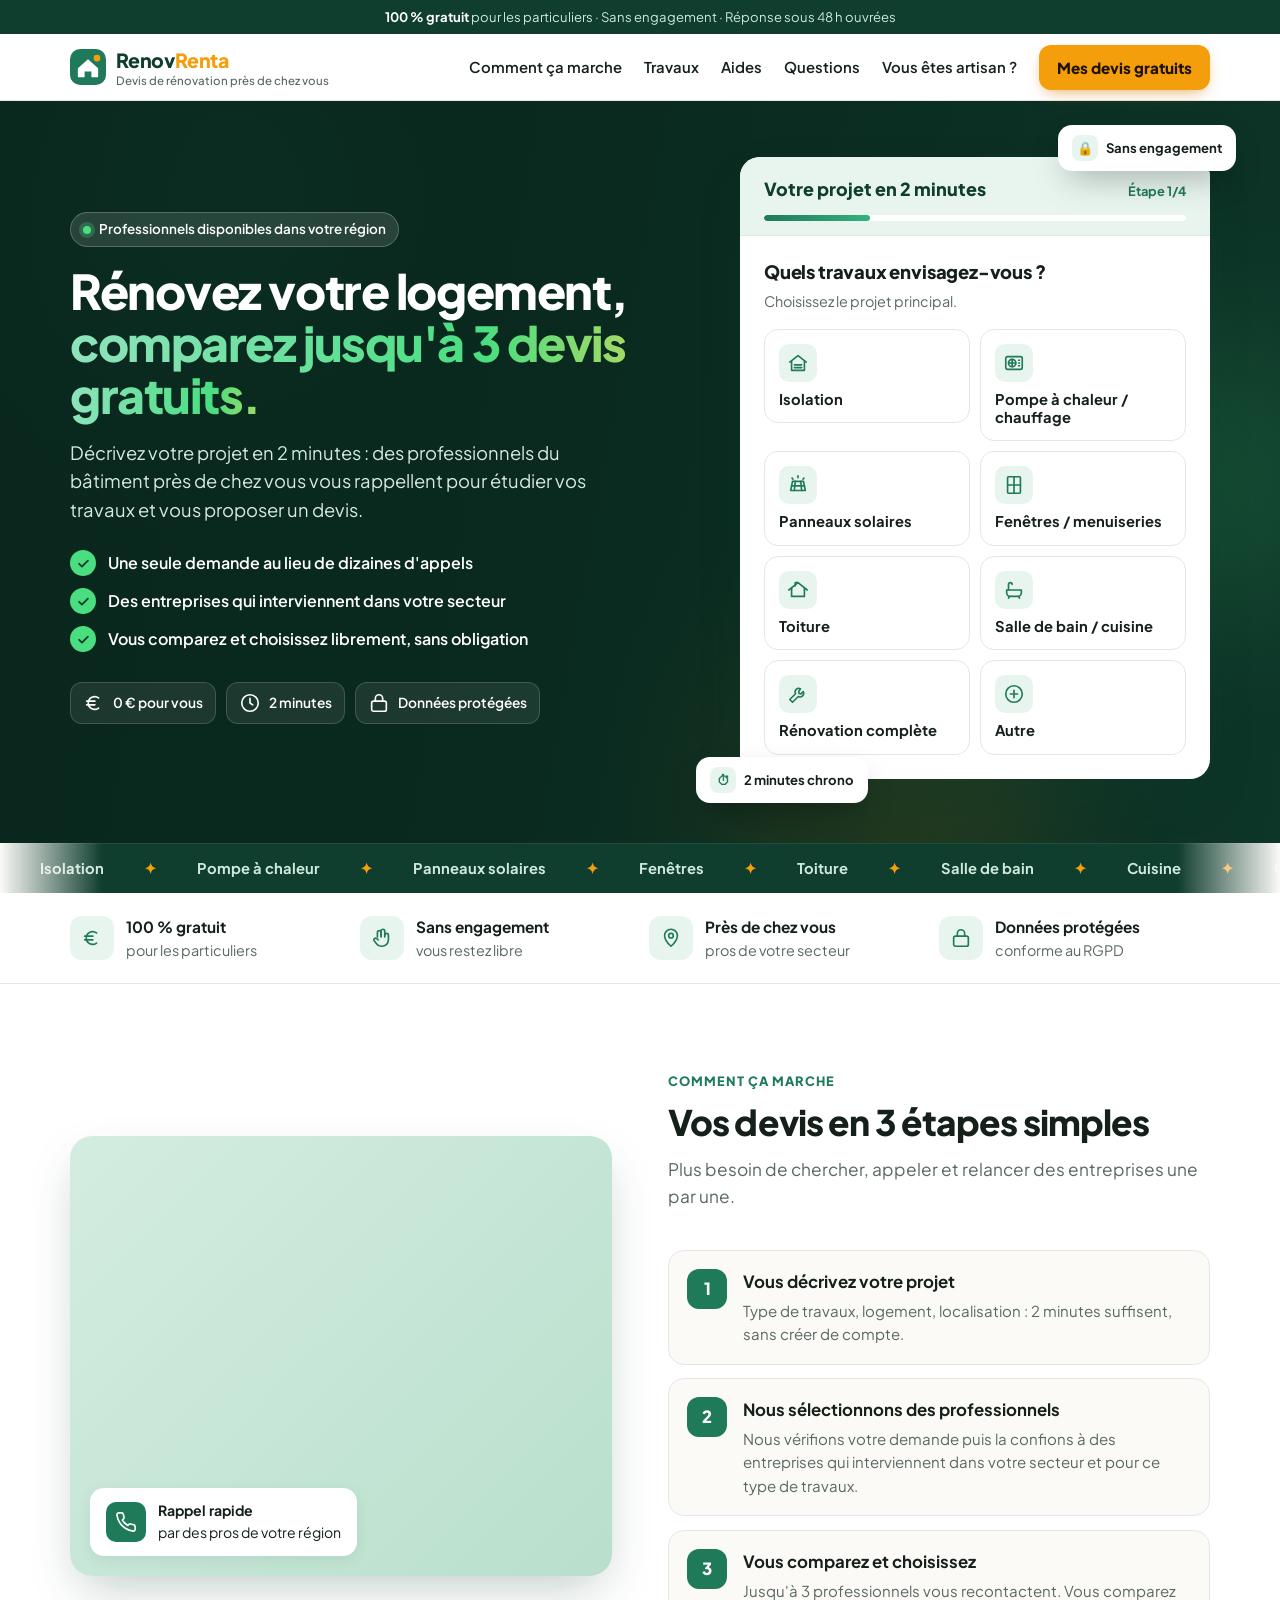
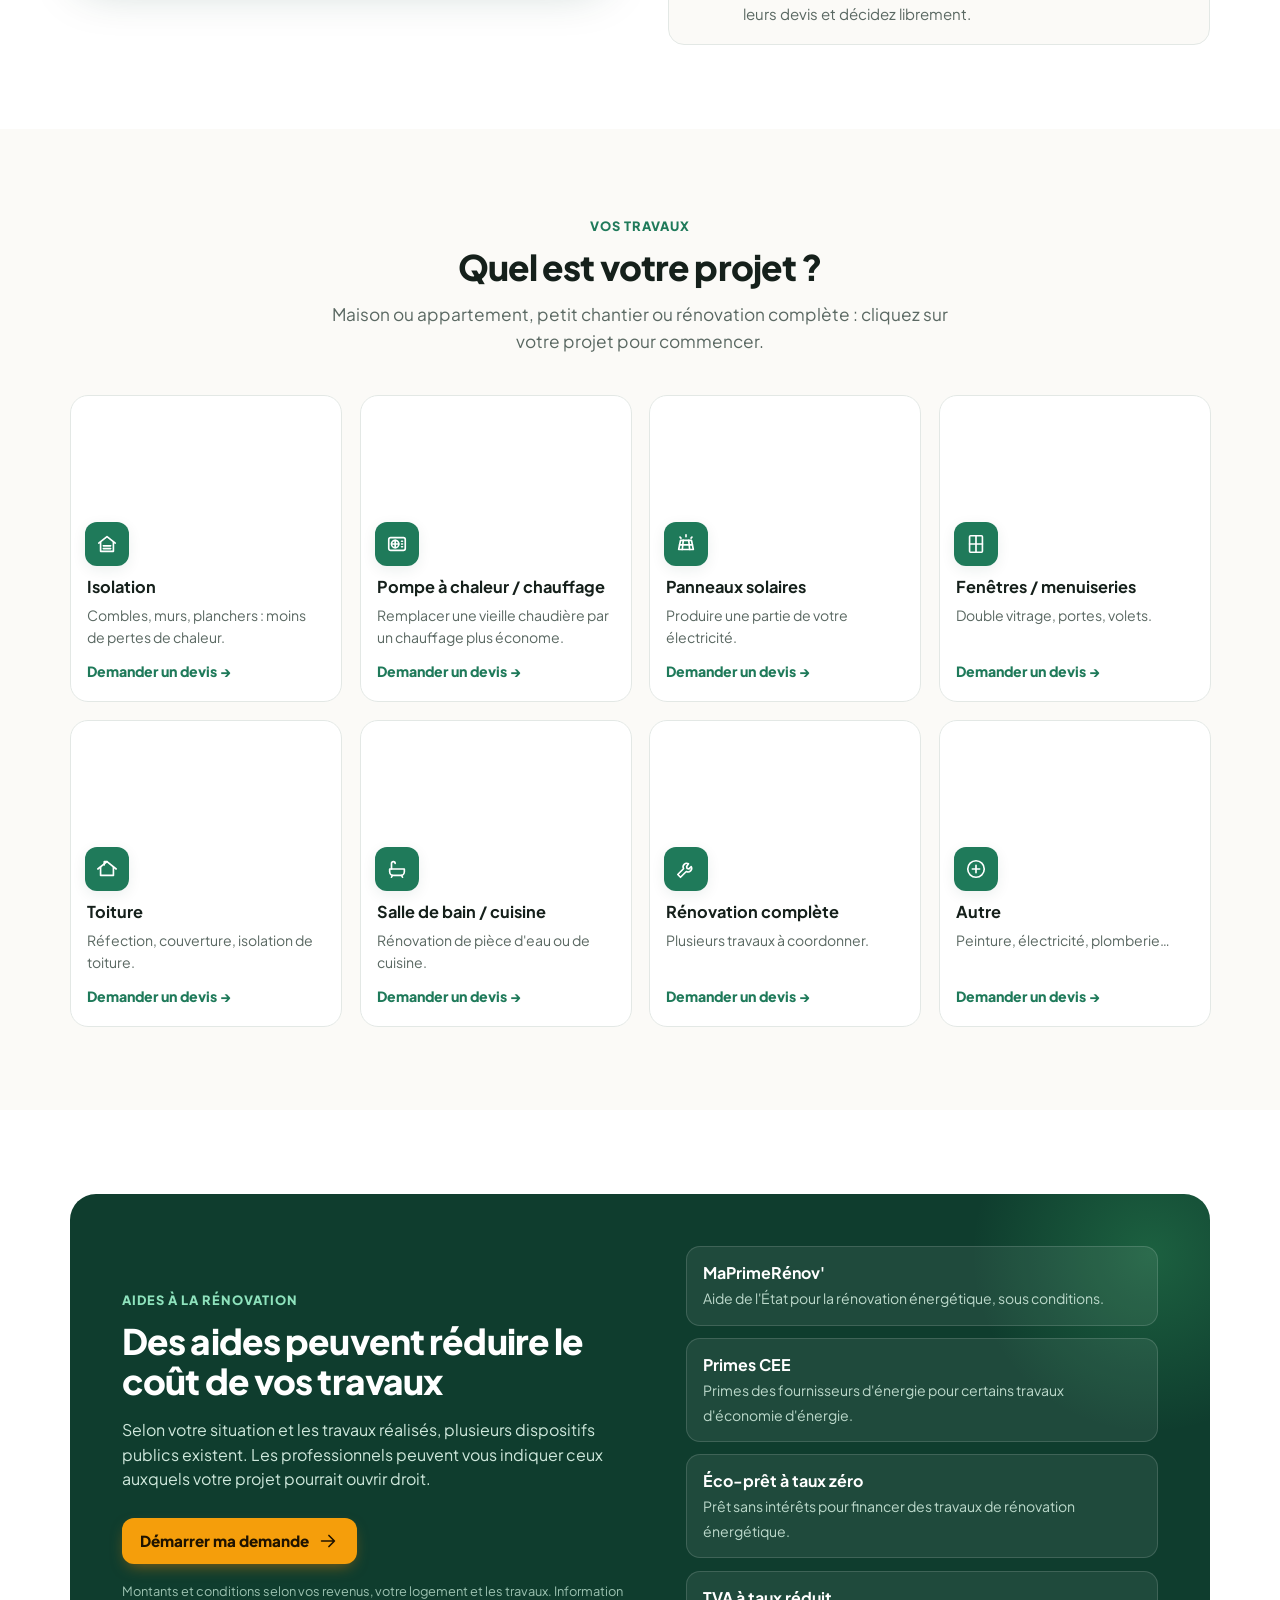
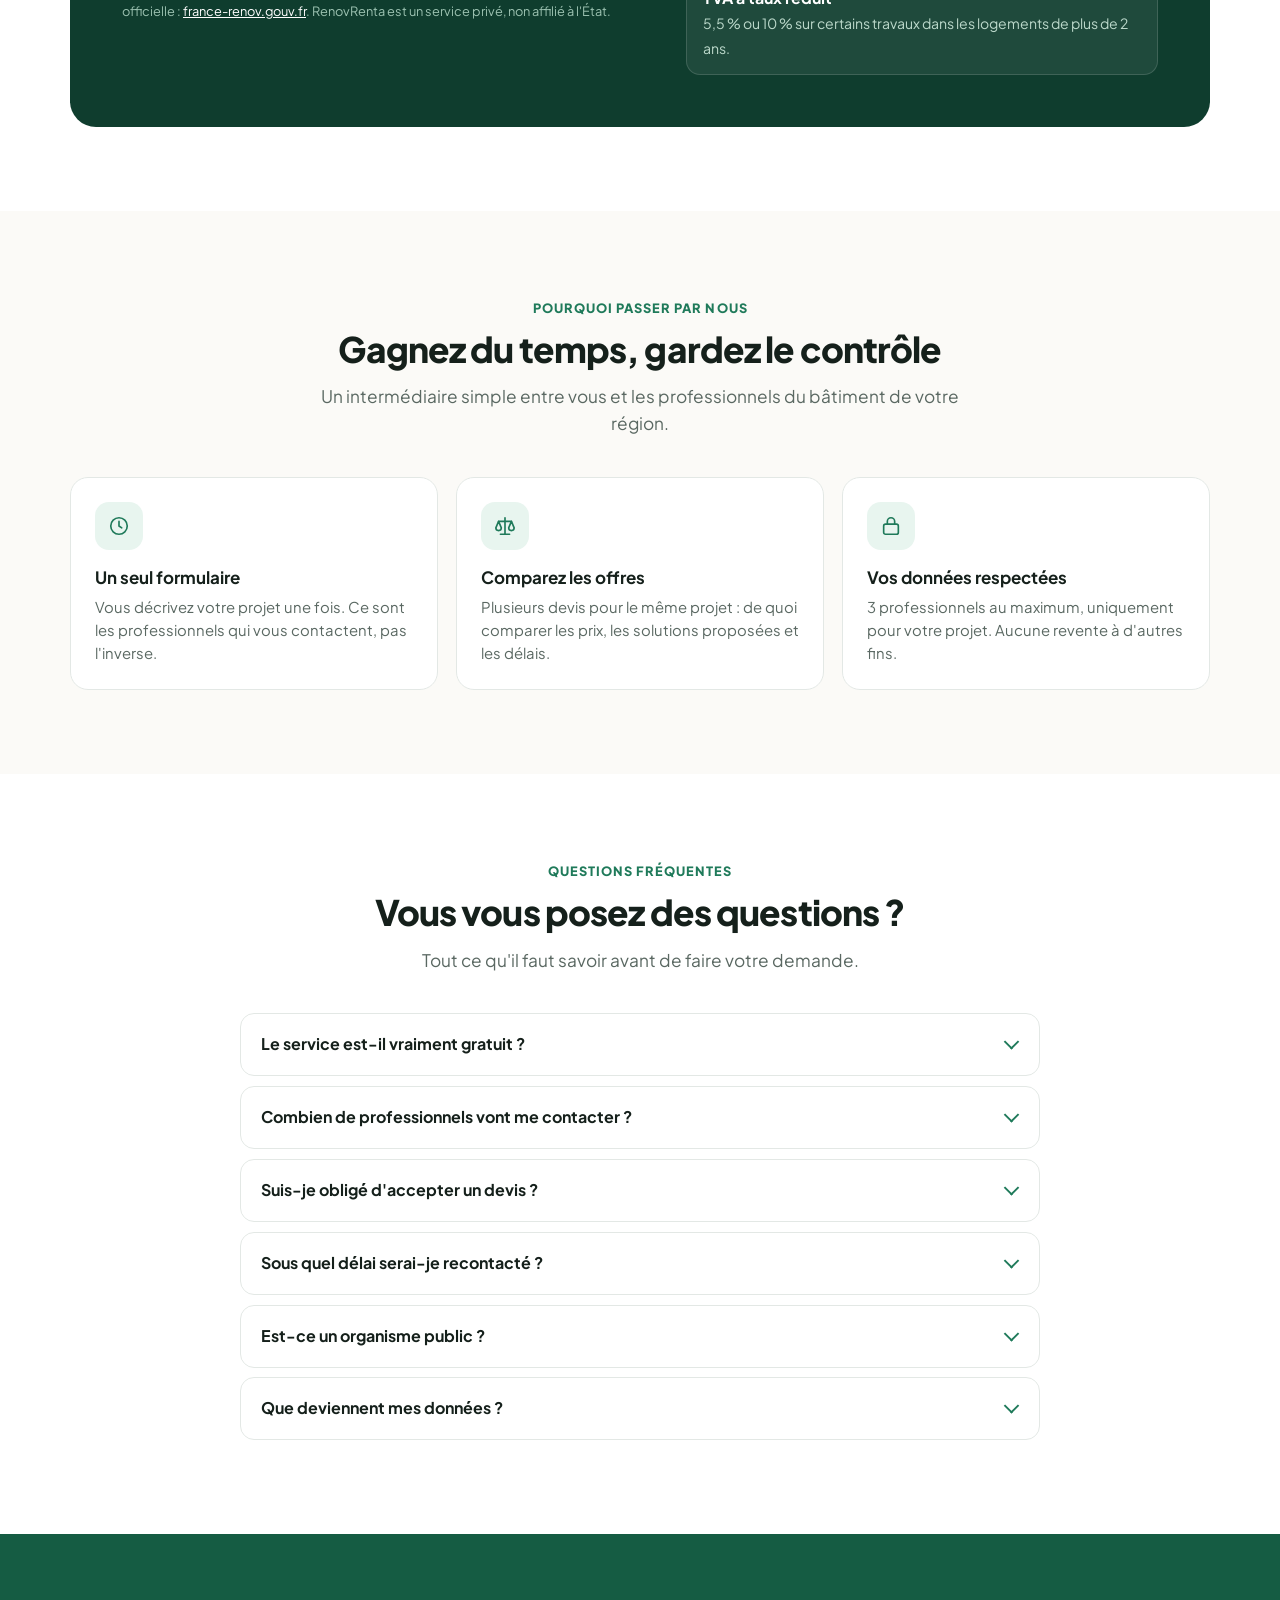
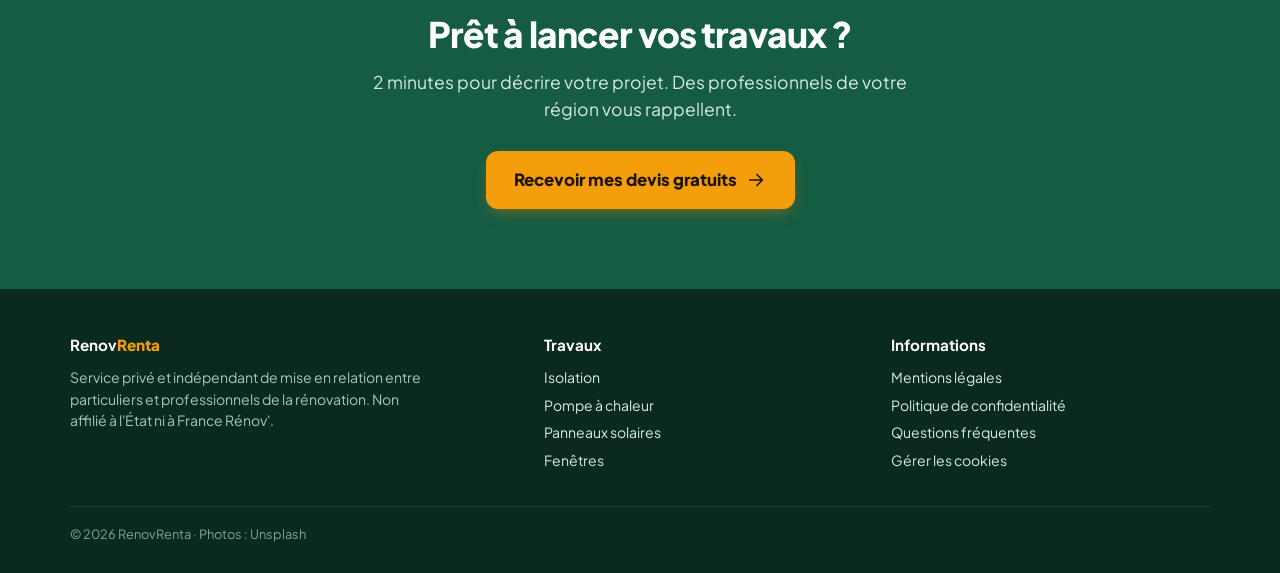
==== commit 9ddbaa34: "Add files via upload" ====
--- a/index.html
+++ b/index.html
@@ -300,7 +300,7 @@
   <symbol id="i-fleche" viewBox="0 0 24 24"><path d="M5 12h14M13 6l6 6-6 6"/></symbol>
 </svg>
 
-<div class="infobar"><b>Service 100 % gratuit</b> pour les particuliers · Sans engagement · Réponse sous 48 h ouvrées</div>
+<div class="infobar"><b>100 % gratuit</b><span class="long"> pour les particuliers</span> · Sans engagement<span class="long"> · Réponse sous 48 h ouvrées</span></div>
 <header class="top">
   <div class="wrap">
     <a class="logo" href="#">
@@ -687,7 +687,9 @@
 document.querySelectorAll('.nom-marque').forEach(e => e.textContent = NOM_MARQUE);
 document.getElementById('annee').textContent = new Date().getFullYear();
 const modeDemo = !/^https:\/\/script\.google\.com\//.test(SCRIPT_URL);
-if (modeDemo) document.getElementById('bandeau-demo').style.display = 'block';
+// Le bandeau n'apparaît qu'en aperçu local (fichier ouvert sur l'ordinateur) ou avec ?demo dans l'adresse, jamais pour les visiteurs
+if (modeDemo && (location.protocol === 'file:' || /[?&]demo/.test(location.search))) document.getElementById('bandeau-demo').style.display = 'block';
+if (modeDemo) console.warn('RenovRenta : SCRIPT_URL non renseigné dans config.js — les demandes ne sont pas enregistrées.');
 
 const ico = n => `<svg class="i"><use href="#i-${n}"/></svg>`;
 const tuiles = document.getElementById('tuiles-travaux');
--- a/ux.css
+++ b/ux.css
@@ -131,3 +131,61 @@
   .rr-js .rv,.rr-js .hero .wrap>div:first-child>*,.merci ol li{opacity:1!important;transform:none!important}
   .rr-halo{display:none}
 }
+
+/* ===================== Téléphones et iPhone (Safari) ===================== */
+body{-webkit-tap-highlight-color:transparent}
+header.top{-webkit-backdrop-filter:saturate(1.4) blur(8px)}
+/* Les colonnes ne doivent jamais dépasser l'écran */
+.hero .wrap>*,.lead-ex>*,.cm>*,.aides>*,.cartes-t>*,.prix>*,.pq>*,.etapes>*,.deux>*,.tuiles>*,.confiance .wrap>*,footer .grille>*{min-width:0}
+.fiche dd,.fiche dt{overflow-wrap:anywhere}
+.liste-ok>*,.liste-ok>div>div,.etapes .e>div,.plus li>span{min-width:0;overflow-wrap:break-word}
+/* Texte en dégradé : rendu fiable sur Safari */
+.hero h1>span{-webkit-text-fill-color:transparent;-webkit-box-decoration-break:clone;box-decoration-break:clone}
+/* Effets de survol uniquement avec une souris (évite les cartes « bloquées » après un toucher sur iPhone) */
+@media (hover:none){
+  .pq>div:hover,.etapes .e:hover,.etapes>div:hover,.prix>div:hover,.liste-ok>div:hover,.ct:hover,.tuile label:hover,.photo:hover{transform:none;box-shadow:none}
+  .ct:hover .im .ico,.pq>div:hover .ic,.confiance .wrap>div:hover .ic,.liste-ok>div:hover .ic,.tuile label:hover .ico{transform:none}
+  .btn-cta:hover::before,.btn-go:hover::before{left:-60%}
+  .tuile label:active{transform:scale(.97)}
+}
+/* Fenêtres légales sur anciens iPhone */
+dialog.rr-poly[open]{position:fixed;top:50%;left:50%;transform:translate(-50%,-50%);z-index:300;margin:0;max-height:88vh}
+.rr-voile{position:fixed;inset:0;background:rgba(5,20,14,.55);z-index:299}
+/* Mise en page compacte sur téléphone : le formulaire arrive plus vite */
+@media (max-width:480px){
+  .infobar{font-size:.72rem;padding:6px 10px}
+  .infobar .long{display:none}
+  header.top .wrap{height:58px}
+  .logo{font-size:1.08rem;gap:8px}
+  .logo svg{width:30px;height:30px}
+  .hero .pastille{display:none}
+  .hero h1{font-size:1.72rem;line-height:1.12;margin:4px 0 8px}
+  .hero p.accroche,.hero p.acc{font-size:.95rem;line-height:1.5}
+  .carte{border-radius:16px}
+  .q{font-size:1.05rem}
+  .tuiles{gap:8px}
+  .tuile label{min-height:78px;padding:11px;font-size:.84rem;gap:6px}
+  .tuile label .ico{width:34px;height:34px}
+  .tuile label::after{top:8px;right:8px;width:20px;height:20px}
+  .pill label{padding:9px 13px}
+  .actions .btn-go{font-size:.95rem}
+  .rr-ruban{font-size:.82rem;padding:10px 0}
+  section.s{padding:48px 0}
+  h2.titre{font-size:1.5rem}
+  p.intro{font-size:.98rem;margin-bottom:26px}
+  .aides{border-radius:18px;padding:26px 18px}
+  .final .wrap{padding-top:56px;padding-bottom:56px}
+  .fiche dl{grid-template-columns:1fr}
+  .fiche dd{text-align:left;padding-top:0}
+  .fiche dt{border-bottom:0;padding-bottom:2px;font-size:.8rem}
+  footer{padding-bottom:calc(90px + env(safe-area-inset-bottom))}
+}
+@media (max-width:350px){
+  .liste-ok>div{padding:12px;gap:10px}
+  .liste-ok .ic{width:36px;height:36px}
+  .liste-ok p,.etapes p,.pq p{-webkit-hyphens:auto;hyphens:auto}
+  .tuiles{grid-template-columns:1fr 1fr}
+  .tuile label{font-size:.8rem;min-height:74px}
+  .btn-cta.head{padding:8px 10px;font-size:.78rem}
+  .logo small{display:none}
+}
